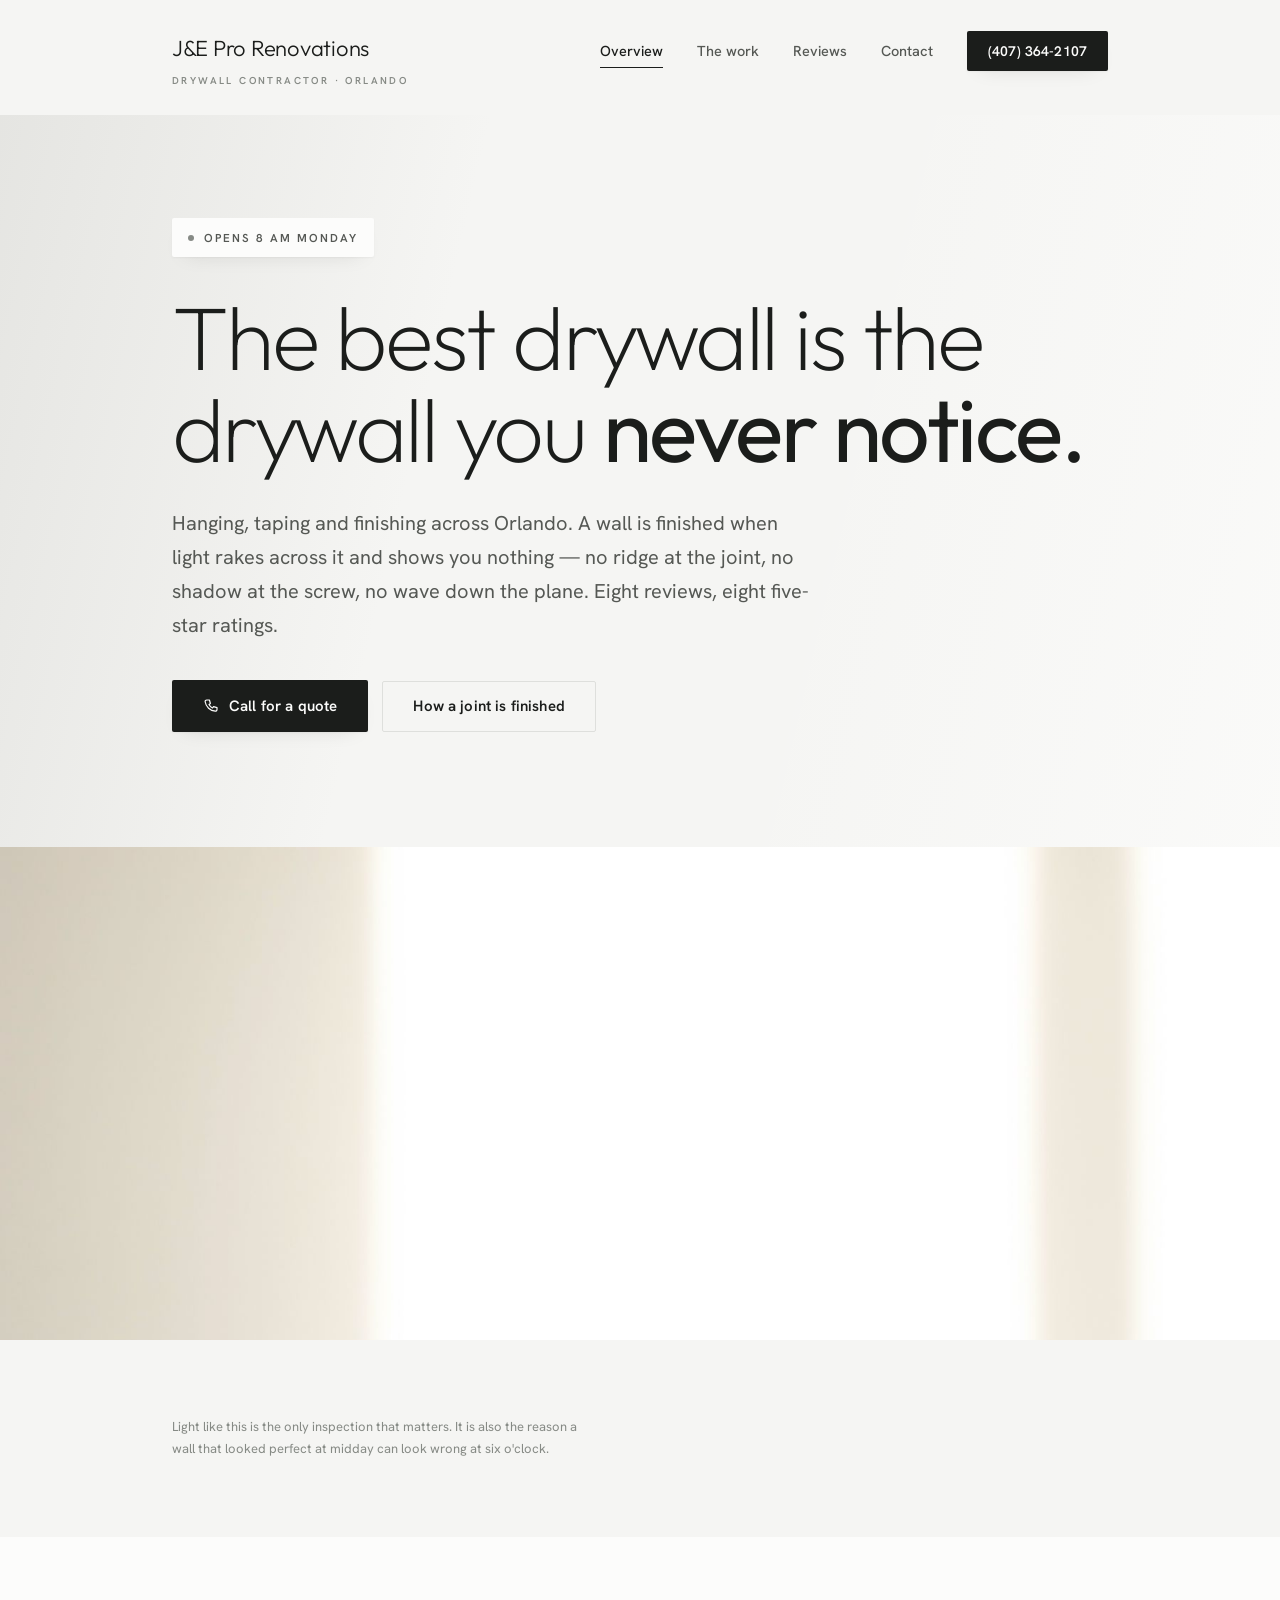
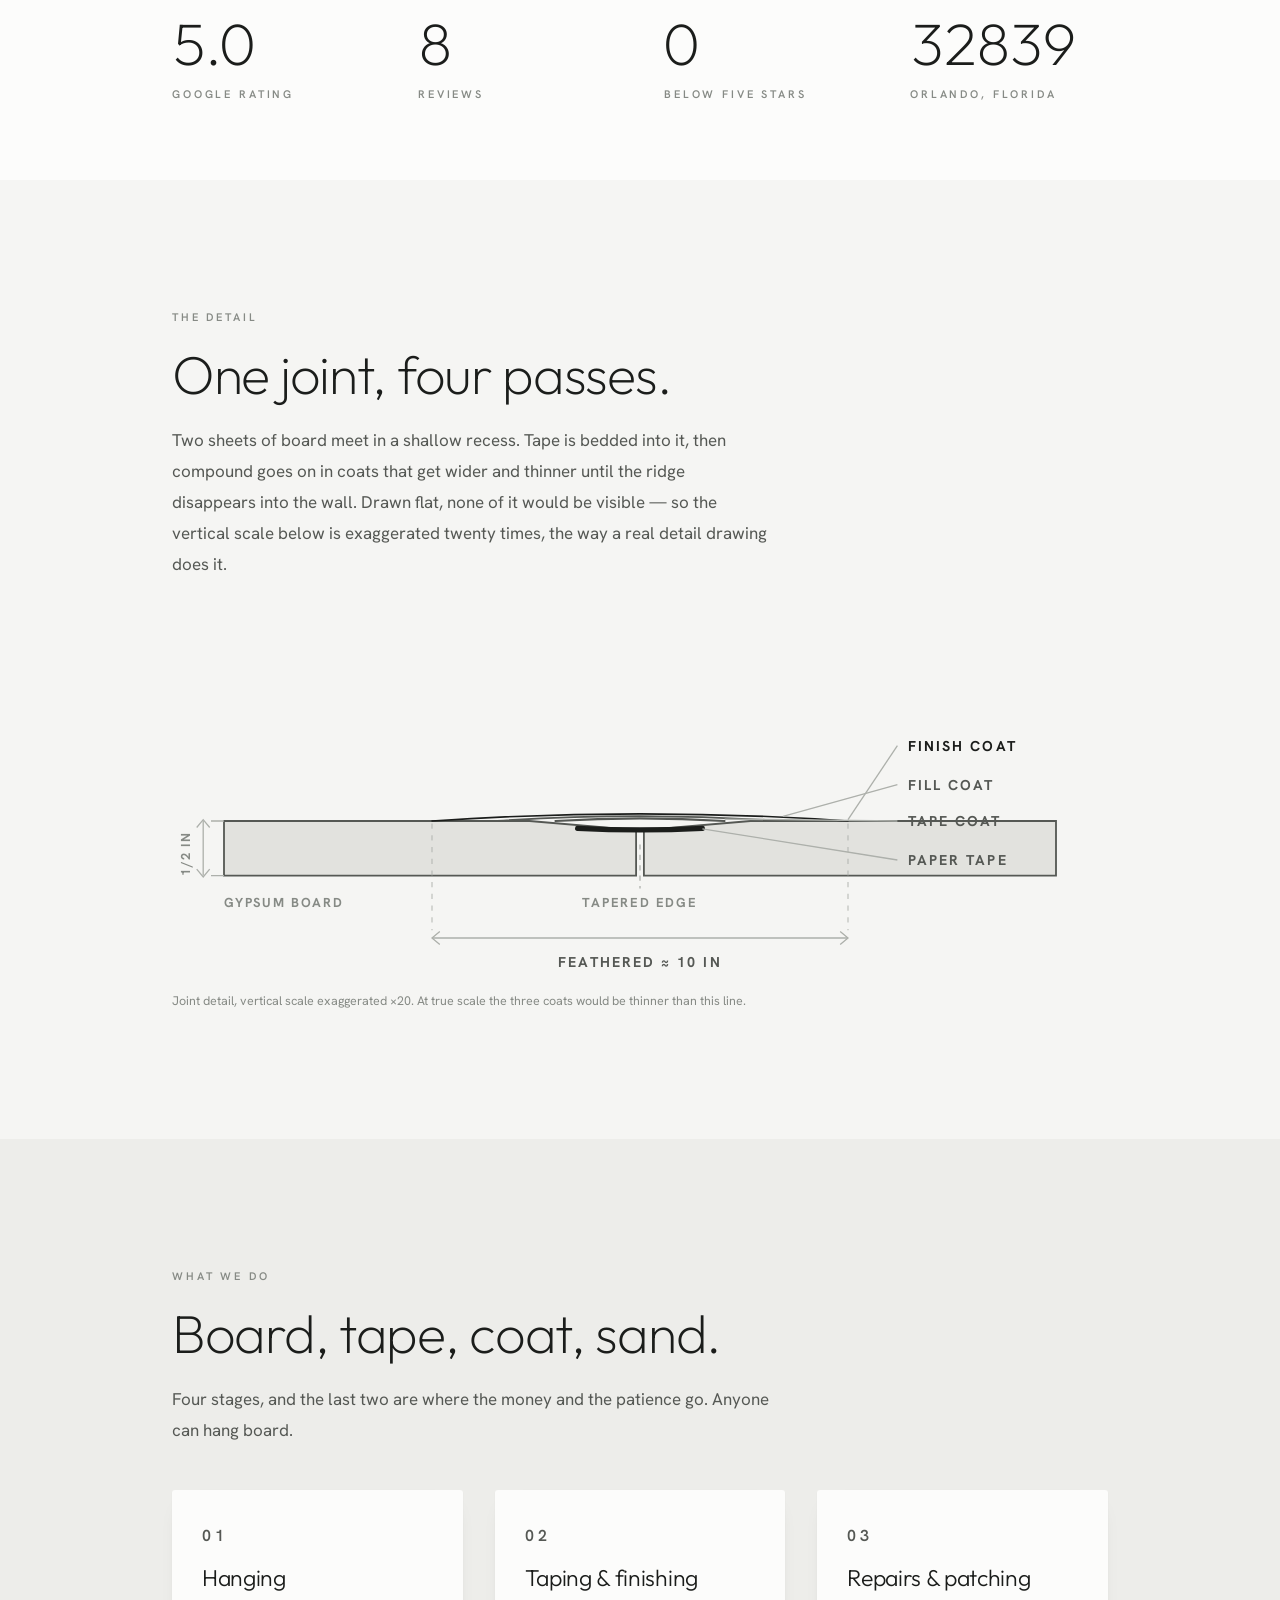
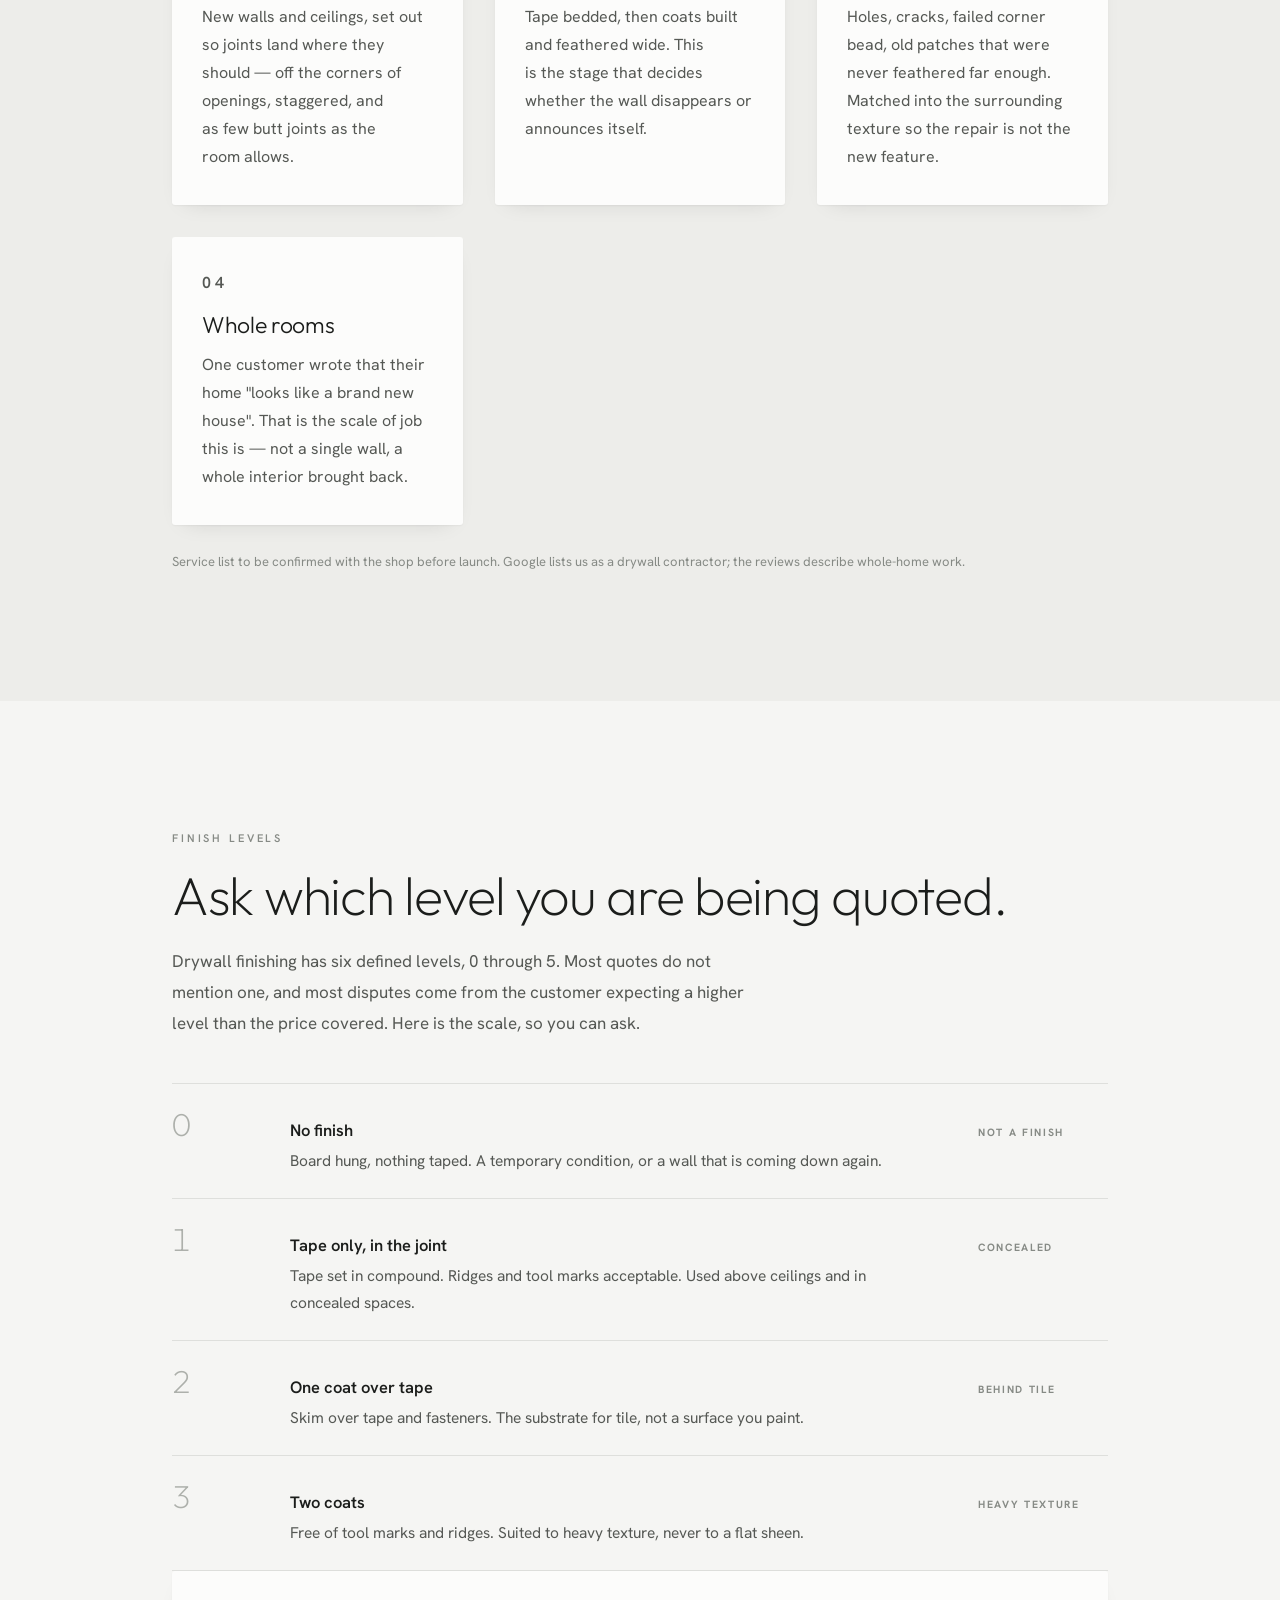
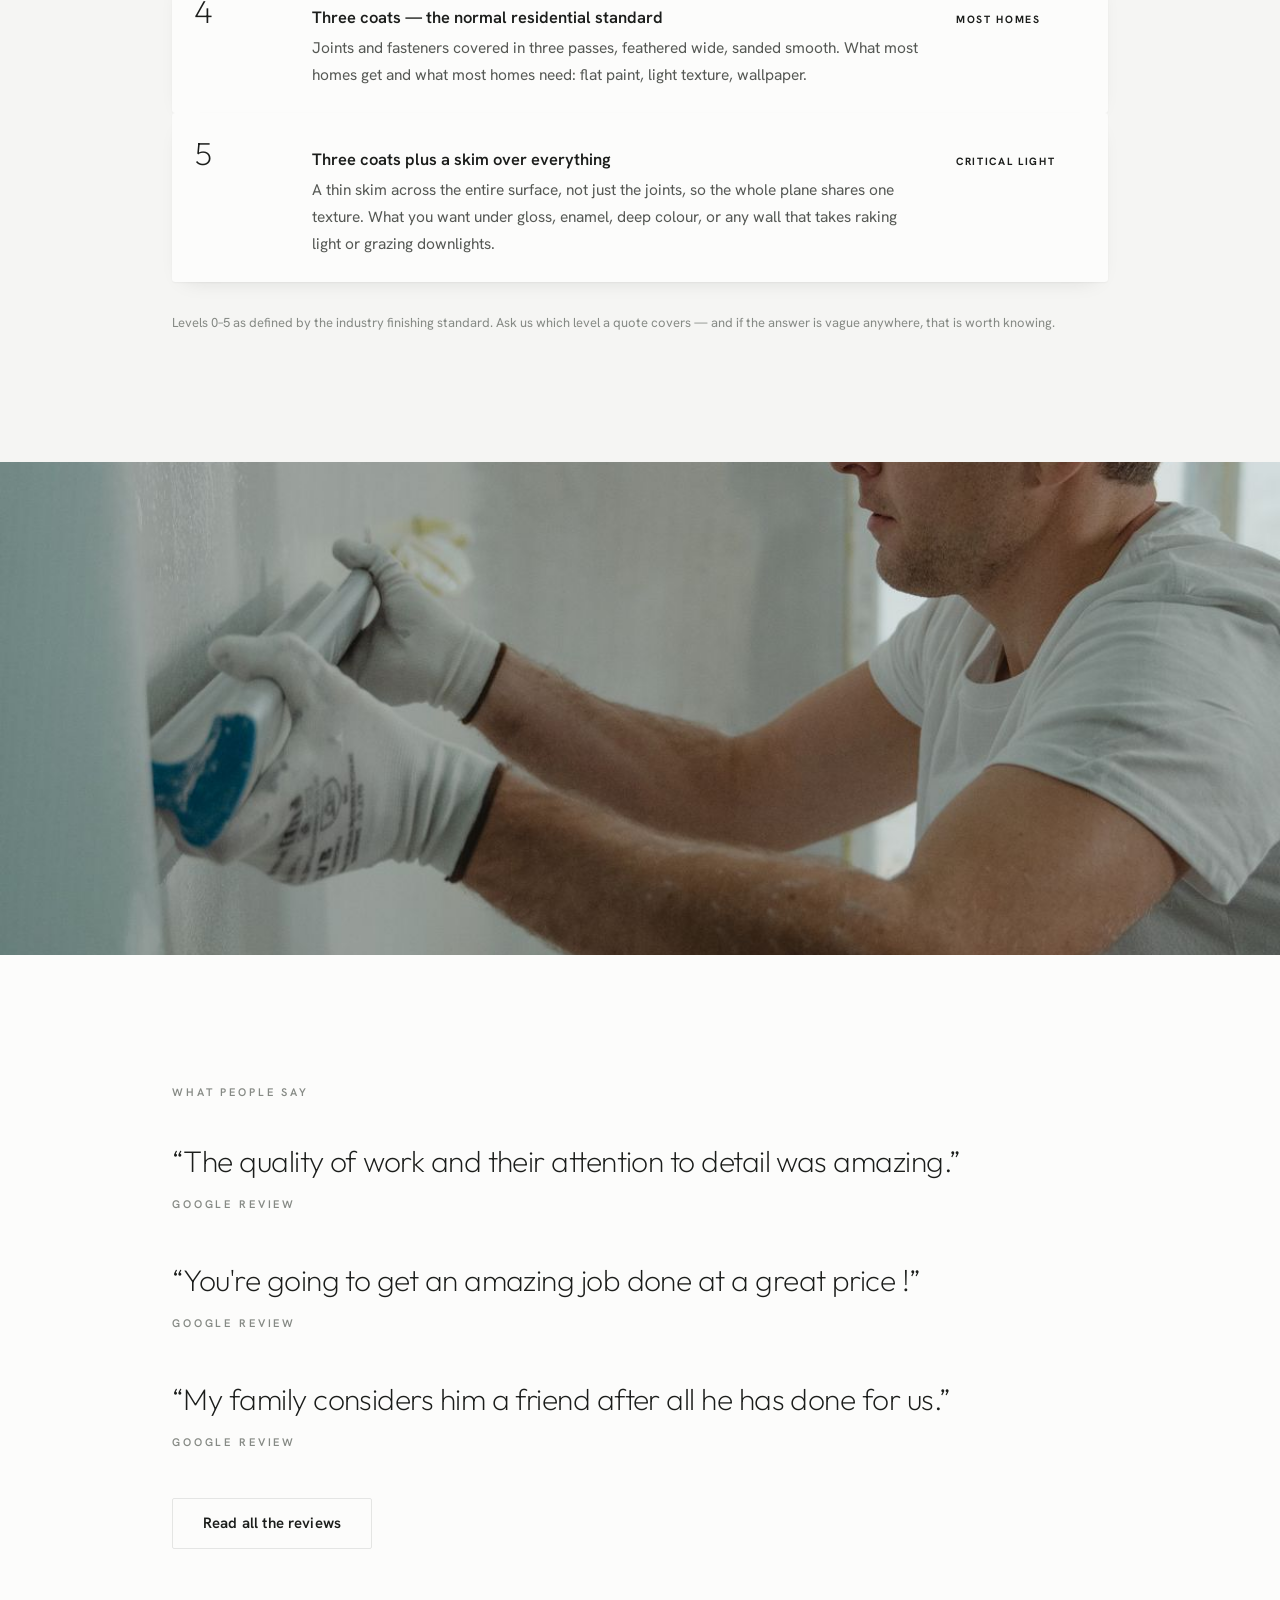
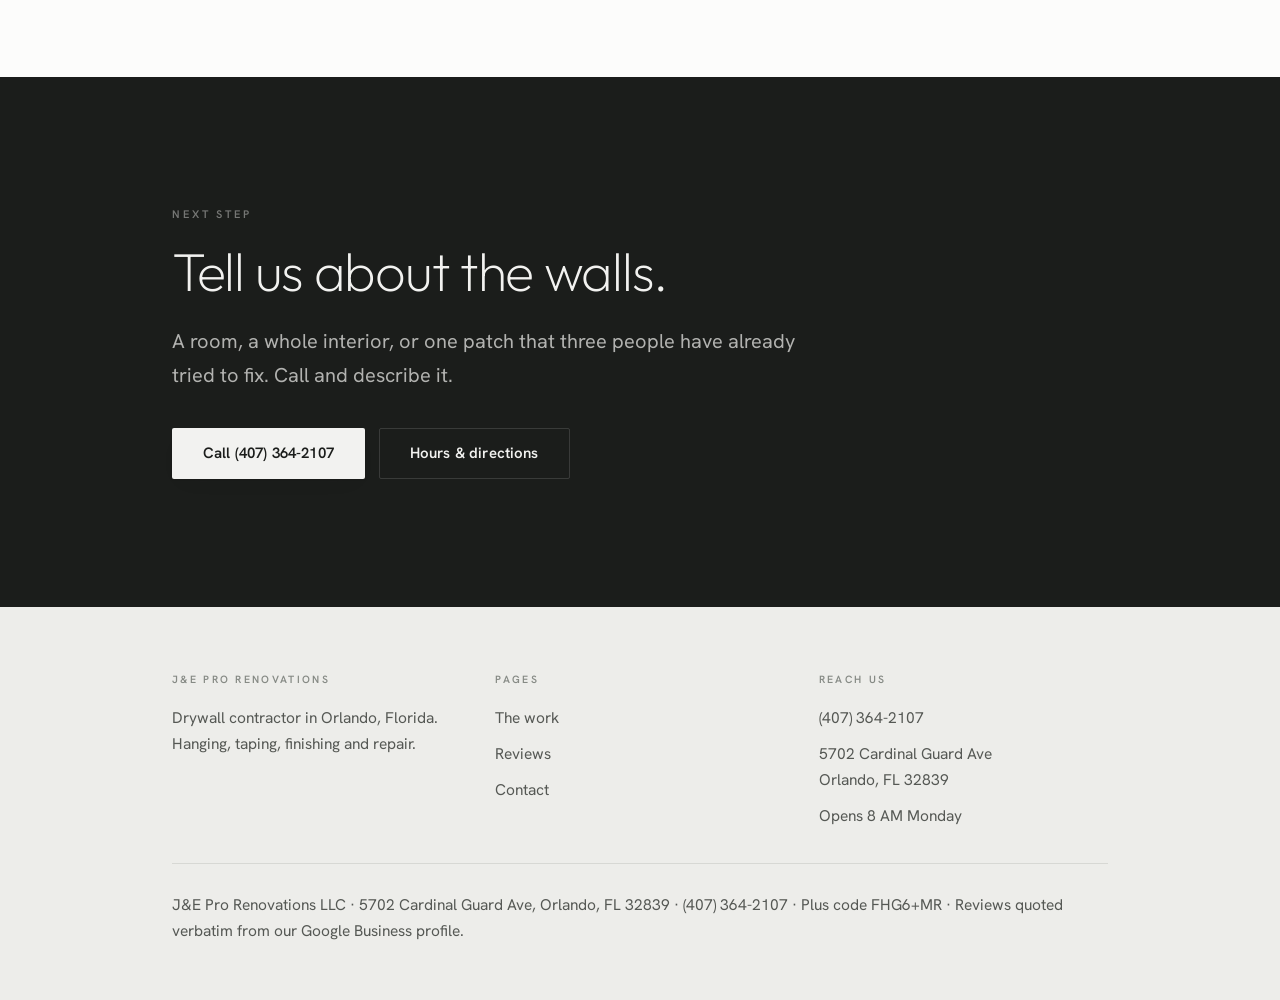
==== index.html @ 814139a1 "J&E Pro Renovations site A sixth identity, and the first built on the absence of the thing the other" ====
<!DOCTYPE html>
<html lang="en">
<head>
<meta charset="utf-8">
<meta name="viewport" content="width=device-width, initial-scale=1">
<title>J&amp;E Pro Renovations — Drywall contractor, Orlando FL</title>
<meta name="description" content="J&amp;E Pro Renovations LLC — drywall hanging, taping and finishing in Orlando, Florida. 5.0 stars from 8 reviews, every one five stars. (407) 364-2107.">
<link rel="preconnect" href="https://fonts.googleapis.com">
<link rel="preconnect" href="https://fonts.gstatic.com" crossorigin>
<link rel="stylesheet" href="https://fonts.googleapis.com/css2?family=Outfit:wght@200;300;400;600&family=Hanken+Grotesk:wght@400;500;600;700&display=swap">
<link rel="stylesheet" href="assets/site.css">
</head>
<body>

<header class="top">
  <div class="top-in">
    <a class="brand" href="index.html">
      <span class="n">J&amp;E Pro Renovations</span>
      <span class="s">Drywall contractor · Orlando</span>
    </a>
    <a class="nl" href="index.html" aria-current="page">Overview</a>
    <a class="nl" href="work.html">The work</a>
    <a class="nl" href="reviews.html">Reviews</a>
    <a class="nl" href="contact.html">Contact</a>
    <a class="btn btn-ink btn-sm" href="tel:+14073642107">(407) 364-2107</a>
  </div>
</header>

<main>

  <section class="plane-1 rake">
    <div class="wrap" style="padding-top: clamp(56px, 8vw, 104px); padding-bottom: clamp(64px, 9vw, 120px)">
      <span class="chip"><span class="dot"></span>Opens 8 AM Monday</span>
      <h1 class="display" style="margin-top: 34px; max-width: 22ch">The best drywall is the drywall you <em>never notice.</em></h1>
      <p class="lede measure" style="margin-top: 32px">Hanging, taping and finishing across Orlando. A wall is finished when light rakes across it and shows you nothing — no ridge at the joint, no shadow at the screw, no wave down the plane. Eight reviews, eight five-star ratings.</p>
      <div class="btn-row" style="margin-top: 38px">
        <a class="btn btn-ink" href="tel:+14073642107">
          <svg width="16" height="16" viewBox="0 0 24 24" fill="none" aria-hidden="true"><path d="M6.6 3h3l1.5 5.2-2.1 1.5a12.5 12.5 0 0 0 5.3 5.3l1.5-2.1L21 14.4v3a2.4 2.4 0 0 1-2.6 2.4A16.8 16.8 0 0 1 3.2 5.6A2.4 2.4 0 0 1 5.6 3z" stroke="currentColor" stroke-width="1.8" stroke-linecap="round" stroke-linejoin="round"/></svg>
          Call for a quote
        </a>
        <a class="btn btn-bare" href="work.html">How a joint is finished</a>
      </div>
    </div>
  </section>

  <div class="bleed">
    <img src="assets/img/hero.jpg" alt="Raking daylight falling across a bare white wall">
  </div>

  <section class="plane-1 section-sm">
    <div class="wrap">
      <p class="fine measure">Light like this is the only inspection that matters. It is also the reason a wall that looked perfect at midday can look wrong at six o'clock.</p>
    </div>
  </section>

  <section class="plane-0 section-sm">
    <div class="wrap">
      <div class="figures">
        <div><p class="v">5.0</p><p class="cap k">Google rating</p></div>
        <div><p class="v">8</p><p class="cap k">Reviews</p></div>
        <div><p class="v">0</p><p class="cap k">Below five stars</p></div>
        <div><p class="v">32839</p><p class="cap k">Orlando, Florida</p></div>
      </div>
    </div>
  </section>

  <section class="plane-1 section">
    <div class="wrap">
      <p class="cap">The detail</p>
      <h2 class="h-section" style="margin-top: 18px; max-width: 20ch">One joint, four passes.</h2>
      <p class="body measure" style="margin-top: 22px; margin-bottom: 46px">Two sheets of board meet in a shallow recess. Tape is bedded into it, then compound goes on in coats that get wider and thinner until the ridge disappears into the wall. Drawn flat, none of it would be visible — so the vertical scale below is exaggerated twenty times, the way a real detail drawing does it.</p>

      <figure class="shot" style="margin: 0">
        <svg viewBox="0 0 720 270" fill="none" role="img" aria-label="A section detail of a taped drywall joint showing two tapered-edge boards, paper tape bedded in the recess, and tape, fill and finish coats feathering wider and thinner. Vertical scale exaggerated twenty times." style="width: 100%">
          <!-- gypsum boards, tapered edges meeting at the joint -->
          <path d="M40 192L40 150L275 150L357 157L357 192Z" fill="var(--p3)" stroke="var(--ink-2)" stroke-width="1.4"/>
          <path d="M363 192L363 157L445 150L680 150L680 192Z" fill="var(--p3)" stroke="var(--ink-2)" stroke-width="1.4"/>

          <!-- paper tape, bedded into the recess -->
          <path d="M312 155.6Q360 158 408 155.6" stroke="var(--ink)" stroke-width="4" stroke-linecap="round"/>

          <!-- three coats: each wider, each thinner, feathering to nothing -->
          <path d="M295 150Q360 146 425 150" stroke="var(--ink-2)" stroke-width="1.7" stroke-linecap="round"/>
          <path d="M250 150Q360 142.5 470 150" stroke="var(--ink-2)" stroke-width="1.4" stroke-linecap="round"/>
          <path d="M200 150Q360 139 520 150" stroke="var(--ink)" stroke-width="1.2" stroke-linecap="round"/>

          <!-- board thickness dimension -->
          <g stroke="var(--ink-4)" stroke-width="1">
            <path d="M24 150v42"/>
            <path d="M19 155l5-6 5 6M19 187l5 6 5-6"/>
            <path d="M40 150H30M40 192H30"/>
          </g>
          <text x="14" y="175" transform="rotate(-90 14 175)" text-anchor="middle" font-family="Hanken Grotesk, sans-serif" font-size="10" font-weight="700" letter-spacing="1.4" fill="var(--ink-3)">1/2 IN</text>

          <!-- leaders and labels -->
          <g stroke="var(--ink-4)" stroke-width="1">
            <path d="M520 149L558 92"/>
            <path d="M470 146.5L558 122"/>
            <path d="M425 148.5L558 150"/>
            <path d="M408 156L558 180"/>
          </g>
          <text x="566" y="96" font-family="Hanken Grotesk, sans-serif" font-size="11" font-weight="700" letter-spacing="1.6" fill="var(--ink)">FINISH COAT</text>
          <text x="566" y="126" font-family="Hanken Grotesk, sans-serif" font-size="11" font-weight="700" letter-spacing="1.6" fill="var(--ink-2)">FILL COAT</text>
          <text x="566" y="154" font-family="Hanken Grotesk, sans-serif" font-size="11" font-weight="700" letter-spacing="1.6" fill="var(--ink-2)">TAPE COAT</text>
          <text x="566" y="184" font-family="Hanken Grotesk, sans-serif" font-size="11" font-weight="700" letter-spacing="1.6" fill="var(--ink-2)">PAPER TAPE</text>

          <!-- tapered edge call-out -->
          <path d="M360 168v34" stroke="var(--ink-4)" stroke-width="1" stroke-dasharray="4 4"/>
          <text x="360" y="216" text-anchor="middle" font-family="Hanken Grotesk, sans-serif" font-size="10" font-weight="700" letter-spacing="1.4" fill="var(--ink-3)">TAPERED EDGE</text>

          <!-- feather width dimension -->
          <g stroke="var(--ink-4)" stroke-width="1">
            <path d="M200 240h320"/>
            <path d="M206 235l-6 5 6 5M514 235l6 5-6 5"/>
            <path d="M200 152v82M520 152v82" stroke-dasharray="4 5" opacity=".7"/>
          </g>
          <text x="360" y="262" text-anchor="middle" font-family="Hanken Grotesk, sans-serif" font-size="11" font-weight="700" letter-spacing="1.6" fill="var(--ink-2)">FEATHERED ≈ 10 IN</text>

          <text x="40" y="216" font-family="Hanken Grotesk, sans-serif" font-size="10" font-weight="700" letter-spacing="1.4" fill="var(--ink-3)">GYPSUM BOARD</text>
        </svg>
        <figcaption>Joint detail, vertical scale exaggerated ×20. At true scale the three coats would be thinner than this line.</figcaption>
      </figure>
    </div>
  </section>

  <section class="plane-2 section">
    <div class="wrap">
      <p class="cap">What we do</p>
      <h2 class="h-section" style="margin-top: 18px; max-width: 22ch">Board, tape, coat, sand.</h2>
      <p class="body measure" style="margin-top: 22px; margin-bottom: 44px">Four stages, and the last two are where the money and the patience go. Anyone can hang board.</p>
      <div class="cards">
        <article class="card">
          <p class="cap">01</p>
          <h3>Hanging</h3>
          <p>New walls and ceilings, set out so joints land where they should — off the corners of openings, staggered, and as few butt joints as the room allows.</p>
        </article>
        <article class="card">
          <p class="cap">02</p>
          <h3>Taping &amp; finishing</h3>
          <p>Tape bedded, then coats built and feathered wide. This is the stage that decides whether the wall disappears or announces itself.</p>
        </article>
        <article class="card">
          <p class="cap">03</p>
          <h3>Repairs &amp; patching</h3>
          <p>Holes, cracks, failed corner bead, old patches that were never feathered far enough. Matched into the surrounding texture so the repair is not the new feature.</p>
        </article>
        <article class="card">
          <p class="cap">04</p>
          <h3>Whole rooms</h3>
          <p>One customer wrote that their home "looks like a brand new house". That is the scale of job this is — not a single wall, a whole interior brought back.</p>
        </article>
      </div>
      <p class="fine" style="margin-top: 26px">Service list to be confirmed with the shop before launch. Google lists us as a drywall contractor; the reviews describe whole-home work.</p>
    </div>
  </section>

  <section class="plane-1 section">
    <div class="wrap">
      <p class="cap">Finish levels</p>
      <h2 class="h-section" style="margin-top: 18px; max-width: 24ch">Ask which level you are being quoted.</h2>
      <p class="body measure" style="margin-top: 22px; margin-bottom: 44px">Drywall finishing has six defined levels, 0 through 5. Most quotes do not mention one, and most disputes come from the customer expecting a higher level than the price covered. Here is the scale, so you can ask.</p>

      <div class="levels">
        <div class="level">
          <span class="level-n">0</span>
          <div>
            <h3>No finish</h3>
            <p>Board hung, nothing taped. A temporary condition, or a wall that is coming down again.</p>
          </div>
          <span class="level-tag">Not a finish</span>
        </div>
        <div class="level">
          <span class="level-n">1</span>
          <div>
            <h3>Tape only, in the joint</h3>
            <p>Tape set in compound. Ridges and tool marks acceptable. Used above ceilings and in concealed spaces.</p>
          </div>
          <span class="level-tag">Concealed</span>
        </div>
        <div class="level">
          <span class="level-n">2</span>
          <div>
            <h3>One coat over tape</h3>
            <p>Skim over tape and fasteners. The substrate for tile, not a surface you paint.</p>
          </div>
          <span class="level-tag">Behind tile</span>
        </div>
        <div class="level">
          <span class="level-n">3</span>
          <div>
            <h3>Two coats</h3>
            <p>Free of tool marks and ridges. Suited to heavy texture, never to a flat sheen.</p>
          </div>
          <span class="level-tag">Heavy texture</span>
        </div>
        <div class="level is-ours">
          <span class="level-n">4</span>
          <div>
            <h3>Three coats — the normal residential standard</h3>
            <p>Joints and fasteners covered in three passes, feathered wide, sanded smooth. What most homes get and what most homes need: flat paint, light texture, wallpaper.</p>
          </div>
          <span class="level-tag">Most homes</span>
        </div>
        <div class="level is-ours">
          <span class="level-n">5</span>
          <div>
            <h3>Three coats plus a skim over everything</h3>
            <p>A thin skim across the entire surface, not just the joints, so the whole plane shares one texture. What you want under gloss, enamel, deep colour, or any wall that takes raking light or grazing downlights.</p>
          </div>
          <span class="level-tag">Critical light</span>
        </div>
      </div>

      <p class="fine" style="margin-top: 30px">Levels 0–5 as defined by the industry finishing standard. Ask us which level a quote covers — and if the answer is vague anywhere, that is worth knowing.</p>
    </div>
  </section>

  <div class="bleed">
    <img src="assets/img/taping.jpg" alt="A worker applying joint compound to a wall">
  </div>

  <section class="plane-0 section">
    <div class="wrap">
      <p class="cap">What people say</p>
      <div class="quote-list" style="margin-top: 40px">
        <blockquote>
          <p class="q">“The quality of work and their attention to detail was amazing.”</p>
          <p class="cap a">Google review</p>
        </blockquote>
        <blockquote>
          <p class="q">“You're going to get an amazing job done at a great price !”</p>
          <p class="cap a">Google review</p>
        </blockquote>
        <blockquote>
          <p class="q">“My family considers him a friend after all he has done for us.”</p>
          <p class="cap a">Google review</p>
        </blockquote>
      </div>
      <div class="btn-row" style="margin-top: 46px">
        <a class="btn btn-bare" href="reviews.html">Read all the reviews</a>
      </div>
    </div>
  </section>

  <section class="plane-dark section">
    <div class="wrap">
      <p class="cap">Next step</p>
      <h2 class="h-section" style="margin-top: 18px; max-width: 20ch">Tell us about the walls.</h2>
      <p class="lede measure" style="margin-top: 24px">A room, a whole interior, or one patch that three people have already tried to fix. Call and describe it.</p>
      <div class="btn-row" style="margin-top: 36px">
        <a class="btn btn-ink" href="tel:+14073642107">Call (407) 364-2107</a>
        <a class="btn btn-bare" href="contact.html">Hours &amp; directions</a>
      </div>
    </div>
  </section>
</main>

<footer class="foot">
  <div class="wrap">
    <div class="foot-grid">
      <div>
        <h4>J&amp;E Pro Renovations</h4>
        <p>Drywall contractor in Orlando, Florida. Hanging, taping, finishing and repair.</p>
      </div>
      <div>
        <h4>Pages</h4>
        <ul>
          <li><a href="work.html">The work</a></li>
          <li><a href="reviews.html">Reviews</a></li>
          <li><a href="contact.html">Contact</a></li>
        </ul>
      </div>
      <div>
        <h4>Reach us</h4>
        <ul>
          <li><a href="tel:+14073642107">(407) 364-2107</a></li>
          <li><a href="contact.html">5702 Cardinal Guard Ave<br>Orlando, FL 32839</a></li>
          <li>Opens 8 AM Monday</li>
        </ul>
      </div>
    </div>
    <p class="foot-fine">J&amp;E Pro Renovations LLC · 5702 Cardinal Guard Ave, Orlando, FL 32839 · (407) 364-2107 · Plus code FHG6+MR · Reviews quoted verbatim from our Google Business profile.</p>
  </div>
</footer>

</body>
</html>
---- assets/site.css ----
/* ═══════════════════════════════════════════════════════════════════
   J&E Pro Renovations LLC — Drywall contractor, Orlando FL

   Identity: the flat plane. A drywall contractor's craft is
   invisibility — a Level 5 finish is one you cannot see, with no
   visible joint anywhere. So this stylesheet spends almost no strokes:
   sections separate by tone and by raking light, not by rules.

   Achromatic by design. Drywall is white; the palette is too.
   Emphasis comes from scale and weight rather than hue.
   ═══════════════════════════════════════════════════════════════════ */

:root {
  /* the planes, lightest to darkest */
  --p0: #FCFCFB;   /* compound, freshly sanded */
  --p1: #F5F5F3;   /* gypsum face — the page ground */
  --p2: #EDEDEA;   /* a plane in shadow */
  --p3: #E2E2DE;   /* deeper shadow */
  --p4: #CFCFCA;   /* edge of the light */

  --ink:   #1B1D1B;
  --ink-2: #555854;
  --ink-3: #868A85;
  --ink-4: #ADB0AB;

  --dark:    #1B1D1B;
  --dark-2:  #262926;
  --on-dark:   #F2F2F0;
  --on-dark-2: rgba(242, 242, 240, 0.70);
  --on-dark-3: rgba(242, 242, 240, 0.42);

  /* the only strokes in the system, and they are barely there */
  --hair:      rgba(27, 29, 27, 0.10);
  --hair-dark: rgba(242, 242, 240, 0.14);

  /* raking light: soft, directional, no hard edges */
  --lift-sm: 0 1px 2px rgba(27, 29, 27, .04), 0 8px 22px -14px rgba(27, 29, 27, .18);
  --lift:    0 2px 4px rgba(27, 29, 27, .04), 0 26px 60px -34px rgba(27, 29, 27, .28);

  --font-display: "Outfit", "Helvetica Neue", Arial, sans-serif;
  --font-body:    "Hanken Grotesk", "Segoe UI", Helvetica, Arial, sans-serif;

  --wrap: 1080px;
  --narrow: 680px;
  --gutter: clamp(22px, 6vw, 72px);
}

@media (prefers-color-scheme: dark) {
  :root:not([data-theme="light"]) {
    --p0: #17191A; --p1: #121415; --p2: #191C1D; --p3: #212526; --p4: #2E3335;
    --ink: #EDEEEC; --ink-2: #ADB2B0; --ink-3: #838986; --ink-4: #656B68;
    --dark: #08090A; --dark-2: #101314;
    --on-dark: #EDEEEC; --on-dark-2: rgba(237,238,236,.70); --on-dark-3: rgba(237,238,236,.42);
    --hair: rgba(237,238,236,.12); --hair-dark: rgba(237,238,236,.12);
    --lift-sm: 0 1px 2px rgba(0,0,0,.5), 0 8px 22px -14px rgba(0,0,0,.7);
    --lift: 0 2px 4px rgba(0,0,0,.5), 0 26px 60px -34px rgba(0,0,0,.85);
  }
}
:root[data-theme="dark"] {
  --p0: #17191A; --p1: #121415; --p2: #191C1D; --p3: #212526; --p4: #2E3335;
  --ink: #EDEEEC; --ink-2: #ADB2B0; --ink-3: #838986; --ink-4: #656B68;
  --dark: #08090A; --dark-2: #101314;
  --on-dark: #EDEEEC; --on-dark-2: rgba(237,238,236,.70); --on-dark-3: rgba(237,238,236,.42);
  --hair: rgba(237,238,236,.12); --hair-dark: rgba(237,238,236,.12);
  --lift-sm: 0 1px 2px rgba(0,0,0,.5), 0 8px 22px -14px rgba(0,0,0,.7);
  --lift: 0 2px 4px rgba(0,0,0,.5), 0 26px 60px -34px rgba(0,0,0,.85);
}

*, *::before, *::after { box-sizing: border-box; }

body {
  margin: 0;
  background: var(--p1);
  color: var(--ink);
  font-family: var(--font-body);
  font-size: 17px;
  line-height: 1.7;
  text-wrap: pretty;
  -webkit-font-smoothing: antialiased;
  -moz-osx-font-smoothing: grayscale;
}
h1, h2, h3, h4 { margin: 0; font-weight: 400; }
p { margin: 0; }
img, svg { display: block; max-width: 100%; }
a { color: var(--ink); text-decoration-thickness: 1px; text-underline-offset: 4px; }
a:hover { color: var(--ink-2); }
:focus { outline: none; }
:focus-visible { outline: 2px solid var(--ink); outline-offset: 4px; }
::selection { background: var(--p4); }

.wrap { max-width: var(--wrap); margin: 0 auto; padding: 0 var(--gutter); }
.narrow { max-width: var(--narrow); margin: 0 auto; padding: 0 var(--gutter); }
.section { padding: clamp(72px, 10vw, 148px) 0; }
.section-sm { padding: clamp(48px, 6vw, 84px) 0; }

/* tonal planes — the only section separation in the system */
.plane-0 { background: var(--p0); }
.plane-1 { background: var(--p1); }
.plane-2 { background: var(--p2); }
.plane-3 { background: var(--p3); }
.plane-dark { background: var(--dark); color: var(--on-dark); }
.plane-dark .lede, .plane-dark .body { color: var(--on-dark-2); }
.plane-dark .cap, .plane-dark .fine { color: var(--on-dark-3); }

/* raking light: a soft directional wash, no edge anywhere */
.rake { position: relative; }
.rake::before {
  content: ""; position: absolute; inset: 0; pointer-events: none;
  background: linear-gradient(103deg,
    color-mix(in srgb, var(--p4) 42%, transparent) 0%,
    transparent 34%,
    transparent 62%,
    color-mix(in srgb, var(--p0) 70%, transparent) 100%);
}
.rake > * { position: relative; }

/* ══ typography: light, wide, quiet. Scale carries the emphasis. ══ */
.display {
  font-family: var(--font-display);
  font-weight: 200;
  font-size: clamp(40px, 7vw, 96px);
  line-height: 1.02;
  letter-spacing: -0.028em;
}
.display em { font-style: normal; font-weight: 400; }
.h-section {
  font-family: var(--font-display);
  font-weight: 200;
  font-size: clamp(28px, 4.2vw, 54px);
  line-height: 1.08;
  letter-spacing: -0.024em;
}
.h-sub {
  font-family: var(--font-display);
  font-weight: 300;
  font-size: clamp(21px, 2.3vw, 29px);
  line-height: 1.22;
  letter-spacing: -0.016em;
}
.cap {
  font-family: var(--font-body);
  font-size: 11px; font-weight: 600;
  letter-spacing: 0.26em; text-transform: uppercase;
  color: var(--ink-3);
}
.lede { font-size: 20px; line-height: 34px; color: var(--ink-2); font-weight: 400; }
.body { font-size: 17px; line-height: 31px; color: var(--ink-2); }
.fine { font-size: 13px; line-height: 22px; color: var(--ink-3); }
.measure { max-width: 60ch; }
.measure-tight { max-width: 44ch; }
.num { font-variant-numeric: tabular-nums; }

/* ══ buttons: filled ink, or bare text with a hairline underline ══ */
.btn {
  display: inline-flex; align-items: center; justify-content: center; gap: 10px;
  font-family: var(--font-body); font-weight: 600; font-size: 15px;
  letter-spacing: 0.01em; line-height: 1; text-decoration: none; cursor: pointer;
  padding: 17px 30px; border: 1px solid transparent; border-radius: 2px;
  white-space: nowrap; font-variant-numeric: tabular-nums;
  transition: background-color .2s ease, color .2s ease, border-color .2s ease, box-shadow .2s ease;
}
.btn svg { flex: none; }
.btn-ink { background: var(--ink); color: var(--p0); box-shadow: var(--lift-sm); }
.btn-ink:hover { background: var(--ink-2); color: var(--p0); }
.btn-bare { color: var(--ink); border-color: var(--hair); background: transparent; }
.btn-bare:hover { border-color: var(--ink-4); background: var(--p0); }
.plane-dark .btn-ink { background: var(--on-dark); color: var(--dark); }
.plane-dark .btn-ink:hover { background: var(--on-dark-2); color: var(--dark); }
.plane-dark .btn-bare { color: var(--on-dark); border-color: var(--hair-dark); }
.plane-dark .btn-bare:hover { border-color: var(--on-dark); background: transparent; }
.btn-sm { font-size: 14px; padding: 12px 20px; }
.btn-row { display: flex; flex-wrap: wrap; gap: 14px; align-items: center; }

/* ══ header: no bar, no border — it sits on the wall ══ */
.top { background: var(--p1); }
.top-in {
  max-width: var(--wrap); margin: 0 auto; padding: 30px var(--gutter) 26px;
  display: flex; align-items: baseline; flex-wrap: wrap; gap: 12px 34px;
}
.brand { text-decoration: none; margin-right: auto; }
.brand .n {
  display: block;
  font-family: var(--font-display); font-weight: 300;
  font-size: 22px; letter-spacing: -0.012em; color: var(--ink);
}
.brand .s {
  display: block; margin-top: 5px;
  font-size: 10px; font-weight: 600; letter-spacing: 0.24em;
  text-transform: uppercase; color: var(--ink-3);
}
.top a.nl {
  font-size: 14.5px; font-weight: 500; color: var(--ink-2);
  text-decoration: none; white-space: nowrap;
  padding-bottom: 3px; border-bottom: 1px solid transparent;
}
.top a.nl:hover { color: var(--ink); border-bottom-color: var(--ink-4); }
.top a.nl[aria-current="page"] { color: var(--ink); border-bottom-color: var(--ink); }

/* ══ hours chip ══ */
.chip {
  display: inline-flex; align-items: center; gap: 10px;
  font-size: 11.5px; font-weight: 600; letter-spacing: 0.18em;
  text-transform: uppercase; color: var(--ink-2);
  background: var(--p0); box-shadow: var(--lift-sm);
  padding: 10px 16px; border-radius: 2px;
}
.chip .dot { width: 6px; height: 6px; flex: none; border-radius: 50%; background: var(--ink-3); }
.plane-dark .chip { background: var(--dark-2); color: var(--on-dark-2); box-shadow: none; }
.plane-dark .chip .dot { background: var(--on-dark-2); }

/* ══ stat run — figures on the wall, no boxes ══ */
.figures {
  display: grid; grid-template-columns: repeat(auto-fit, minmax(140px, 1fr));
  gap: clamp(28px, 4vw, 56px) clamp(24px, 4vw, 48px);
}
.figures .v {
  font-family: var(--font-display); font-weight: 200;
  font-size: clamp(38px, 4.6vw, 62px); line-height: 1;
  letter-spacing: -0.034em; font-variant-numeric: tabular-nums;
}
.figures .k { margin-top: 12px; }

/* ══ cards: lifted planes, never outlined ══ */
.cards { display: grid; grid-template-columns: repeat(auto-fit, minmax(260px, 1fr)); gap: clamp(20px, 3vw, 32px); }
.card {
  background: var(--p0); border-radius: 3px;
  box-shadow: var(--lift-sm);
  padding: 32px 30px 34px;
  display: flex; flex-direction: column; gap: 12px;
  transition: box-shadow .22s ease, transform .22s ease;
}
.card:hover { box-shadow: var(--lift); transform: translateY(-2px); }
.card h3 { font-family: var(--font-display); font-weight: 300; font-size: 23px; line-height: 1.2; letter-spacing: -0.014em; }
.card p { font-size: 16px; line-height: 28px; color: var(--ink-2); }
.card .cap { margin-bottom: 2px; }

/* ══ FINISH LEVELS — the signature component ═══════════════════════
   Drywall has official finish levels 0 to 5. A stepped scale is the
   honest way to show them, and no generic contractor site has one.
   ══════════════════════════════════════════════════════════════════ */
.levels { display: grid; gap: 0; }
.level {
  display: grid; grid-template-columns: 1fr; gap: 6px 30px;
  padding: 24px 0 24px 0;
  border-bottom: 1px solid var(--hair);
}
@media (min-width: 780px) {
  .level { grid-template-columns: 88px minmax(0, 1fr) 130px; align-items: baseline; }
}
.level:first-child { border-top: 1px solid var(--hair); }
.level-n {
  font-family: var(--font-display); font-weight: 200;
  font-size: 32px; line-height: 1; letter-spacing: -0.03em;
  color: var(--ink-4); font-variant-numeric: tabular-nums;
}
.level.is-ours .level-n { color: var(--ink); }
.level h3 { font-family: var(--font-body); font-weight: 600; font-size: 16.5px; line-height: 1.4; }
.level p { font-size: 15.5px; line-height: 27px; color: var(--ink-2); margin-top: 5px; }
.level-tag {
  font-size: 10.5px; font-weight: 700; letter-spacing: 0.16em;
  text-transform: uppercase; color: var(--ink-3);
}
.level.is-ours .level-tag { color: var(--ink); }
.level.is-ours { background: var(--p0); box-shadow: var(--lift-sm); border-radius: 3px; padding-left: 22px; padding-right: 22px; border-bottom-color: transparent; }

/* ══ figures / photography: full-bleed or lifted, never framed ══ */
.shot { margin: 0; }
.shot img { width: 100%; height: 100%; object-fit: cover; }
.shot figcaption { margin-top: 14px; font-size: 12.5px; line-height: 20px; color: var(--ink-3); }
.shot-3x2 img { aspect-ratio: 3 / 2; }
.shot-4x3 img { aspect-ratio: 4 / 3; }
.shot-wide img { aspect-ratio: 2.4 / 1; }
.shot-tall img { aspect-ratio: 4 / 5; }
.shot-lift img { box-shadow: var(--lift); border-radius: 3px; }
.shots { display: grid; grid-template-columns: repeat(auto-fit, minmax(230px, 1fr)); gap: clamp(20px, 3vw, 34px); }

.bleed { width: 100%; }
.bleed img { width: 100%; aspect-ratio: 2.6 / 1; object-fit: cover; }
@media (max-width: 640px) { .bleed img { aspect-ratio: 4 / 3; } }

/* ══ quotes ══ */
.pull {
  font-family: var(--font-display); font-weight: 200;
  font-size: clamp(24px, 3.4vw, 42px); line-height: 1.3;
  letter-spacing: -0.022em;
}
.quote-list { display: grid; gap: clamp(30px, 4vw, 46px); }
.quote-list blockquote { margin: 0; }
.quote-list .q { font-family: var(--font-display); font-weight: 200; font-size: clamp(21px, 2.5vw, 30px); line-height: 1.34; letter-spacing: -0.018em; }
.quote-list .a { margin-top: 14px; }

/* ══ reviews ══ */
.rating { display: flex; flex-wrap: wrap; align-items: flex-end; gap: 20px 44px; }
.rating .score {
  font-family: var(--font-display); font-weight: 200;
  font-size: clamp(64px, 9vw, 124px); line-height: .82; letter-spacing: -0.046em;
}
.stars { color: var(--ink); font-size: 16px; letter-spacing: 6px; }
.topics { display: grid; grid-template-columns: repeat(auto-fit, minmax(220px, 1fr)); gap: 0 44px; max-width: 760px; margin: 0; }
.topic { display: flex; align-items: baseline; justify-content: space-between; gap: 16px; padding: 13px 0; border-bottom: 1px solid var(--hair); }
.topic dt { font-size: 16px; color: var(--ink-2); }
.topic dd { margin: 0; font-size: 14px; font-weight: 700; color: var(--ink-3); font-variant-numeric: tabular-nums; }

.entries { display: grid; gap: clamp(20px, 3vw, 28px); }
.entry {
  background: var(--p0); border-radius: 3px; box-shadow: var(--lift-sm);
  padding: 32px 30px;
  display: grid; grid-template-columns: 1fr; gap: 16px 36px;
}
@media (min-width: 860px) { .entry { grid-template-columns: 196px minmax(0, 1fr); } }
.entry-by { display: grid; gap: 8px; align-content: start; }
.entry-name { font-family: var(--font-display); font-weight: 400; font-size: 20px; line-height: 1.2; letter-spacing: -0.012em; }
.entry-meta { font-size: 12.5px; line-height: 19px; color: var(--ink-3); font-variant-numeric: tabular-nums; }
.entry-stars { color: var(--ink); font-size: 12px; letter-spacing: 3px; }
.entry-body p { font-size: 17px; line-height: 30px; color: var(--ink); }
.entry-body .trunc { color: var(--ink-3); }

/* ══ particulars ══ */
.rows { display: grid; }
.rows > div {
  display: grid; grid-template-columns: 1fr; gap: 4px 28px;
  padding: 20px 0; border-bottom: 1px solid var(--hair);
}
@media (min-width: 700px) { .rows > div { grid-template-columns: 190px minmax(0, 1fr); align-items: baseline; } }
.rows:first-child > div:first-child { border-top: 1px solid var(--hair); }
.rows .k { font-size: 11px; font-weight: 600; letter-spacing: 0.2em; text-transform: uppercase; color: var(--ink-3); }
.rows .v { font-family: var(--font-display); font-weight: 300; font-size: 20px; line-height: 30px; letter-spacing: -0.012em; font-variant-numeric: tabular-nums; }
.rows .v a { text-decoration: none; }
.plane-dark .rows > div { border-bottom-color: var(--hair-dark); }
.plane-dark .rows:first-child > div:first-child { border-top-color: var(--hair-dark); }
.plane-dark .rows .k { color: var(--on-dark-3); }
.plane-dark .rows .v { color: var(--on-dark); }

/* ══ list ══ */
.list { list-style: none; margin: 0; padding: 0; display: grid; gap: 18px; }
.list li { display: grid; grid-template-columns: 1fr; gap: 4px; padding-bottom: 18px; border-bottom: 1px solid var(--hair); }
.list li:last-child { border-bottom: 0; padding-bottom: 0; }
.list b { font-weight: 600; font-size: 16.5px; color: var(--ink); }
.list span { font-size: 16px; line-height: 28px; color: var(--ink-2); }

/* ══ faq ══ */
.faq { display: grid; }
.faq-item { display: grid; grid-template-columns: 1fr; gap: 8px 36px; padding: 26px 0; border-bottom: 1px solid var(--hair); }
@media (min-width: 860px) { .faq-item { grid-template-columns: 280px minmax(0, 1fr); align-items: start; } }
.faq-item:first-child { border-top: 1px solid var(--hair); }
.faq-item h3 { font-family: var(--font-display); font-weight: 400; font-size: 19px; line-height: 1.3; letter-spacing: -0.012em; }
.faq-item p { font-size: 16px; line-height: 28px; color: var(--ink-2); }

/* ══ footer ══ */
.foot { background: var(--p2); }
.foot .wrap { padding-top: 64px; padding-bottom: 56px; }
.foot-grid { display: grid; grid-template-columns: repeat(auto-fit, minmax(200px, 1fr)); gap: 34px; padding-bottom: 34px; border-bottom: 1px solid var(--hair); }
.foot h4 { font-size: 10.5px; font-weight: 600; letter-spacing: 0.22em; text-transform: uppercase; color: var(--ink-3); margin-bottom: 16px; }
.foot ul { list-style: none; margin: 0; padding: 0; display: grid; gap: 10px; }
.foot a { color: var(--ink-2); text-decoration: none; font-size: 15.5px; }
.foot a:hover { color: var(--ink); }
.foot p, .foot li { font-size: 15.5px; line-height: 26px; color: var(--ink-2); }
.foot-fine { font-size: 12.5px; line-height: 21px; color: var(--ink-3); margin-top: 28px; font-variant-numeric: tabular-nums; }

@media (prefers-reduced-motion: reduce) {
  *, *::before, *::after { animation-duration: .001ms !important; transition-duration: .001ms !important; }
  .card:hover { transform: none; }
}
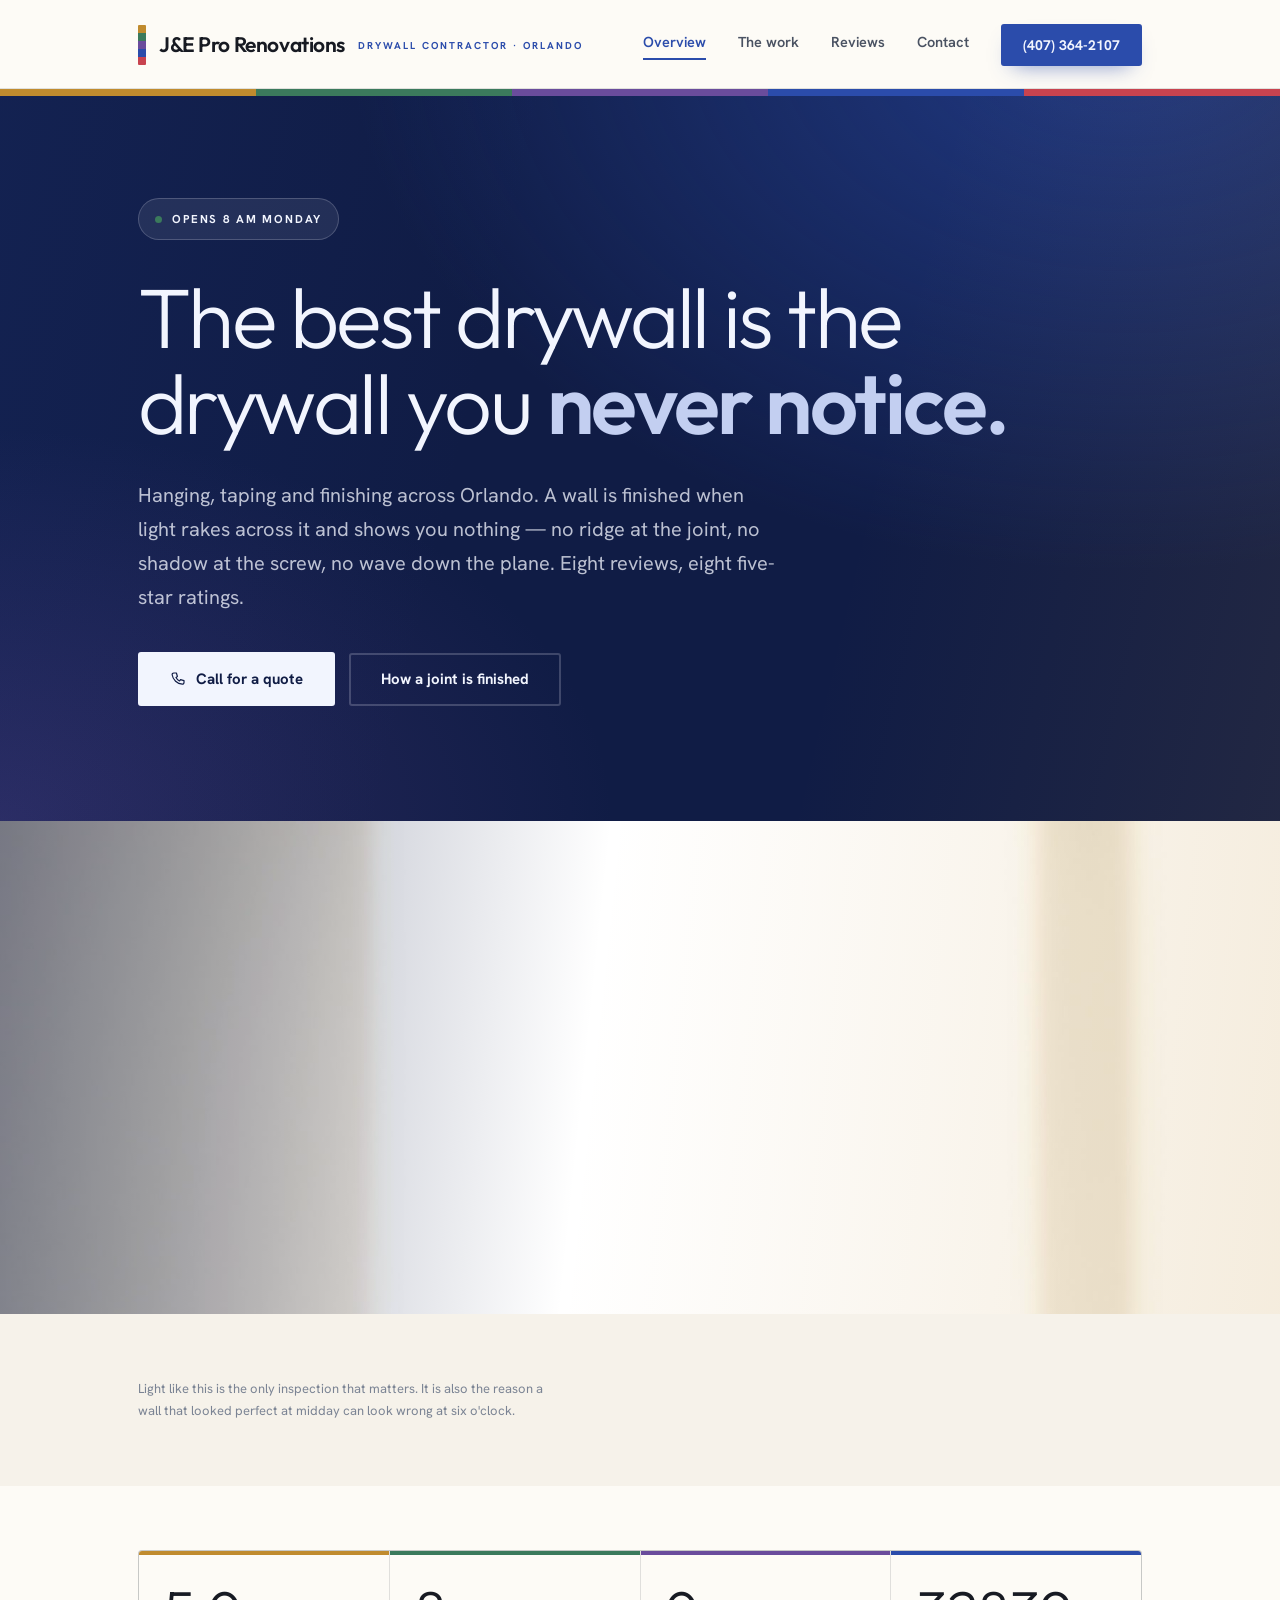
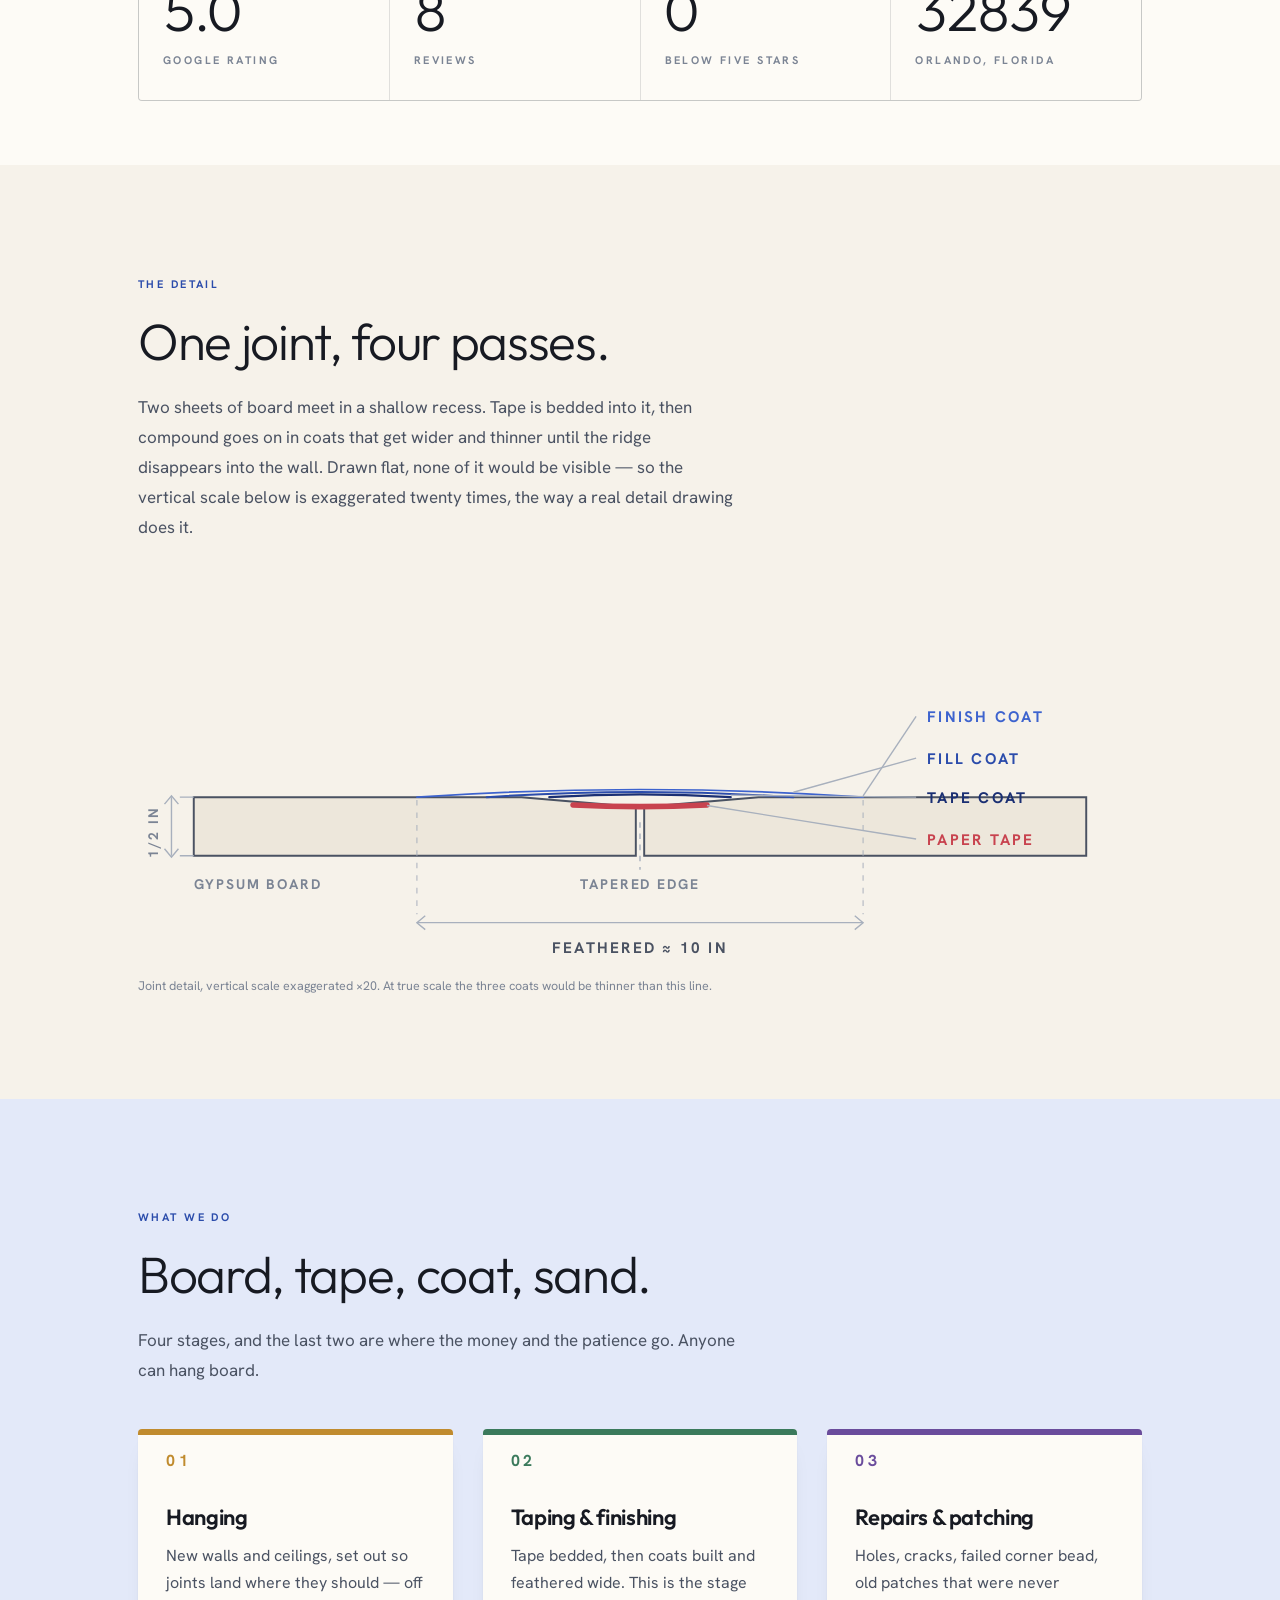
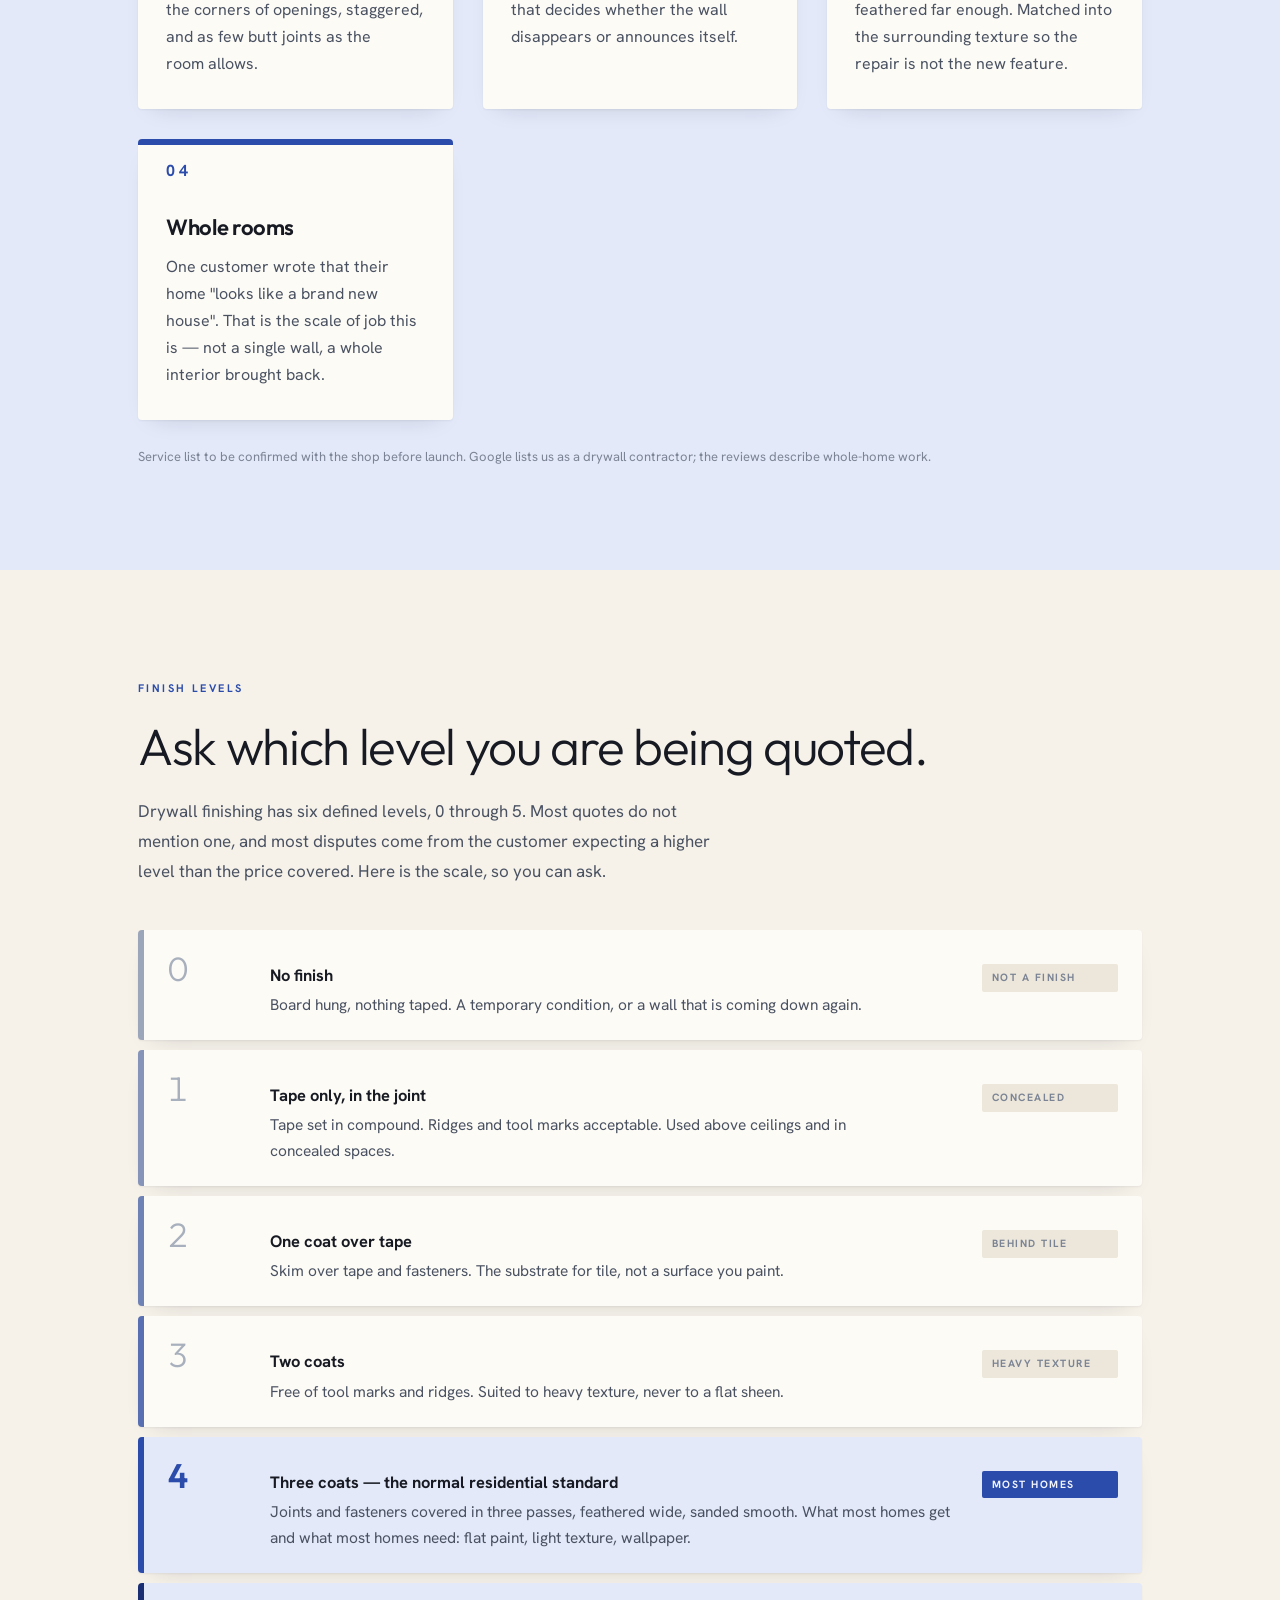
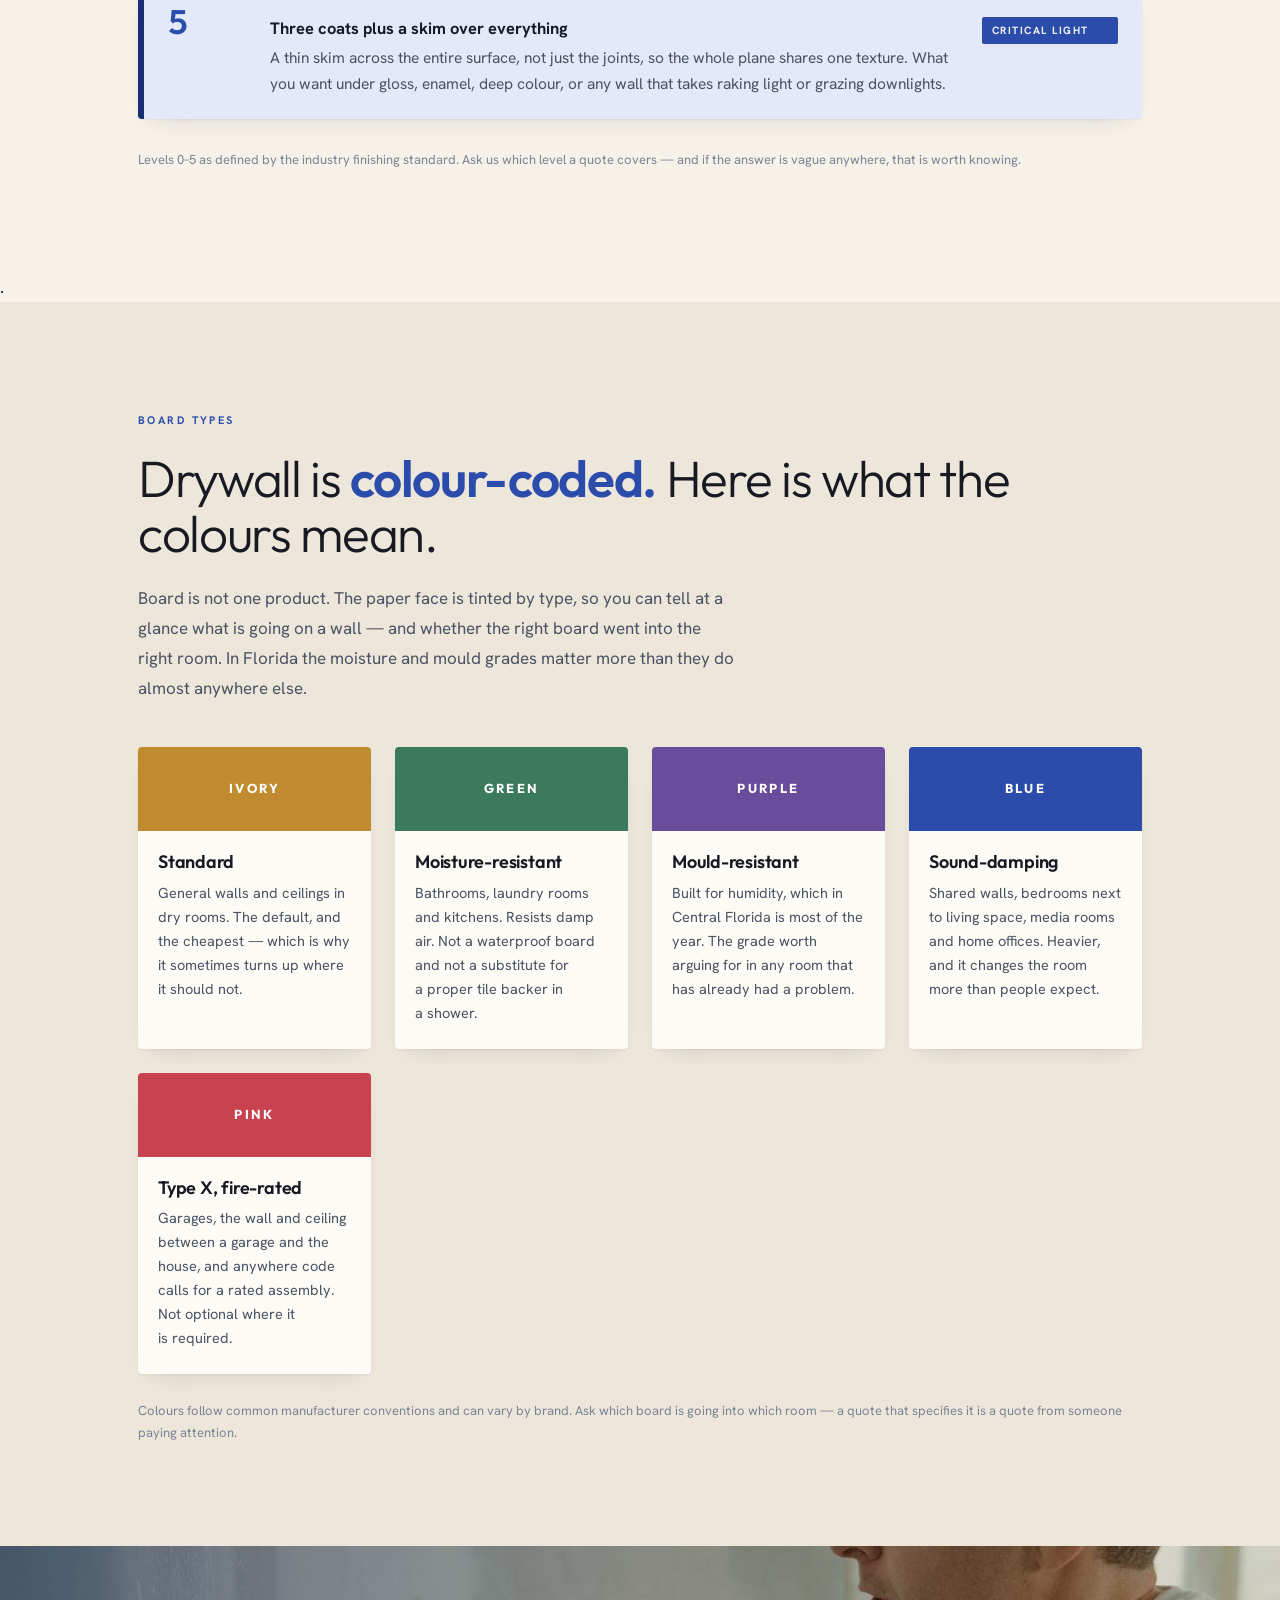
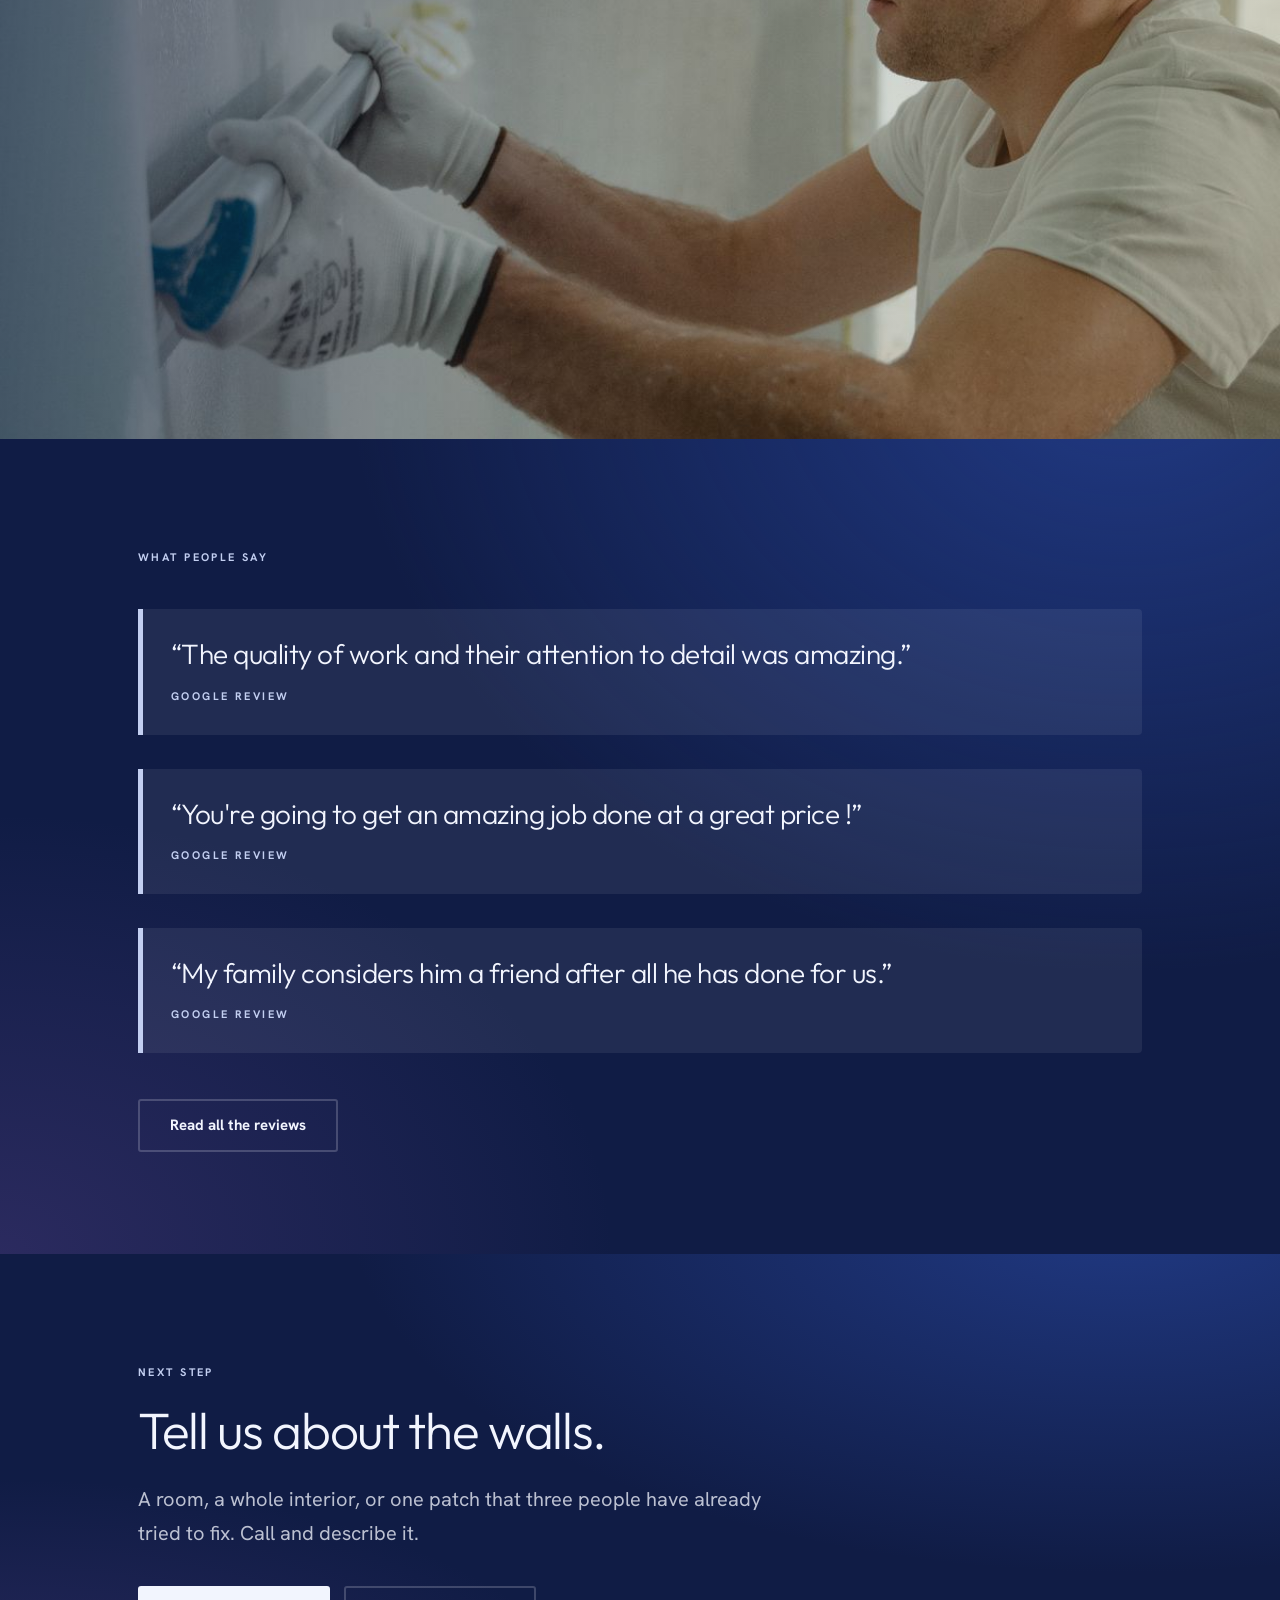
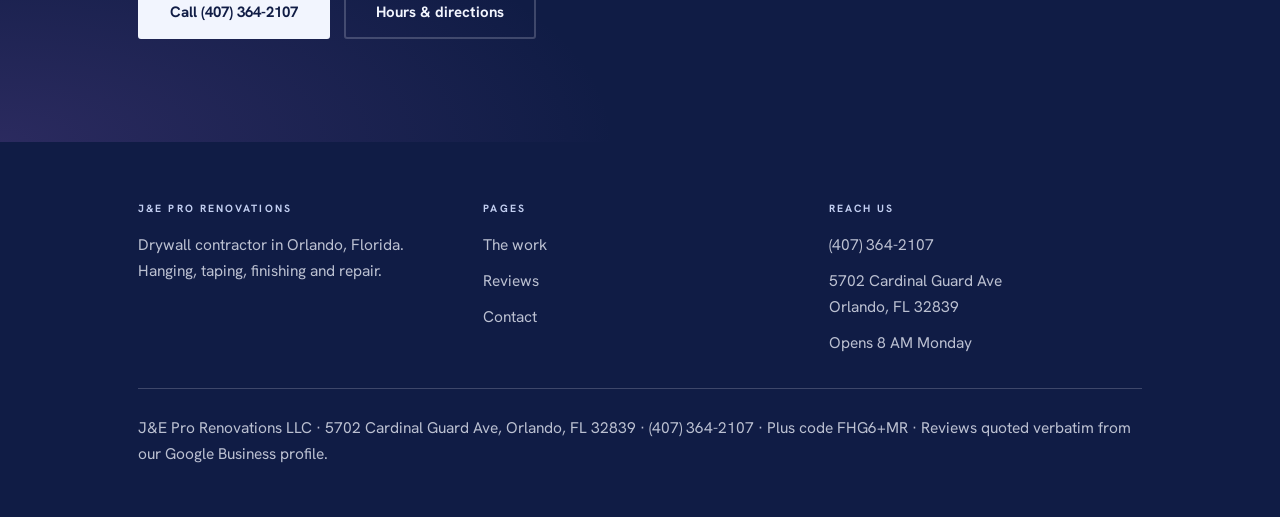
==== commit 998028f9: "Bring colour in from the material The achromatic version read as plain and white, which is fair - th" ====
--- a/index.html
+++ b/index.html
@@ -26,9 +26,11 @@
   </div>
 </header>
 
+<div class="bar" aria-hidden="true"><span></span><span></span><span></span><span></span><span></span></div>
+
 <main>
 
-  <section class="plane-1 rake">
+  <section class="plane-dark rake">
     <div class="wrap" style="padding-top: clamp(56px, 8vw, 104px); padding-bottom: clamp(64px, 9vw, 120px)">
       <span class="chip"><span class="dot"></span>Opens 8 AM Monday</span>
       <h1 class="display" style="margin-top: 34px; max-width: 22ch">The best drywall is the drywall you <em>never notice.</em></h1>
@@ -73,16 +75,16 @@
       <figure class="shot" style="margin: 0">
         <svg viewBox="0 0 720 270" fill="none" role="img" aria-label="A section detail of a taped drywall joint showing two tapered-edge boards, paper tape bedded in the recess, and tape, fill and finish coats feathering wider and thinner. Vertical scale exaggerated twenty times." style="width: 100%">
           <!-- gypsum boards, tapered edges meeting at the joint -->
-          <path d="M40 192L40 150L275 150L357 157L357 192Z" fill="var(--p3)" stroke="var(--ink-2)" stroke-width="1.4"/>
-          <path d="M363 192L363 157L445 150L680 150L680 192Z" fill="var(--p3)" stroke="var(--ink-2)" stroke-width="1.4"/>
+          <path d="M40 192L40 150L275 150L357 157L357 192Z" fill="var(--paper-2)" stroke="var(--ink-2)" stroke-width="1.4"/>
+          <path d="M363 192L363 157L445 150L680 150L680 192Z" fill="var(--paper-2)" stroke="var(--ink-2)" stroke-width="1.4"/>
 
           <!-- paper tape, bedded into the recess -->
-          <path d="M312 155.6Q360 158 408 155.6" stroke="var(--ink)" stroke-width="4" stroke-linecap="round"/>
+          <path d="M312 155.6Q360 158 408 155.6" stroke="var(--code-fire)" stroke-width="4" stroke-linecap="round"/>
 
           <!-- three coats: each wider, each thinner, feathering to nothing -->
-          <path d="M295 150Q360 146 425 150" stroke="var(--ink-2)" stroke-width="1.7" stroke-linecap="round"/>
-          <path d="M250 150Q360 142.5 470 150" stroke="var(--ink-2)" stroke-width="1.4" stroke-linecap="round"/>
-          <path d="M200 150Q360 139 520 150" stroke="var(--ink)" stroke-width="1.2" stroke-linecap="round"/>
+          <path d="M295 150Q360 146 425 150" stroke="var(--blue-deep)" stroke-width="1.7" stroke-linecap="round"/>
+          <path d="M250 150Q360 142.5 470 150" stroke="var(--blue)" stroke-width="1.4" stroke-linecap="round"/>
+          <path d="M200 150Q360 139 520 150" stroke="var(--blue-hi)" stroke-width="1.2" stroke-linecap="round"/>
 
           <!-- board thickness dimension -->
           <g stroke="var(--ink-4)" stroke-width="1">
@@ -99,10 +101,10 @@
             <path d="M425 148.5L558 150"/>
             <path d="M408 156L558 180"/>
           </g>
-          <text x="566" y="96" font-family="Hanken Grotesk, sans-serif" font-size="11" font-weight="700" letter-spacing="1.6" fill="var(--ink)">FINISH COAT</text>
-          <text x="566" y="126" font-family="Hanken Grotesk, sans-serif" font-size="11" font-weight="700" letter-spacing="1.6" fill="var(--ink-2)">FILL COAT</text>
-          <text x="566" y="154" font-family="Hanken Grotesk, sans-serif" font-size="11" font-weight="700" letter-spacing="1.6" fill="var(--ink-2)">TAPE COAT</text>
-          <text x="566" y="184" font-family="Hanken Grotesk, sans-serif" font-size="11" font-weight="700" letter-spacing="1.6" fill="var(--ink-2)">PAPER TAPE</text>
+          <text x="566" y="96" font-family="Hanken Grotesk, sans-serif" font-size="11" font-weight="700" letter-spacing="1.6" fill="var(--blue-hi)">FINISH COAT</text>
+          <text x="566" y="126" font-family="Hanken Grotesk, sans-serif" font-size="11" font-weight="700" letter-spacing="1.6" fill="var(--blue)">FILL COAT</text>
+          <text x="566" y="154" font-family="Hanken Grotesk, sans-serif" font-size="11" font-weight="700" letter-spacing="1.6" fill="var(--blue-deep)">TAPE COAT</text>
+          <text x="566" y="184" font-family="Hanken Grotesk, sans-serif" font-size="11" font-weight="700" letter-spacing="1.6" fill="var(--code-fire)">PAPER TAPE</text>
 
           <!-- tapered edge call-out -->
           <path d="M360 168v34" stroke="var(--ink-4)" stroke-width="1" stroke-dasharray="4 4"/>
@@ -214,12 +216,60 @@
       <p class="fine" style="margin-top: 30px">Levels 0–5 as defined by the industry finishing standard. Ask us which level a quote covers — and if the answer is vague anywhere, that is worth knowing.</p>
     </div>
   </section>
+ . 
+  <section class="plane-3 section">
+    <div class="wrap">
+      <p class="cap">Board types</p>
+      <h2 class="h-section" style="margin-top: 18px; max-width: 26ch">Drywall is <em>colour-coded.</em> Here is what the colours mean.</h2>
+      <p class="body measure" style="margin-top: 22px; margin-bottom: 44px">Board is not one product. The paper face is tinted by type, so you can tell at a glance what is going on a wall — and whether the right board went into the right room. In Florida the moisture and mould grades matter more than they do almost anywhere else.</p>
+
+      <div class="swatches">
+        <article class="swatch">
+          <div class="chipface"><span>Ivory</span></div>
+          <div class="txt">
+            <h3>Standard</h3>
+            <p>General walls and ceilings in dry rooms. The default, and the cheapest — which is why it sometimes turns up where it should not.</p>
+          </div>
+        </article>
+        <article class="swatch">
+          <div class="chipface"><span>Green</span></div>
+          <div class="txt">
+            <h3>Moisture-resistant</h3>
+            <p>Bathrooms, laundry rooms and kitchens. Resists damp air. Not a waterproof board and not a substitute for a proper tile backer in a shower.</p>
+          </div>
+        </article>
+        <article class="swatch">
+          <div class="chipface"><span>Purple</span></div>
+          <div class="txt">
+            <h3>Mould-resistant</h3>
+            <p>Built for humidity, which in Central Florida is most of the year. The grade worth arguing for in any room that has already had a problem.</p>
+          </div>
+        </article>
+        <article class="swatch">
+          <div class="chipface"><span>Blue</span></div>
+          <div class="txt">
+            <h3>Sound-damping</h3>
+            <p>Shared walls, bedrooms next to living space, media rooms and home offices. Heavier, and it changes the room more than people expect.</p>
+          </div>
+        </article>
+        <article class="swatch">
+          <div class="chipface"><span>Pink</span></div>
+          <div class="txt">
+            <h3>Type X, fire-rated</h3>
+            <p>Garages, the wall and ceiling between a garage and the house, and anywhere code calls for a rated assembly. Not optional where it is required.</p>
+          </div>
+        </article>
+      </div>
+
+      <p class="fine" style="margin-top: 26px">Colours follow common manufacturer conventions and can vary by brand. Ask which board is going into which room — a quote that specifies it is a quote from someone paying attention.</p>
+    </div>
+  </section>
 
   <div class="bleed">
     <img src="assets/img/taping.jpg" alt="A worker applying joint compound to a wall">
   </div>
 
-  <section class="plane-0 section">
+  <section class="plane-dark section">
     <div class="wrap">
       <p class="cap">What people say</p>
       <div class="quote-list" style="margin-top: 40px">
--- a/assets/site.css
+++ b/assets/site.css
@@ -1,80 +1,96 @@
 /* ═══════════════════════════════════════════════════════════════════
    J&E Pro Renovations LLC — Drywall contractor, Orlando FL
 
-   Identity: the flat plane. A drywall contractor's craft is
-   invisibility — a Level 5 finish is one you cannot see, with no
-   visible joint anywhere. So this stylesheet spends almost no strokes:
-   sections separate by tone and by raking light, not by rules.
-
-   Achromatic by design. Drywall is white; the palette is too.
-   Emphasis comes from scale and weight rather than hue.
+   Colour comes from the material. Gypsum board is colour-coded by type
+   in the trade — ivory for standard, green for moisture-resistant,
+   purple for mould-resistant, blue for sound-damping, pink for Type X
+   fire-rated — and primer blue is what a finished wall looks like
+   before paint. Those are the palette, used functionally.
    ═══════════════════════════════════════════════════════════════════ */
 
 :root {
-  /* the planes, lightest to darkest */
-  --p0: #FCFCFB;   /* compound, freshly sanded */
-  --p1: #F5F5F3;   /* gypsum face — the page ground */
-  --p2: #EDEDEA;   /* a plane in shadow */
-  --p3: #E2E2DE;   /* deeper shadow */
-  --p4: #CFCFCA;   /* edge of the light */
-
-  --ink:   #1B1D1B;
-  --ink-2: #555854;
-  --ink-3: #868A85;
-  --ink-4: #ADB0AB;
-
-  --dark:    #1B1D1B;
-  --dark-2:  #262926;
-  --on-dark:   #F2F2F0;
-  --on-dark-2: rgba(242, 242, 240, 0.70);
-  --on-dark-3: rgba(242, 242, 240, 0.42);
-
-  /* the only strokes in the system, and they are barely there */
-  --hair:      rgba(27, 29, 27, 0.10);
-  --hair-dark: rgba(242, 242, 240, 0.14);
-
-  /* raking light: soft, directional, no hard edges */
-  --lift-sm: 0 1px 2px rgba(27, 29, 27, .04), 0 8px 22px -14px rgba(27, 29, 27, .18);
-  --lift:    0 2px 4px rgba(27, 29, 27, .04), 0 26px 60px -34px rgba(27, 29, 27, .28);
+  /* grounds — warm gypsum paper, not white */
+  --cream:   #FDFBF6;
+  --paper:   #F6F2EA;
+  --paper-2: #EDE7DB;
+  --paper-3: #E3DCCC;
+
+  --ink:   #171A22;
+  --ink-2: #4A5262;
+  --ink-3: #7B8494;
+  --ink-4: #A8B0BD;
+
+  /* primer blue — the primary */
+  --blue:      #2B4CAB;
+  --blue-hi:   #3D63CE;
+  --blue-deep: #1A2F73;
+  --blue-ink:  #101C45;
+  --blue-soft: #E3E9F9;
+  --blue-mid:  #C3CFF1;
+
+  /* board-type colour codes, used to mean something */
+  --code-standard: #C08B2E;
+  --code-moisture: #3B7A5C;
+  --code-mould:    #6A4C9C;
+  --code-sound:    #2B4CAB;
+  --code-fire:     #C8434F;
+
+  --on-blue:   #F2F5FE;
+  --on-blue-2: rgba(242, 245, 254, 0.76);
+  --on-blue-3: rgba(242, 245, 254, 0.52);
+  --hair-blue: rgba(242, 245, 254, 0.20);
+
+  --hair: rgba(23, 26, 34, 0.12);
+  --hair-2: rgba(23, 26, 34, 0.22);
+
+  --lift-sm: 0 1px 2px rgba(23,26,34,.05), 0 10px 24px -16px rgba(23,26,34,.22);
+  --lift:    0 2px 6px rgba(23,26,34,.06), 0 30px 64px -36px rgba(26,47,115,.38);
 
   --font-display: "Outfit", "Helvetica Neue", Arial, sans-serif;
   --font-body:    "Hanken Grotesk", "Segoe UI", Helvetica, Arial, sans-serif;
 
-  --wrap: 1080px;
-  --narrow: 680px;
-  --gutter: clamp(22px, 6vw, 72px);
+  --wrap: 1140px;
+  --gutter: clamp(22px, 5.5vw, 68px);
 }
 
 @media (prefers-color-scheme: dark) {
   :root:not([data-theme="light"]) {
-    --p0: #17191A; --p1: #121415; --p2: #191C1D; --p3: #212526; --p4: #2E3335;
-    --ink: #EDEEEC; --ink-2: #ADB2B0; --ink-3: #838986; --ink-4: #656B68;
-    --dark: #08090A; --dark-2: #101314;
-    --on-dark: #EDEEEC; --on-dark-2: rgba(237,238,236,.70); --on-dark-3: rgba(237,238,236,.42);
-    --hair: rgba(237,238,236,.12); --hair-dark: rgba(237,238,236,.12);
-    --lift-sm: 0 1px 2px rgba(0,0,0,.5), 0 8px 22px -14px rgba(0,0,0,.7);
-    --lift: 0 2px 4px rgba(0,0,0,.5), 0 26px 60px -34px rgba(0,0,0,.85);
+    --cream: #141821; --paper: #101520; --paper-2: #182031; --paper-3: #202940;
+    --ink: #EDEFF4; --ink-2: #A9B2C4; --ink-3: #808A9E; --ink-4: #616B80;
+    --blue: #6E8FE8; --blue-hi: #92AAF0; --blue-deep: #0E1938; --blue-ink: #080F26;
+    --blue-soft: #16203C; --blue-mid: #22315A;
+    --code-standard: #DFAE55; --code-moisture: #5FA982;
+    --code-mould: #9B7CD0; --code-sound: #6E8FE8; --code-fire: #E4737D;
+    --on-blue: #EDF1FE; --on-blue-2: rgba(237,241,254,.76);
+    --on-blue-3: rgba(237,241,254,.52); --hair-blue: rgba(237,241,254,.18);
+    --hair: rgba(237,239,244,.14); --hair-2: rgba(237,239,244,.24);
+    --lift-sm: 0 1px 2px rgba(0,0,0,.5), 0 10px 24px -16px rgba(0,0,0,.7);
+    --lift: 0 2px 6px rgba(0,0,0,.5), 0 30px 64px -36px rgba(0,0,0,.9);
   }
 }
 :root[data-theme="dark"] {
-  --p0: #17191A; --p1: #121415; --p2: #191C1D; --p3: #212526; --p4: #2E3335;
-  --ink: #EDEEEC; --ink-2: #ADB2B0; --ink-3: #838986; --ink-4: #656B68;
-  --dark: #08090A; --dark-2: #101314;
-  --on-dark: #EDEEEC; --on-dark-2: rgba(237,238,236,.70); --on-dark-3: rgba(237,238,236,.42);
-  --hair: rgba(237,238,236,.12); --hair-dark: rgba(237,238,236,.12);
-  --lift-sm: 0 1px 2px rgba(0,0,0,.5), 0 8px 22px -14px rgba(0,0,0,.7);
-  --lift: 0 2px 4px rgba(0,0,0,.5), 0 26px 60px -34px rgba(0,0,0,.85);
+  --cream: #141821; --paper: #101520; --paper-2: #182031; --paper-3: #202940;
+  --ink: #EDEFF4; --ink-2: #A9B2C4; --ink-3: #808A9E; --ink-4: #616B80;
+  --blue: #6E8FE8; --blue-hi: #92AAF0; --blue-deep: #0E1938; --blue-ink: #080F26;
+  --blue-soft: #16203C; --blue-mid: #22315A;
+  --code-standard: #DFAE55; --code-moisture: #5FA982;
+  --code-mould: #9B7CD0; --code-sound: #6E8FE8; --code-fire: #E4737D;
+  --on-blue: #EDF1FE; --on-blue-2: rgba(237,241,254,.76);
+  --on-blue-3: rgba(237,241,254,.52); --hair-blue: rgba(237,241,254,.18);
+  --hair: rgba(237,239,244,.14); --hair-2: rgba(237,239,244,.24);
+  --lift-sm: 0 1px 2px rgba(0,0,0,.5), 0 10px 24px -16px rgba(0,0,0,.7);
+  --lift: 0 2px 6px rgba(0,0,0,.5), 0 30px 64px -36px rgba(0,0,0,.9);
 }
 
 *, *::before, *::after { box-sizing: border-box; }
 
 body {
   margin: 0;
-  background: var(--p1);
+  background: var(--paper);
   color: var(--ink);
   font-family: var(--font-body);
   font-size: 17px;
-  line-height: 1.7;
+  line-height: 1.68;
   text-wrap: pretty;
   -webkit-font-smoothing: antialiased;
   -moz-osx-font-smoothing: grayscale;
@@ -82,282 +98,366 @@
 h1, h2, h3, h4 { margin: 0; font-weight: 400; }
 p { margin: 0; }
 img, svg { display: block; max-width: 100%; }
-a { color: var(--ink); text-decoration-thickness: 1px; text-underline-offset: 4px; }
-a:hover { color: var(--ink-2); }
+a { color: var(--blue); text-underline-offset: 4px; }
+a:hover { color: var(--blue-hi); }
 :focus { outline: none; }
-:focus-visible { outline: 2px solid var(--ink); outline-offset: 4px; }
-::selection { background: var(--p4); }
+:focus-visible { outline: 3px solid var(--blue); outline-offset: 3px; }
+::selection { background: var(--blue-mid); }
 
 .wrap { max-width: var(--wrap); margin: 0 auto; padding: 0 var(--gutter); }
-.narrow { max-width: var(--narrow); margin: 0 auto; padding: 0 var(--gutter); }
-.section { padding: clamp(72px, 10vw, 148px) 0; }
-.section-sm { padding: clamp(48px, 6vw, 84px) 0; }
-
-/* tonal planes — the only section separation in the system */
-.plane-0 { background: var(--p0); }
-.plane-1 { background: var(--p1); }
-.plane-2 { background: var(--p2); }
-.plane-3 { background: var(--p3); }
-.plane-dark { background: var(--dark); color: var(--on-dark); }
-.plane-dark .lede, .plane-dark .body { color: var(--on-dark-2); }
-.plane-dark .cap, .plane-dark .fine { color: var(--on-dark-3); }
-
-/* raking light: a soft directional wash, no edge anywhere */
-.rake { position: relative; }
+.section { padding: clamp(64px, 8vw, 124px) 0; }
+.section-sm { padding: clamp(44px, 5vw, 72px) 0; }
+
+/* ══ grounds ══ */
+.plane-0 { background: var(--cream); }
+.plane-1 { background: var(--paper); }
+.plane-2 { background: var(--blue-soft); }
+.plane-3 { background: var(--paper-2); }
+.plane-dark {
+  background: var(--blue-ink); color: var(--on-blue);
+  background-image:
+    radial-gradient(105% 130% at 88% -10%, color-mix(in srgb, var(--blue) 62%, transparent) 0%, transparent 58%),
+    radial-gradient(80% 90% at 0% 100%, color-mix(in srgb, var(--code-mould) 30%, transparent) 0%, transparent 60%);
+}
+.plane-dark .lede, .plane-dark .body { color: var(--on-blue-2); }
+.plane-dark .cap { color: var(--blue-mid); }
+.plane-dark .fine { color: var(--on-blue-3); }
+.plane-dark a { color: var(--on-blue); }
+
+/* raking light, now tinted */
+.rake { position: relative; overflow: hidden; }
 .rake::before {
   content: ""; position: absolute; inset: 0; pointer-events: none;
   background: linear-gradient(103deg,
-    color-mix(in srgb, var(--p4) 42%, transparent) 0%,
-    transparent 34%,
-    transparent 62%,
-    color-mix(in srgb, var(--p0) 70%, transparent) 100%);
+    color-mix(in srgb, var(--blue) 12%, transparent) 0%,
+    transparent 38%,
+    transparent 66%,
+    color-mix(in srgb, var(--code-standard) 10%, transparent) 100%);
 }
 .rake > * { position: relative; }
 
-/* ══ typography: light, wide, quiet. Scale carries the emphasis. ══ */
+/* a thick colour bar that opens a section */
+.bar { height: 7px; display: flex; }
+.bar span { flex: 1; }
+.bar span:nth-child(1) { background: var(--code-standard); }
+.bar span:nth-child(2) { background: var(--code-moisture); }
+.bar span:nth-child(3) { background: var(--code-mould); }
+.bar span:nth-child(4) { background: var(--code-sound); }
+.bar span:nth-child(5) { background: var(--code-fire); }
+
+/* ══ typography ══ */
 .display {
   font-family: var(--font-display);
-  font-weight: 200;
-  font-size: clamp(40px, 7vw, 96px);
-  line-height: 1.02;
-  letter-spacing: -0.028em;
-}
-.display em { font-style: normal; font-weight: 400; }
+  font-weight: 300;
+  font-size: clamp(40px, 6.6vw, 92px);
+  line-height: 1.02; letter-spacing: -0.03em;
+}
+.display em { font-style: normal; font-weight: 600; color: var(--blue); }
+.plane-dark .display em { color: var(--blue-mid); }
 .h-section {
   font-family: var(--font-display);
-  font-weight: 200;
-  font-size: clamp(28px, 4.2vw, 54px);
-  line-height: 1.08;
-  letter-spacing: -0.024em;
-}
+  font-weight: 300;
+  font-size: clamp(28px, 4vw, 52px);
+  line-height: 1.08; letter-spacing: -0.026em;
+}
+.h-section em { font-style: normal; font-weight: 600; color: var(--blue); }
 .h-sub {
   font-family: var(--font-display);
-  font-weight: 300;
-  font-size: clamp(21px, 2.3vw, 29px);
-  line-height: 1.22;
-  letter-spacing: -0.016em;
+  font-weight: 500;
+  font-size: clamp(21px, 2.2vw, 28px);
+  line-height: 1.22; letter-spacing: -0.016em;
 }
 .cap {
+  display: inline-block;
   font-family: var(--font-body);
-  font-size: 11px; font-weight: 600;
-  letter-spacing: 0.26em; text-transform: uppercase;
-  color: var(--ink-3);
-}
-.lede { font-size: 20px; line-height: 34px; color: var(--ink-2); font-weight: 400; }
-.body { font-size: 17px; line-height: 31px; color: var(--ink-2); }
+  font-size: 11px; font-weight: 700;
+  letter-spacing: 0.22em; text-transform: uppercase;
+  color: var(--blue);
+}
+.cap-tag {
+  background: var(--blue); color: var(--on-blue);
+  padding: 6px 12px; border-radius: 2px; letter-spacing: 0.18em;
+}
+.lede { font-size: 20px; line-height: 34px; color: var(--ink-2); }
+.body { font-size: 17px; line-height: 30px; color: var(--ink-2); }
 .fine { font-size: 13px; line-height: 22px; color: var(--ink-3); }
 .measure { max-width: 60ch; }
 .measure-tight { max-width: 44ch; }
 .num { font-variant-numeric: tabular-nums; }
 
-/* ══ buttons: filled ink, or bare text with a hairline underline ══ */
+/* ══ buttons ══ */
 .btn {
   display: inline-flex; align-items: center; justify-content: center; gap: 10px;
-  font-family: var(--font-body); font-weight: 600; font-size: 15px;
-  letter-spacing: 0.01em; line-height: 1; text-decoration: none; cursor: pointer;
-  padding: 17px 30px; border: 1px solid transparent; border-radius: 2px;
+  font-family: var(--font-body); font-weight: 700; font-size: 15px;
+  line-height: 1; text-decoration: none; cursor: pointer;
+  padding: 17px 30px; border: 2px solid transparent; border-radius: 3px;
   white-space: nowrap; font-variant-numeric: tabular-nums;
-  transition: background-color .2s ease, color .2s ease, border-color .2s ease, box-shadow .2s ease;
+  transition: background-color .18s ease, color .18s ease, border-color .18s ease, box-shadow .18s ease, transform .18s ease;
 }
 .btn svg { flex: none; }
-.btn-ink { background: var(--ink); color: var(--p0); box-shadow: var(--lift-sm); }
-.btn-ink:hover { background: var(--ink-2); color: var(--p0); }
-.btn-bare { color: var(--ink); border-color: var(--hair); background: transparent; }
-.btn-bare:hover { border-color: var(--ink-4); background: var(--p0); }
-.plane-dark .btn-ink { background: var(--on-dark); color: var(--dark); }
-.plane-dark .btn-ink:hover { background: var(--on-dark-2); color: var(--dark); }
-.plane-dark .btn-bare { color: var(--on-dark); border-color: var(--hair-dark); }
-.plane-dark .btn-bare:hover { border-color: var(--on-dark); background: transparent; }
+.btn-ink {
+  background: var(--blue); border-color: var(--blue); color: var(--on-blue);
+  box-shadow: 0 10px 22px -12px color-mix(in srgb, var(--blue) 70%, transparent);
+}
+.btn-ink:hover { background: var(--blue-hi); border-color: var(--blue-hi); color: var(--on-blue); transform: translateY(-1px); }
+.btn-bare { color: var(--blue); border-color: var(--blue-mid); background: transparent; }
+.btn-bare:hover { border-color: var(--blue); background: var(--blue-soft); }
+.plane-dark .btn-ink { background: var(--on-blue); border-color: var(--on-blue); color: var(--blue-ink); box-shadow: none; }
+.plane-dark .btn-ink:hover { background: var(--blue-mid); border-color: var(--blue-mid); color: var(--blue-ink); }
+.plane-dark .btn-bare { color: var(--on-blue); border-color: var(--hair-blue); }
+.plane-dark .btn-bare:hover { border-color: var(--on-blue); background: rgba(255,255,255,.06); }
 .btn-sm { font-size: 14px; padding: 12px 20px; }
 .btn-row { display: flex; flex-wrap: wrap; gap: 14px; align-items: center; }
 
-/* ══ header: no bar, no border — it sits on the wall ══ */
-.top { background: var(--p1); }
+/* ══ header ══ */
+.top { background: var(--cream); border-bottom: 1px solid var(--hair); }
 .top-in {
-  max-width: var(--wrap); margin: 0 auto; padding: 30px var(--gutter) 26px;
-  display: flex; align-items: baseline; flex-wrap: wrap; gap: 12px 34px;
-}
-.brand { text-decoration: none; margin-right: auto; }
+  max-width: var(--wrap); margin: 0 auto; padding: 24px var(--gutter) 22px;
+  display: flex; align-items: center; flex-wrap: wrap; gap: 12px 32px;
+}
+.brand { text-decoration: none; margin-right: auto; display: flex; align-items: center; gap: 13px; }
+.brand::before {
+  content: ""; width: 8px; height: 40px; flex: none; border-radius: 1px;
+  background: linear-gradient(180deg, var(--code-standard) 0 20%, var(--code-moisture) 20% 40%, var(--code-mould) 40% 60%, var(--code-sound) 60% 80%, var(--code-fire) 80% 100%);
+}
 .brand .n {
   display: block;
-  font-family: var(--font-display); font-weight: 300;
-  font-size: 22px; letter-spacing: -0.012em; color: var(--ink);
+  font-family: var(--font-display); font-weight: 600;
+  font-size: 21px; letter-spacing: -0.02em; color: var(--ink);
 }
 .brand .s {
-  display: block; margin-top: 5px;
-  font-size: 10px; font-weight: 600; letter-spacing: 0.24em;
-  text-transform: uppercase; color: var(--ink-3);
+  display: block; margin-top: 3px;
+  font-size: 10px; font-weight: 700; letter-spacing: 0.2em;
+  text-transform: uppercase; color: var(--blue);
 }
 .top a.nl {
-  font-size: 14.5px; font-weight: 500; color: var(--ink-2);
+  font-size: 14.5px; font-weight: 600; color: var(--ink-2);
   text-decoration: none; white-space: nowrap;
-  padding-bottom: 3px; border-bottom: 1px solid transparent;
-}
-.top a.nl:hover { color: var(--ink); border-bottom-color: var(--ink-4); }
-.top a.nl[aria-current="page"] { color: var(--ink); border-bottom-color: var(--ink); }
+  padding-bottom: 3px; border-bottom: 2px solid transparent;
+}
+.top a.nl:hover { color: var(--ink); border-bottom-color: var(--blue-mid); }
+.top a.nl[aria-current="page"] { color: var(--blue); border-bottom-color: var(--blue); }
 
 /* ══ hours chip ══ */
 .chip {
   display: inline-flex; align-items: center; gap: 10px;
-  font-size: 11.5px; font-weight: 600; letter-spacing: 0.18em;
-  text-transform: uppercase; color: var(--ink-2);
-  background: var(--p0); box-shadow: var(--lift-sm);
-  padding: 10px 16px; border-radius: 2px;
-}
-.chip .dot { width: 6px; height: 6px; flex: none; border-radius: 50%; background: var(--ink-3); }
-.plane-dark .chip { background: var(--dark-2); color: var(--on-dark-2); box-shadow: none; }
-.plane-dark .chip .dot { background: var(--on-dark-2); }
-
-/* ══ stat run — figures on the wall, no boxes ══ */
+  font-size: 11.5px; font-weight: 700; letter-spacing: 0.16em;
+  text-transform: uppercase; color: var(--blue);
+  background: var(--blue-soft); border: 1px solid var(--blue-mid);
+  padding: 10px 16px; border-radius: 999px;
+}
+.chip .dot { width: 7px; height: 7px; flex: none; border-radius: 50%; background: var(--code-moisture); }
+.plane-dark .chip { background: rgba(255,255,255,.08); border-color: var(--hair-blue); color: var(--on-blue); }
+.plane-dark .chip .dot { background: var(--code-moisture); }
+
+/* ══ figures ══ */
 .figures {
-  display: grid; grid-template-columns: repeat(auto-fit, minmax(140px, 1fr));
-  gap: clamp(28px, 4vw, 56px) clamp(24px, 4vw, 48px);
-}
+  display: grid; grid-template-columns: repeat(auto-fit, minmax(150px, 1fr));
+  gap: 1px; background: var(--hair);
+  border: 1px solid var(--hair);
+  border-radius: 4px; overflow: hidden;
+}
+.figures > div { background: var(--cream); padding: 28px 24px; border-top: 4px solid transparent; }
+.figures > div:nth-child(1) { border-top-color: var(--code-standard); }
+.figures > div:nth-child(2) { border-top-color: var(--code-moisture); }
+.figures > div:nth-child(3) { border-top-color: var(--code-mould); }
+.figures > div:nth-child(4) { border-top-color: var(--code-sound); }
 .figures .v {
-  font-family: var(--font-display); font-weight: 200;
-  font-size: clamp(38px, 4.6vw, 62px); line-height: 1;
-  letter-spacing: -0.034em; font-variant-numeric: tabular-nums;
-}
-.figures .k { margin-top: 12px; }
-
-/* ══ cards: lifted planes, never outlined ══ */
-.cards { display: grid; grid-template-columns: repeat(auto-fit, minmax(260px, 1fr)); gap: clamp(20px, 3vw, 32px); }
+  font-family: var(--font-display); font-weight: 300;
+  font-size: clamp(38px, 4.4vw, 58px); line-height: 1;
+  letter-spacing: -0.036em; font-variant-numeric: tabular-nums; color: var(--ink);
+}
+.figures .k { margin-top: 12px; color: var(--ink-3); }
+
+/* ══ cards, colour-coded down the row ══ */
+.cards { display: grid; grid-template-columns: repeat(auto-fit, minmax(258px, 1fr)); gap: clamp(20px, 2.6vw, 30px); }
 .card {
-  background: var(--p0); border-radius: 3px;
+  background: var(--cream); border-radius: 4px;
   box-shadow: var(--lift-sm);
-  padding: 32px 30px 34px;
+  padding: 0 0 32px;
   display: flex; flex-direction: column; gap: 12px;
+  overflow: hidden;
   transition: box-shadow .22s ease, transform .22s ease;
 }
-.card:hover { box-shadow: var(--lift); transform: translateY(-2px); }
-.card h3 { font-family: var(--font-display); font-weight: 300; font-size: 23px; line-height: 1.2; letter-spacing: -0.014em; }
-.card p { font-size: 16px; line-height: 28px; color: var(--ink-2); }
-.card .cap { margin-bottom: 2px; }
-
-/* ══ FINISH LEVELS — the signature component ═══════════════════════
-   Drywall has official finish levels 0 to 5. A stepped scale is the
-   honest way to show them, and no generic contractor site has one.
-   ══════════════════════════════════════════════════════════════════ */
-.levels { display: grid; gap: 0; }
+.card::before { content: ""; display: block; height: 6px; background: var(--blue); }
+.card:nth-child(1)::before { background: var(--code-standard); }
+.card:nth-child(2)::before { background: var(--code-moisture); }
+.card:nth-child(3)::before { background: var(--code-mould); }
+.card:nth-child(4)::before { background: var(--code-sound); }
+.card .cap, .card h3, .card p { margin-inline: 28px; }
+.card:hover { box-shadow: var(--lift); transform: translateY(-3px); }
+.card h3 { font-family: var(--font-display); font-weight: 600; font-size: 22px; line-height: 1.2; letter-spacing: -0.016em; margin-top: 18px; }
+.card p { font-size: 16px; line-height: 27px; color: var(--ink-2); }
+.card:nth-child(1) .cap { color: var(--code-standard); }
+.card:nth-child(2) .cap { color: var(--code-moisture); }
+.card:nth-child(3) .cap { color: var(--code-mould); }
+.card:nth-child(4) .cap { color: var(--code-sound); }
+
+/* ══ FINISH LEVELS — a colour ramp 0 → 5 ══ */
+.levels { display: grid; gap: 10px; }
 .level {
-  display: grid; grid-template-columns: 1fr; gap: 6px 30px;
-  padding: 24px 0 24px 0;
-  border-bottom: 1px solid var(--hair);
+  display: grid; grid-template-columns: 1fr; gap: 6px 28px;
+  padding: 22px 24px;
+  background: var(--cream); border-radius: 4px;
+  border-left: 6px solid var(--ink-4);
+  box-shadow: var(--lift-sm);
 }
 @media (min-width: 780px) {
-  .level { grid-template-columns: 88px minmax(0, 1fr) 130px; align-items: baseline; }
-}
-.level:first-child { border-top: 1px solid var(--hair); }
+  .level { grid-template-columns: 74px minmax(0, 1fr) 136px; align-items: baseline; }
+}
+.level:nth-child(1) { border-left-color: color-mix(in srgb, var(--blue) 10%, var(--ink-4)); }
+.level:nth-child(2) { border-left-color: color-mix(in srgb, var(--blue) 28%, var(--ink-4)); }
+.level:nth-child(3) { border-left-color: color-mix(in srgb, var(--blue) 46%, var(--ink-4)); }
+.level:nth-child(4) { border-left-color: color-mix(in srgb, var(--blue) 64%, var(--ink-4)); }
+.level:nth-child(5) { border-left-color: var(--blue); }
+.level:nth-child(6) { border-left-color: var(--blue-deep); }
 .level-n {
-  font-family: var(--font-display); font-weight: 200;
-  font-size: 32px; line-height: 1; letter-spacing: -0.03em;
+  font-family: var(--font-display); font-weight: 300;
+  font-size: 34px; line-height: 1; letter-spacing: -0.03em;
   color: var(--ink-4); font-variant-numeric: tabular-nums;
 }
-.level.is-ours .level-n { color: var(--ink); }
-.level h3 { font-family: var(--font-body); font-weight: 600; font-size: 16.5px; line-height: 1.4; }
-.level p { font-size: 15.5px; line-height: 27px; color: var(--ink-2); margin-top: 5px; }
+.level:nth-child(5) .level-n, .level:nth-child(6) .level-n { color: var(--blue); font-weight: 600; }
+.level h3 { font-family: var(--font-body); font-weight: 700; font-size: 16.5px; line-height: 1.4; color: var(--ink); }
+.level p { font-size: 15.5px; line-height: 26px; color: var(--ink-2); margin-top: 5px; }
 .level-tag {
-  font-size: 10.5px; font-weight: 700; letter-spacing: 0.16em;
+  display: inline-block;
+  font-size: 10.5px; font-weight: 700; letter-spacing: 0.14em;
   text-transform: uppercase; color: var(--ink-3);
-}
-.level.is-ours .level-tag { color: var(--ink); }
-.level.is-ours { background: var(--p0); box-shadow: var(--lift-sm); border-radius: 3px; padding-left: 22px; padding-right: 22px; border-bottom-color: transparent; }
-
-/* ══ figures / photography: full-bleed or lifted, never framed ══ */
+  background: var(--paper-2); padding: 5px 10px; border-radius: 2px;
+}
+.level.is-ours { background: var(--blue-soft); }
+.level.is-ours .level-tag { background: var(--blue); color: var(--on-blue); }
+.level.is-ours h3 { color: var(--ink); }
+
+/* ══ BOARD TYPES — the colour code, explained ══ */
+.swatches { display: grid; grid-template-columns: repeat(auto-fit, minmax(190px, 1fr)); gap: clamp(16px, 2vw, 24px); }
+.swatch {
+  background: var(--cream); border-radius: 4px; overflow: hidden;
+  box-shadow: var(--lift-sm); display: flex; flex-direction: column;
+}
+.swatch .chipface { height: 84px; display: grid; place-items: center; }
+.swatch .chipface span {
+  font-family: var(--font-display); font-weight: 700; font-size: 13px;
+  letter-spacing: 0.18em; text-transform: uppercase; color: #fff;
+}
+.swatch:nth-child(1) .chipface { background: var(--code-standard); }
+.swatch:nth-child(2) .chipface { background: var(--code-moisture); }
+.swatch:nth-child(3) .chipface { background: var(--code-mould); }
+.swatch:nth-child(4) .chipface { background: var(--code-sound); }
+.swatch:nth-child(5) .chipface { background: var(--code-fire); }
+.swatch .txt { padding: 20px 20px 24px; display: grid; gap: 7px; }
+.swatch h3 { font-family: var(--font-display); font-weight: 600; font-size: 18px; line-height: 1.24; letter-spacing: -0.012em; }
+.swatch p { font-size: 14.5px; line-height: 24px; color: var(--ink-2); }
+
+/* ══ photography ══ */
 .shot { margin: 0; }
-.shot img { width: 100%; height: 100%; object-fit: cover; }
-.shot figcaption { margin-top: 14px; font-size: 12.5px; line-height: 20px; color: var(--ink-3); }
+.shot img { width: 100%; height: 100%; object-fit: cover; border-radius: 3px; }
+.shot figcaption { margin-top: 12px; font-size: 12.5px; line-height: 20px; color: var(--ink-3); }
 .shot-3x2 img { aspect-ratio: 3 / 2; }
 .shot-4x3 img { aspect-ratio: 4 / 3; }
 .shot-wide img { aspect-ratio: 2.4 / 1; }
 .shot-tall img { aspect-ratio: 4 / 5; }
-.shot-lift img { box-shadow: var(--lift); border-radius: 3px; }
-.shots { display: grid; grid-template-columns: repeat(auto-fit, minmax(230px, 1fr)); gap: clamp(20px, 3vw, 34px); }
-
-.bleed { width: 100%; }
+.shot-lift img { box-shadow: var(--lift); }
+.shots { display: grid; grid-template-columns: repeat(auto-fit, minmax(228px, 1fr)); gap: clamp(18px, 2.6vw, 30px); }
+
+.bleed { width: 100%; position: relative; }
 .bleed img { width: 100%; aspect-ratio: 2.6 / 1; object-fit: cover; }
+.bleed::after {
+  content: ""; position: absolute; inset: 0; pointer-events: none;
+  background: linear-gradient(96deg, color-mix(in srgb, var(--blue-ink) 46%, transparent) 0%, transparent 46%, color-mix(in srgb, var(--code-standard) 16%, transparent) 100%);
+}
 @media (max-width: 640px) { .bleed img { aspect-ratio: 4 / 3; } }
 
 /* ══ quotes ══ */
-.pull {
-  font-family: var(--font-display); font-weight: 200;
-  font-size: clamp(24px, 3.4vw, 42px); line-height: 1.3;
-  letter-spacing: -0.022em;
-}
-.quote-list { display: grid; gap: clamp(30px, 4vw, 46px); }
-.quote-list blockquote { margin: 0; }
-.quote-list .q { font-family: var(--font-display); font-weight: 200; font-size: clamp(21px, 2.5vw, 30px); line-height: 1.34; letter-spacing: -0.018em; }
+.pull { font-family: var(--font-display); font-weight: 300; font-size: clamp(24px, 3.2vw, 40px); line-height: 1.3; letter-spacing: -0.024em; }
+.quote-list { display: grid; gap: clamp(24px, 3vw, 34px); }
+.quote-list blockquote {
+  margin: 0; padding: 26px 28px;
+  background: rgba(255,255,255,.07); border-left: 5px solid var(--blue-mid);
+  border-radius: 0 4px 4px 0;
+}
+.quote-list .q { font-family: var(--font-display); font-weight: 300; font-size: clamp(20px, 2.3vw, 28px); line-height: 1.34; letter-spacing: -0.018em; color: var(--on-blue); }
 .quote-list .a { margin-top: 14px; }
+.quote-list.on-light blockquote { background: var(--cream); border-left-color: var(--blue); box-shadow: var(--lift-sm); }
+.quote-list.on-light .q { color: var(--ink); }
 
 /* ══ reviews ══ */
 .rating { display: flex; flex-wrap: wrap; align-items: flex-end; gap: 20px 44px; }
 .rating .score {
-  font-family: var(--font-display); font-weight: 200;
-  font-size: clamp(64px, 9vw, 124px); line-height: .82; letter-spacing: -0.046em;
-}
-.stars { color: var(--ink); font-size: 16px; letter-spacing: 6px; }
-.topics { display: grid; grid-template-columns: repeat(auto-fit, minmax(220px, 1fr)); gap: 0 44px; max-width: 760px; margin: 0; }
+  font-family: var(--font-display); font-weight: 300;
+  font-size: clamp(64px, 8.6vw, 118px); line-height: .82; letter-spacing: -0.05em;
+  color: var(--blue);
+}
+.stars { color: var(--code-standard); font-size: 17px; letter-spacing: 5px; }
+.topics { display: grid; grid-template-columns: repeat(auto-fit, minmax(220px, 1fr)); gap: 0 44px; max-width: 780px; margin: 0; }
 .topic { display: flex; align-items: baseline; justify-content: space-between; gap: 16px; padding: 13px 0; border-bottom: 1px solid var(--hair); }
 .topic dt { font-size: 16px; color: var(--ink-2); }
-.topic dd { margin: 0; font-size: 14px; font-weight: 700; color: var(--ink-3); font-variant-numeric: tabular-nums; }
-
-.entries { display: grid; gap: clamp(20px, 3vw, 28px); }
+.topic dd { margin: 0; font-size: 14px; font-weight: 700; color: var(--blue); font-variant-numeric: tabular-nums; }
+
+.entries { display: grid; gap: clamp(18px, 2.4vw, 26px); }
 .entry {
-  background: var(--p0); border-radius: 3px; box-shadow: var(--lift-sm);
-  padding: 32px 30px;
-  display: grid; grid-template-columns: 1fr; gap: 16px 36px;
-}
+  background: var(--cream); border-radius: 4px; box-shadow: var(--lift-sm);
+  padding: 30px 30px; border-top: 5px solid var(--blue);
+  display: grid; grid-template-columns: 1fr; gap: 16px 34px;
+}
+.entry:nth-child(2) { border-top-color: var(--code-moisture); }
+.entry:nth-child(3) { border-top-color: var(--code-mould); }
 @media (min-width: 860px) { .entry { grid-template-columns: 196px minmax(0, 1fr); } }
 .entry-by { display: grid; gap: 8px; align-content: start; }
-.entry-name { font-family: var(--font-display); font-weight: 400; font-size: 20px; line-height: 1.2; letter-spacing: -0.012em; }
+.entry-name { font-family: var(--font-display); font-weight: 600; font-size: 20px; line-height: 1.2; letter-spacing: -0.016em; }
 .entry-meta { font-size: 12.5px; line-height: 19px; color: var(--ink-3); font-variant-numeric: tabular-nums; }
-.entry-stars { color: var(--ink); font-size: 12px; letter-spacing: 3px; }
-.entry-body p { font-size: 17px; line-height: 30px; color: var(--ink); }
+.entry-stars { color: var(--code-standard); font-size: 12px; letter-spacing: 3px; }
+.entry-body p { font-size: 17px; line-height: 29px; color: var(--ink); }
 .entry-body .trunc { color: var(--ink-3); }
 
-/* ══ particulars ══ */
+/* ══ rows ══ */
 .rows { display: grid; }
 .rows > div {
   display: grid; grid-template-columns: 1fr; gap: 4px 28px;
-  padding: 20px 0; border-bottom: 1px solid var(--hair);
+  padding: 18px 0; border-bottom: 1px solid var(--hair);
 }
 @media (min-width: 700px) { .rows > div { grid-template-columns: 190px minmax(0, 1fr); align-items: baseline; } }
-.rows:first-child > div:first-child { border-top: 1px solid var(--hair); }
-.rows .k { font-size: 11px; font-weight: 600; letter-spacing: 0.2em; text-transform: uppercase; color: var(--ink-3); }
-.rows .v { font-family: var(--font-display); font-weight: 300; font-size: 20px; line-height: 30px; letter-spacing: -0.012em; font-variant-numeric: tabular-nums; }
-.rows .v a { text-decoration: none; }
-.plane-dark .rows > div { border-bottom-color: var(--hair-dark); }
-.plane-dark .rows:first-child > div:first-child { border-top-color: var(--hair-dark); }
-.plane-dark .rows .k { color: var(--on-dark-3); }
-.plane-dark .rows .v { color: var(--on-dark); }
+.rows > div:first-child { border-top: 1px solid var(--hair); }
+.rows .k { font-size: 11px; font-weight: 700; letter-spacing: 0.18em; text-transform: uppercase; color: var(--blue); }
+.rows .v { font-family: var(--font-display); font-weight: 500; font-size: 20px; line-height: 30px; letter-spacing: -0.014em; font-variant-numeric: tabular-nums; }
+.rows .v a { text-decoration: none; color: var(--ink); }
+.rows .v a:hover { color: var(--blue); }
+.plane-dark .rows > div { border-bottom-color: var(--hair-blue); }
+.plane-dark .rows > div:first-child { border-top-color: var(--hair-blue); }
+.plane-dark .rows .k { color: var(--blue-mid); }
+.plane-dark .rows .v, .plane-dark .rows .v a { color: var(--on-blue); }
 
 /* ══ list ══ */
-.list { list-style: none; margin: 0; padding: 0; display: grid; gap: 18px; }
-.list li { display: grid; grid-template-columns: 1fr; gap: 4px; padding-bottom: 18px; border-bottom: 1px solid var(--hair); }
-.list li:last-child { border-bottom: 0; padding-bottom: 0; }
-.list b { font-weight: 600; font-size: 16.5px; color: var(--ink); }
-.list span { font-size: 16px; line-height: 28px; color: var(--ink-2); }
+.list { list-style: none; margin: 0; padding: 0; display: grid; gap: 16px; }
+.list li {
+  display: grid; gap: 4px; padding: 16px 18px;
+  background: var(--cream); border-radius: 4px;
+  border-left: 4px solid var(--blue-mid); box-shadow: var(--lift-sm);
+}
+.list li:nth-child(even) { border-left-color: var(--code-standard); }
+.list b { font-weight: 700; font-size: 16.5px; color: var(--ink); }
+.list span { font-size: 16px; line-height: 27px; color: var(--ink-2); }
 
 /* ══ faq ══ */
 .faq { display: grid; }
-.faq-item { display: grid; grid-template-columns: 1fr; gap: 8px 36px; padding: 26px 0; border-bottom: 1px solid var(--hair); }
+.faq-item { display: grid; grid-template-columns: 1fr; gap: 8px 36px; padding: 24px 0; border-bottom: 1px solid var(--hair); }
 @media (min-width: 860px) { .faq-item { grid-template-columns: 280px minmax(0, 1fr); align-items: start; } }
-.faq-item:first-child { border-top: 1px solid var(--hair); }
-.faq-item h3 { font-family: var(--font-display); font-weight: 400; font-size: 19px; line-height: 1.3; letter-spacing: -0.012em; }
+.faq-item:first-child { border-top: 2px solid var(--blue); }
+.faq-item h3 { font-family: var(--font-display); font-weight: 600; font-size: 19px; line-height: 1.3; letter-spacing: -0.016em; color: var(--ink); }
 .faq-item p { font-size: 16px; line-height: 28px; color: var(--ink-2); }
 
 /* ══ footer ══ */
-.foot { background: var(--p2); }
-.foot .wrap { padding-top: 64px; padding-bottom: 56px; }
-.foot-grid { display: grid; grid-template-columns: repeat(auto-fit, minmax(200px, 1fr)); gap: 34px; padding-bottom: 34px; border-bottom: 1px solid var(--hair); }
-.foot h4 { font-size: 10.5px; font-weight: 600; letter-spacing: 0.22em; text-transform: uppercase; color: var(--ink-3); margin-bottom: 16px; }
+.foot { background: var(--blue-ink); color: var(--on-blue); }
+.foot .wrap { padding-top: 58px; padding-bottom: 50px; }
+.foot-grid { display: grid; grid-template-columns: repeat(auto-fit, minmax(200px, 1fr)); gap: 32px; padding-bottom: 32px; border-bottom: 1px solid var(--hair-blue); }
+.foot h4 { font-size: 10.5px; font-weight: 700; letter-spacing: 0.2em; text-transform: uppercase; color: var(--blue-mid); margin-bottom: 15px; }
 .foot ul { list-style: none; margin: 0; padding: 0; display: grid; gap: 10px; }
-.foot a { color: var(--ink-2); text-decoration: none; font-size: 15.5px; }
-.foot a:hover { color: var(--ink); }
-.foot p, .foot li { font-size: 15.5px; line-height: 26px; color: var(--ink-2); }
-.foot-fine { font-size: 12.5px; line-height: 21px; color: var(--ink-3); margin-top: 28px; font-variant-numeric: tabular-nums; }
+.foot a { color: var(--on-blue-2); text-decoration: none; font-size: 15.5px; }
+.foot a:hover { color: var(--on-blue); }
+.foot p, .foot li { font-size: 15.5px; line-height: 26px; color: var(--on-blue-2); }
+.foot-fine { font-size: 12.5px; line-height: 21px; color: var(--on-blue-3); margin-top: 26px; font-variant-numeric: tabular-nums; }
 
 @media (prefers-reduced-motion: reduce) {
   *, *::before, *::after { animation-duration: .001ms !important; transition-duration: .001ms !important; }
-  .card:hover { transform: none; }
-}
+  .card:hover, .btn-ink:hover { transform: none; }
+}
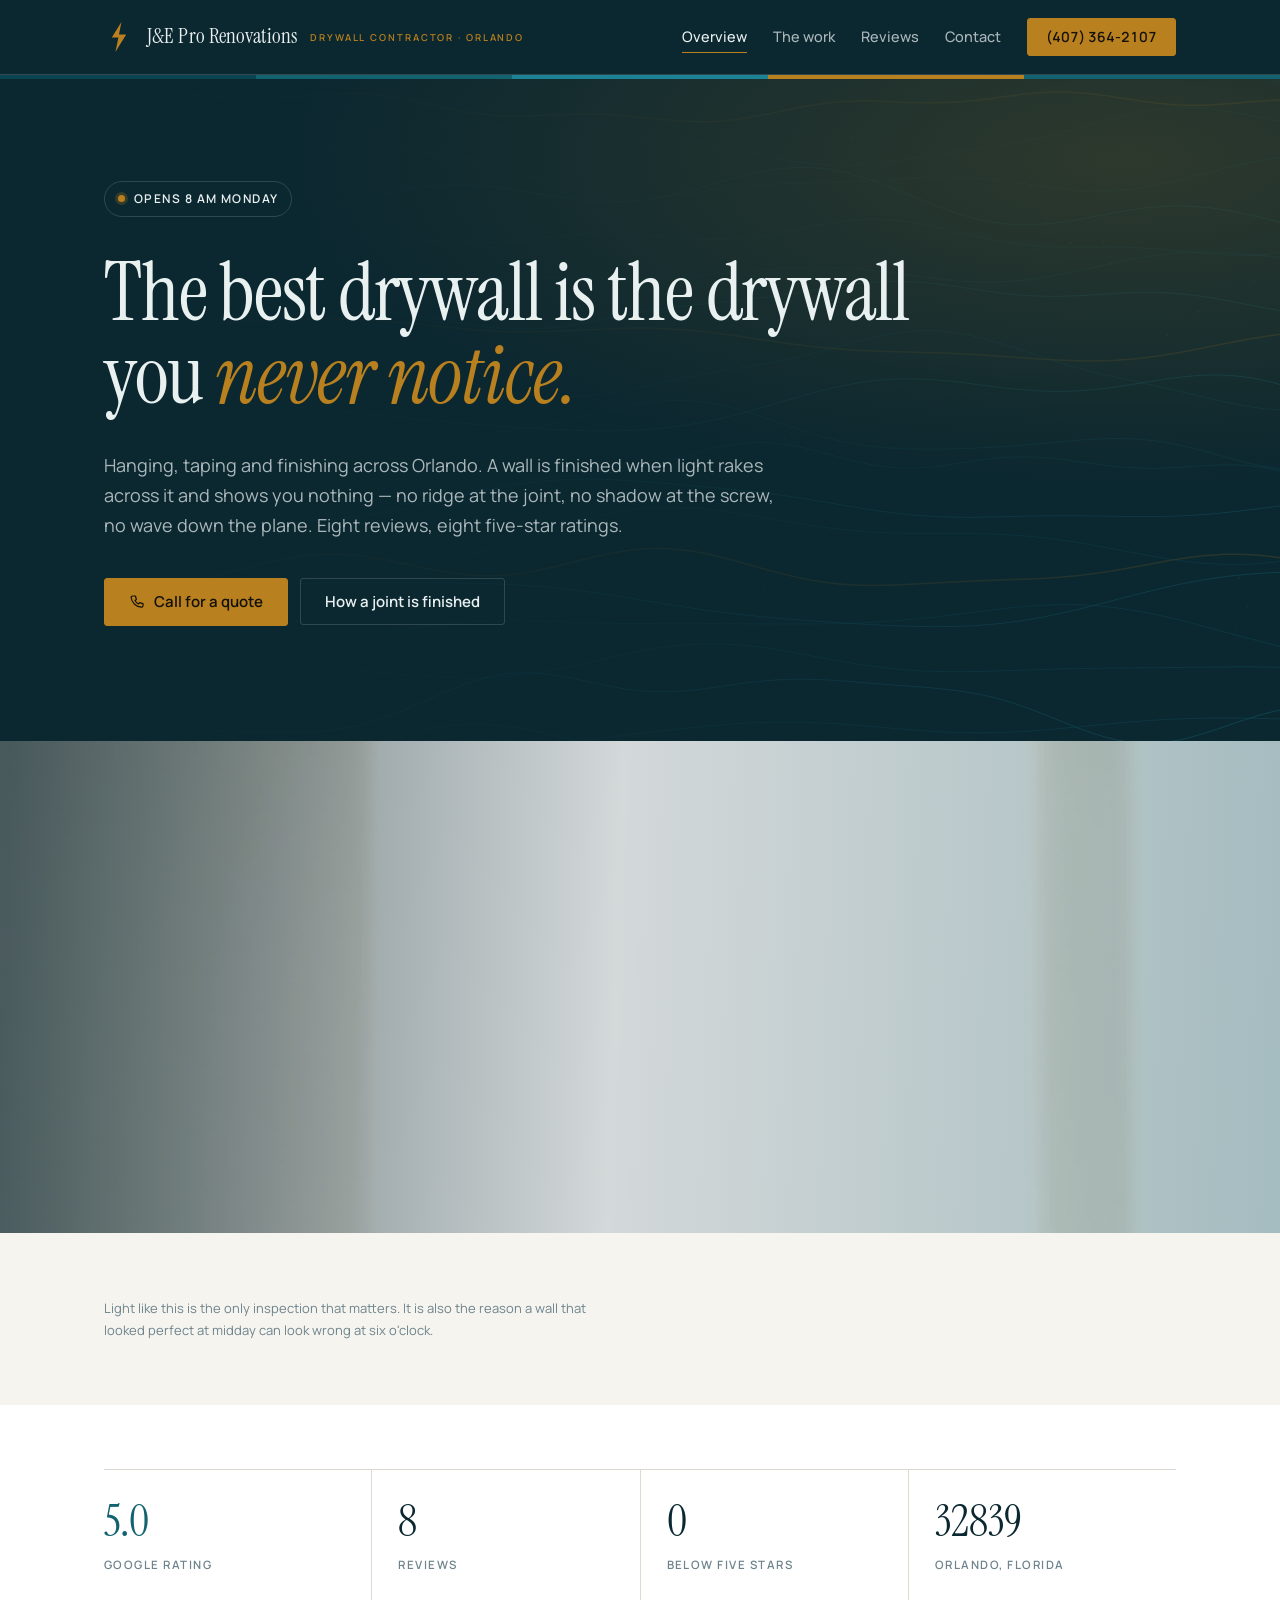
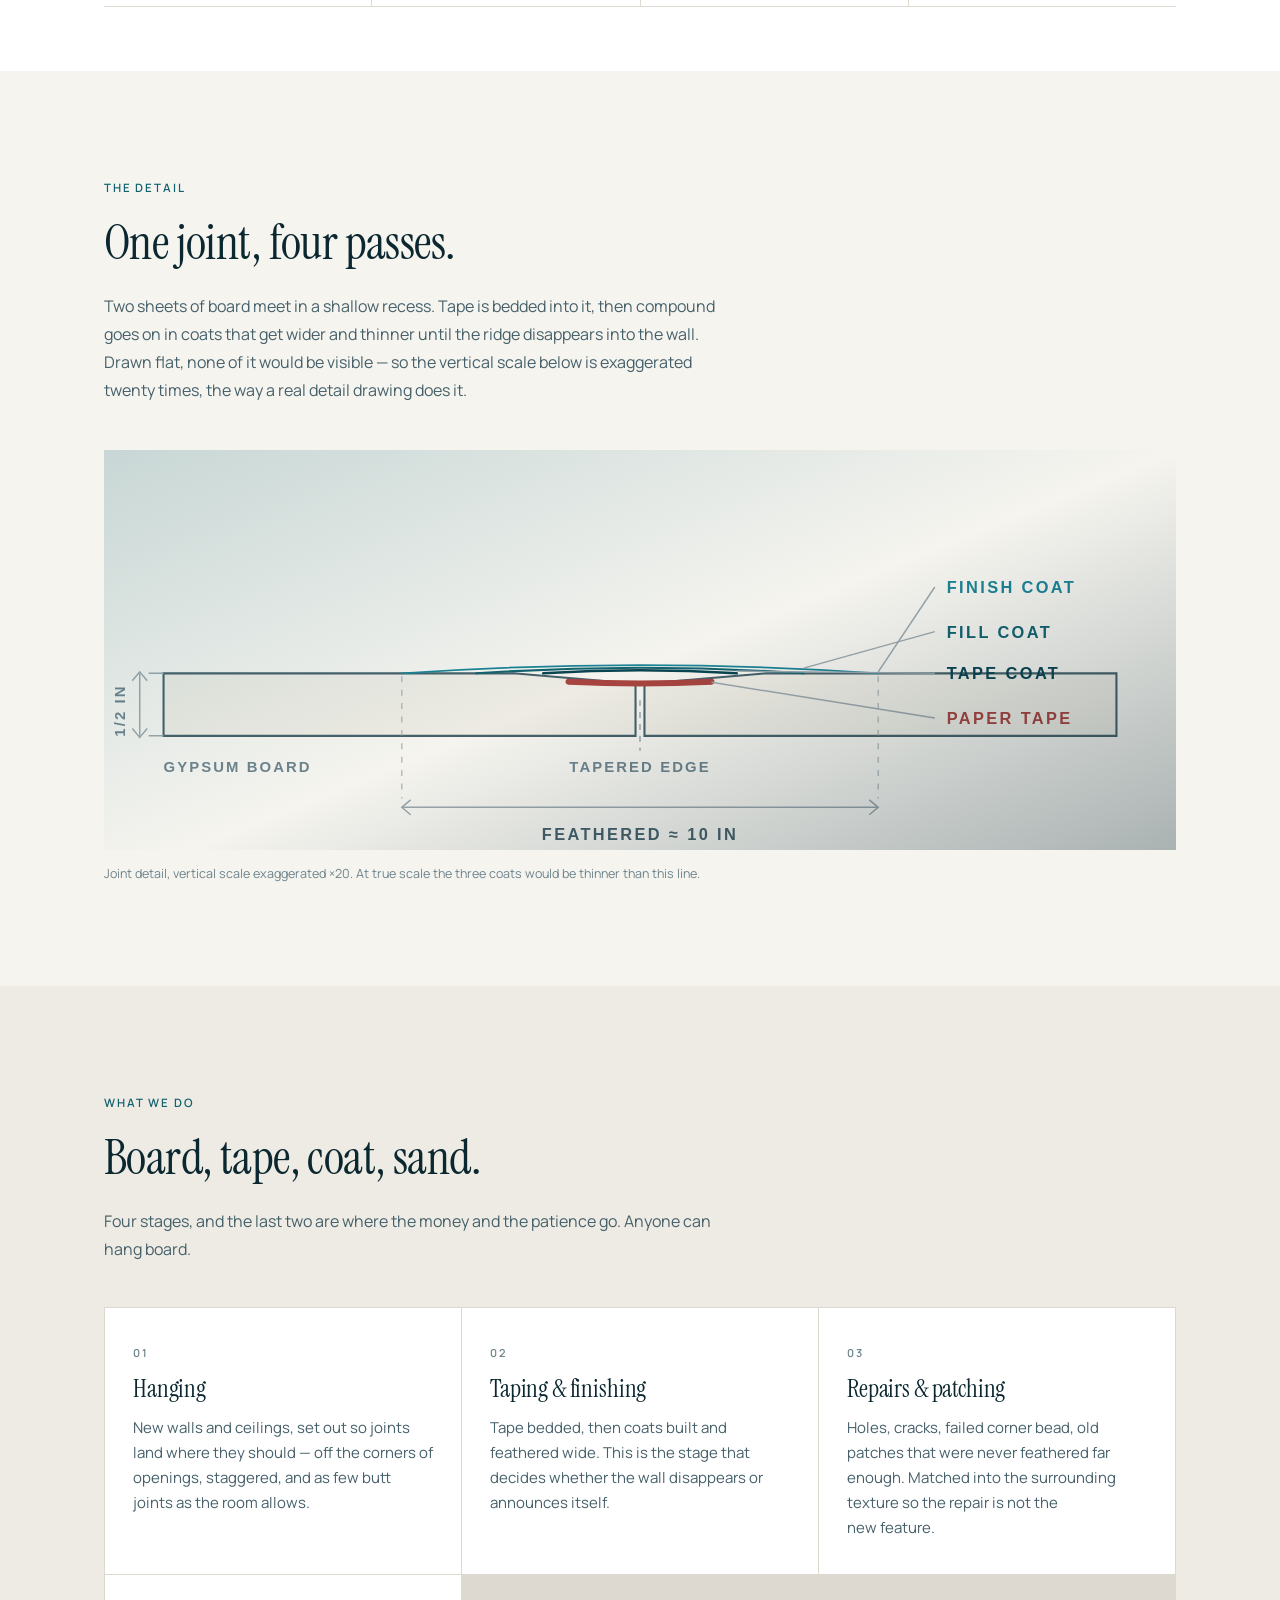
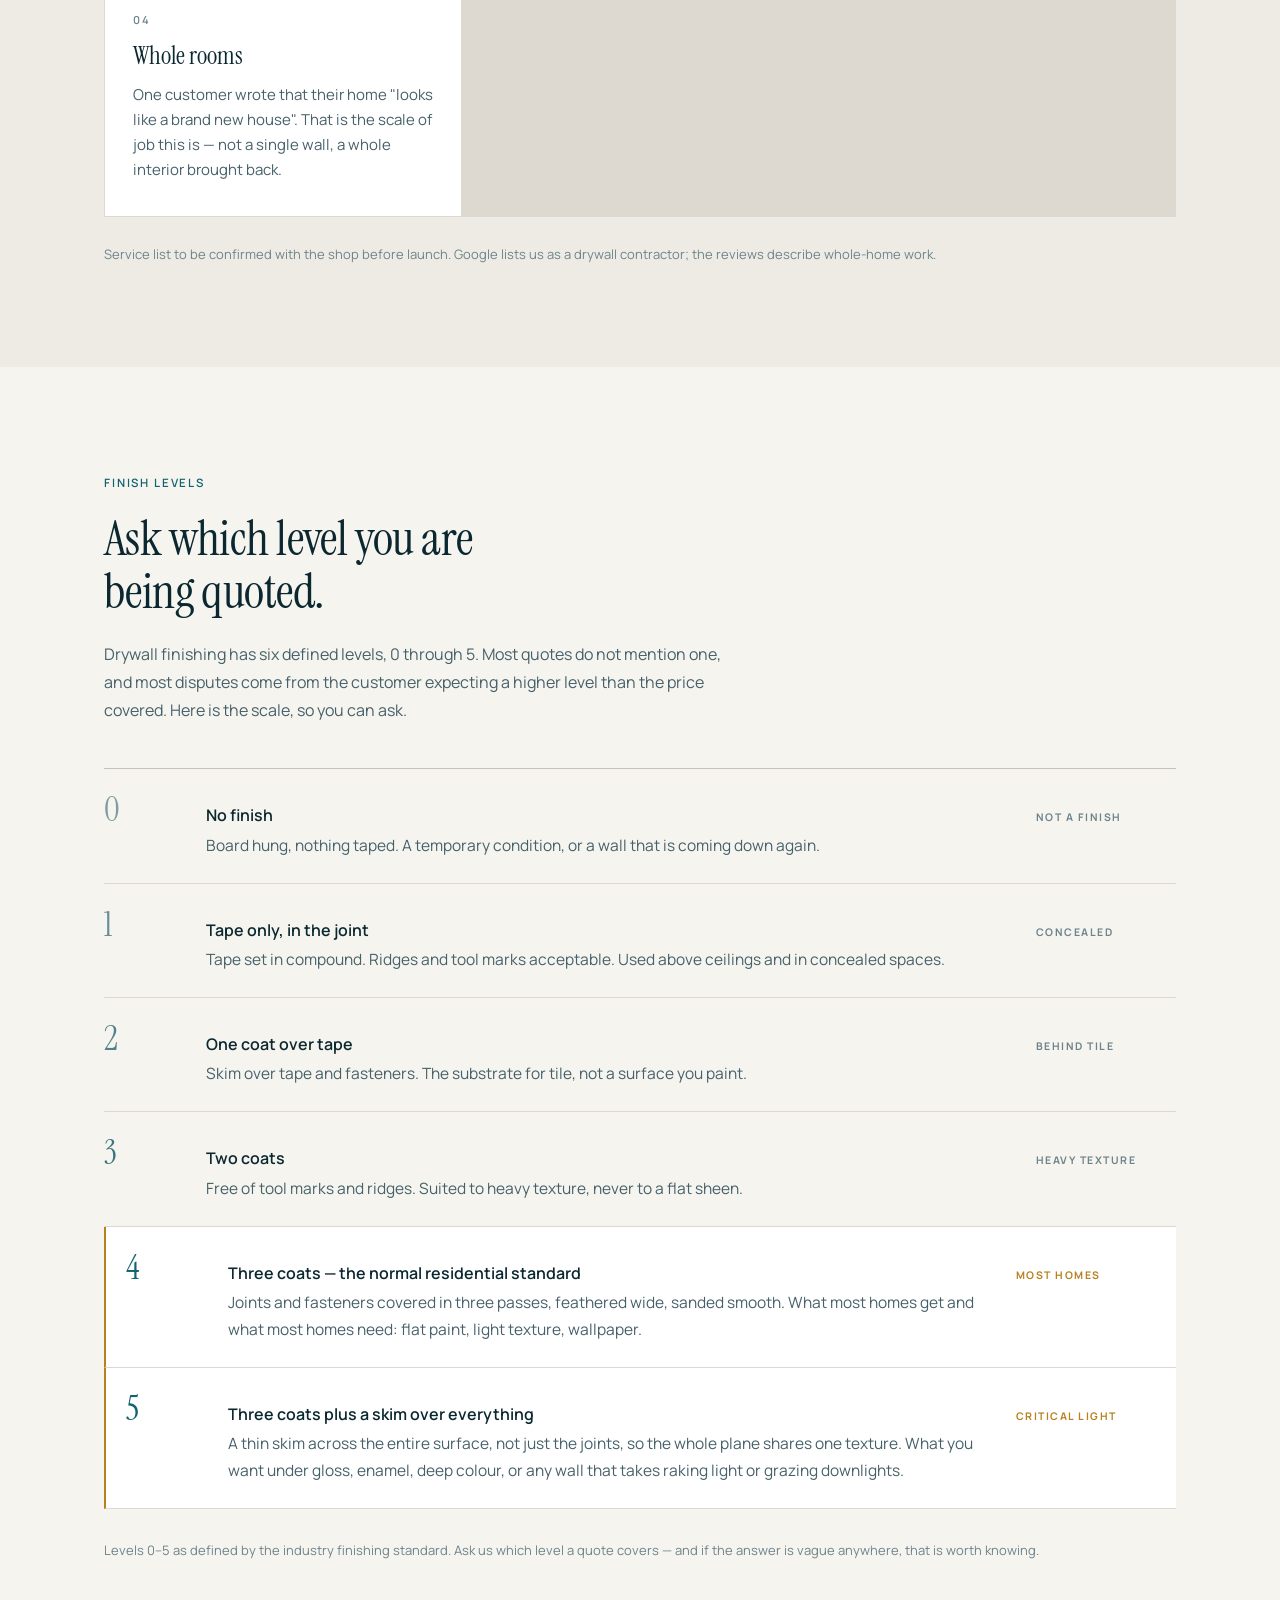
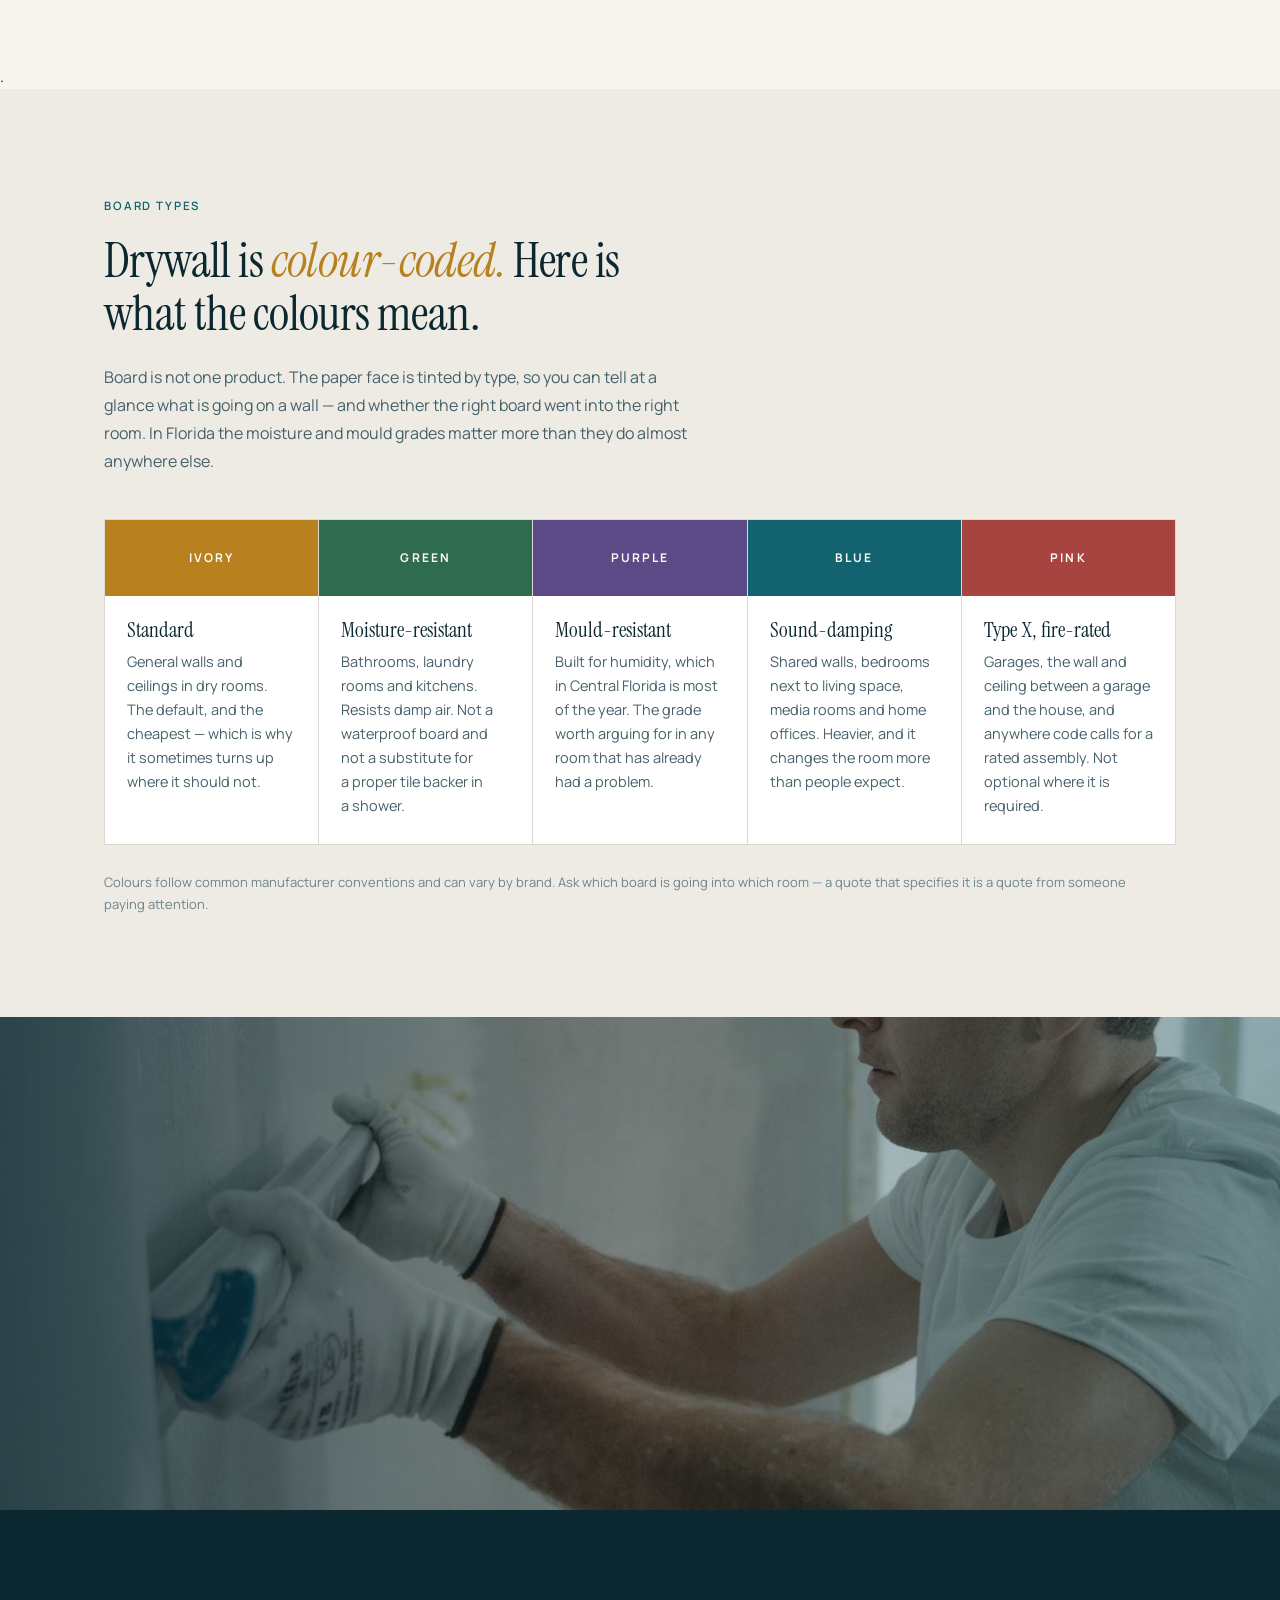
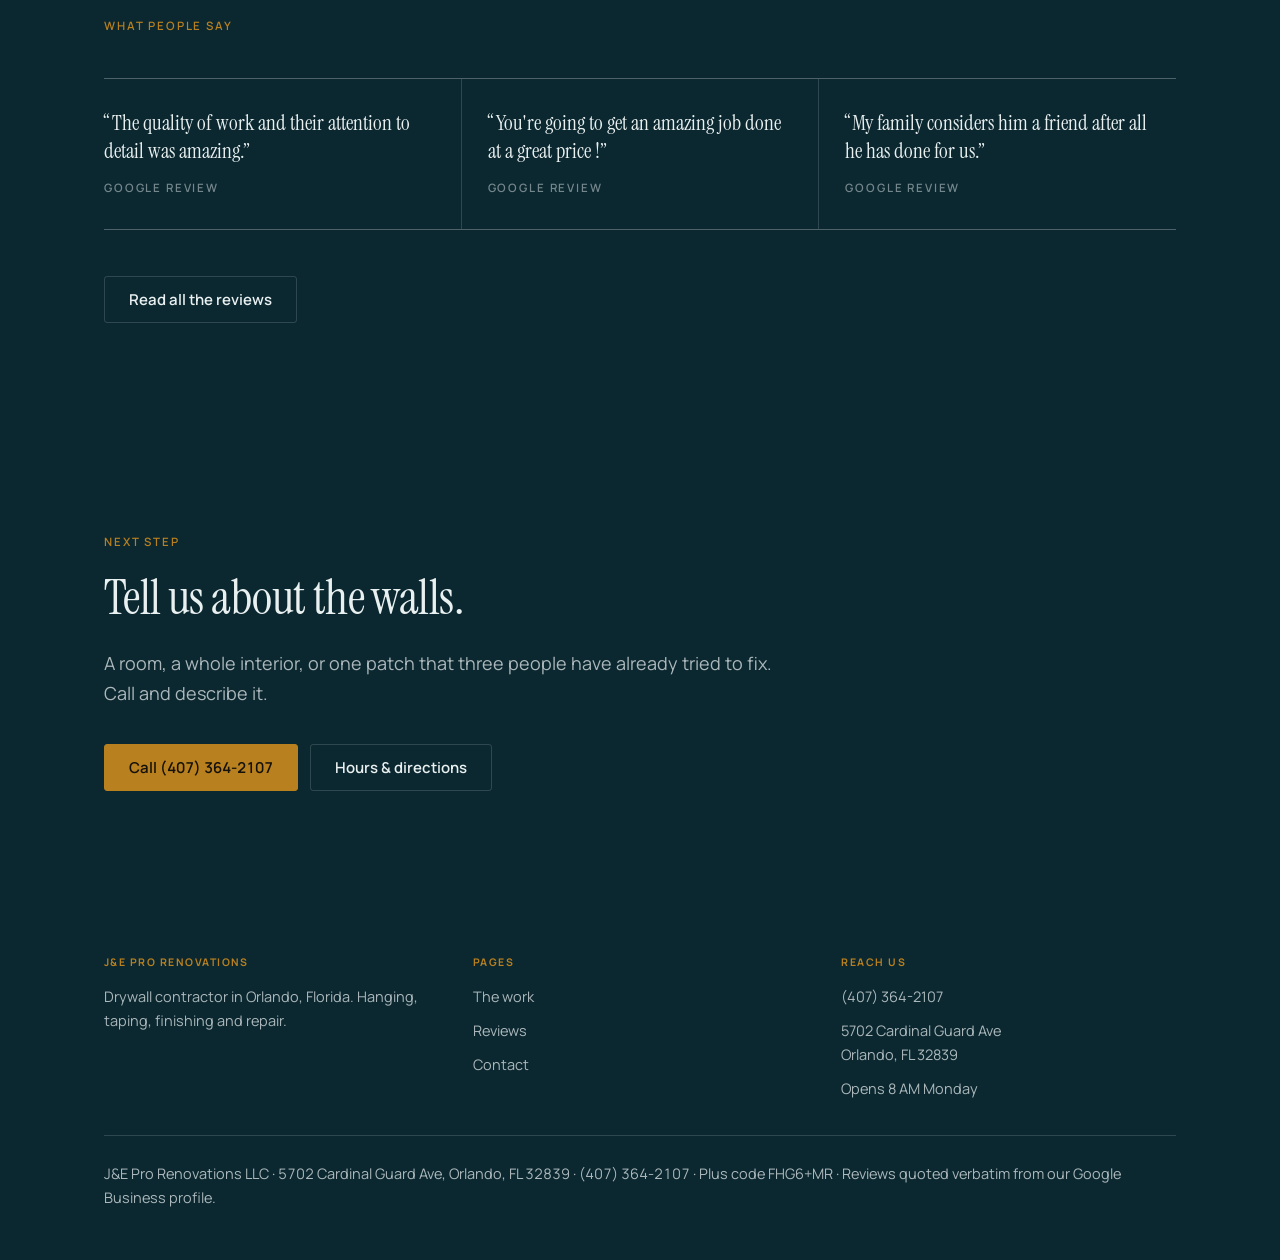
==== commit 2a10aea8: "Restyle onto Coastal Electric's design system Replaces the drywall-specific identity with Coastal El" ====
--- a/index.html
+++ b/index.html
@@ -7,7 +7,7 @@
 <meta name="description" content="J&amp;E Pro Renovations LLC — drywall hanging, taping and finishing in Orlando, Florida. 5.0 stars from 8 reviews, every one five stars. (407) 364-2107.">
 <link rel="preconnect" href="https://fonts.googleapis.com">
 <link rel="preconnect" href="https://fonts.gstatic.com" crossorigin>
-<link rel="stylesheet" href="https://fonts.googleapis.com/css2?family=Outfit:wght@200;300;400;600&family=Hanken+Grotesk:wght@400;500;600;700&display=swap">
+<link rel="stylesheet" href="https://fonts.googleapis.com/css2?family=Instrument+Serif:ital@0;1&family=Manrope:wght@400;500;600;700;800&display=swap">
 <link rel="stylesheet" href="assets/site.css">
 </head>
 <body>
@@ -31,6 +31,7 @@
 <main>
 
   <section class="plane-dark rake">
+    <canvas id="chart" aria-hidden="true"></canvas>
     <div class="wrap" style="padding-top: clamp(56px, 8vw, 104px); padding-bottom: clamp(64px, 9vw, 120px)">
       <span class="chip"><span class="dot"></span>Opens 8 AM Monday</span>
       <h1 class="display" style="margin-top: 34px; max-width: 22ch">The best drywall is the drywall you <em>never notice.</em></h1>
@@ -75,16 +76,16 @@
       <figure class="shot" style="margin: 0">
         <svg viewBox="0 0 720 270" fill="none" role="img" aria-label="A section detail of a taped drywall joint showing two tapered-edge boards, paper tape bedded in the recess, and tape, fill and finish coats feathering wider and thinner. Vertical scale exaggerated twenty times." style="width: 100%">
           <!-- gypsum boards, tapered edges meeting at the joint -->
-          <path d="M40 192L40 150L275 150L357 157L357 192Z" fill="var(--paper-2)" stroke="var(--ink-2)" stroke-width="1.4"/>
-          <path d="M363 192L363 157L445 150L680 150L680 192Z" fill="var(--paper-2)" stroke="var(--ink-2)" stroke-width="1.4"/>
+          <path d="M40 192L40 150L275 150L357 157L357 192Z" fill="var(--surface-2)" stroke="var(--ink-2)" stroke-width="1.4"/>
+          <path d="M363 192L363 157L445 150L680 150L680 192Z" fill="var(--surface-2)" stroke="var(--ink-2)" stroke-width="1.4"/>
 
           <!-- paper tape, bedded into the recess -->
           <path d="M312 155.6Q360 158 408 155.6" stroke="var(--code-fire)" stroke-width="4" stroke-linecap="round"/>
 
           <!-- three coats: each wider, each thinner, feathering to nothing -->
-          <path d="M295 150Q360 146 425 150" stroke="var(--blue-deep)" stroke-width="1.7" stroke-linecap="round"/>
-          <path d="M250 150Q360 142.5 470 150" stroke="var(--blue)" stroke-width="1.4" stroke-linecap="round"/>
-          <path d="M200 150Q360 139 520 150" stroke="var(--blue-hi)" stroke-width="1.2" stroke-linecap="round"/>
+          <path d="M295 150Q360 146 425 150" stroke="var(--teal-deep)" stroke-width="1.7" stroke-linecap="round"/>
+          <path d="M250 150Q360 142.5 470 150" stroke="var(--teal)" stroke-width="1.4" stroke-linecap="round"/>
+          <path d="M200 150Q360 139 520 150" stroke="var(--teal-bright)" stroke-width="1.2" stroke-linecap="round"/>
 
           <!-- board thickness dimension -->
           <g stroke="var(--ink-4)" stroke-width="1">
@@ -101,9 +102,9 @@
             <path d="M425 148.5L558 150"/>
             <path d="M408 156L558 180"/>
           </g>
-          <text x="566" y="96" font-family="Hanken Grotesk, sans-serif" font-size="11" font-weight="700" letter-spacing="1.6" fill="var(--blue-hi)">FINISH COAT</text>
-          <text x="566" y="126" font-family="Hanken Grotesk, sans-serif" font-size="11" font-weight="700" letter-spacing="1.6" fill="var(--blue)">FILL COAT</text>
-          <text x="566" y="154" font-family="Hanken Grotesk, sans-serif" font-size="11" font-weight="700" letter-spacing="1.6" fill="var(--blue-deep)">TAPE COAT</text>
+          <text x="566" y="96" font-family="Hanken Grotesk, sans-serif" font-size="11" font-weight="700" letter-spacing="1.6" fill="var(--teal-bright)">FINISH COAT</text>
+          <text x="566" y="126" font-family="Hanken Grotesk, sans-serif" font-size="11" font-weight="700" letter-spacing="1.6" fill="var(--teal)">FILL COAT</text>
+          <text x="566" y="154" font-family="Hanken Grotesk, sans-serif" font-size="11" font-weight="700" letter-spacing="1.6" fill="var(--teal-deep)">TAPE COAT</text>
           <text x="566" y="184" font-family="Hanken Grotesk, sans-serif" font-size="11" font-weight="700" letter-spacing="1.6" fill="var(--code-fire)">PAPER TAPE</text>
 
           <!-- tapered edge call-out -->
@@ -333,5 +334,6 @@
   </div>
 </footer>
 
+<script src="assets/chart.js"></script>
 </body>
 </html>
--- a/assets/site.css
+++ b/assets/site.css
@@ -1,463 +1,443 @@
 /* ═══════════════════════════════════════════════════════════════════
    J&E Pro Renovations LLC — Drywall contractor, Orlando FL
 
-   Colour comes from the material. Gypsum board is colour-coded by type
-   in the trade — ivory for standard, green for moisture-resistant,
-   purple for mould-resistant, blue for sound-damping, pink for Type X
-   fire-rated — and primer blue is what a finished wall looks like
-   before paint. Those are the palette, used functionally.
+   Design: Coastal Electric of Naples' system, applied here. Same
+   tokens, same type pairing, same component language — deep Gulf navy,
+   chart teal, a single sunset amber on pale shell; Instrument Serif
+   over Manrope; centred bands and a canvas contour hero.
+
+   The one thing kept from the drywall build is the board-type colour
+   code, because those colours are data — green board is green — and
+   they read here as a legend rather than as brand colour.
    ═══════════════════════════════════════════════════════════════════ */
 
 :root {
-  /* grounds — warm gypsum paper, not white */
-  --cream:   #FDFBF6;
-  --paper:   #F6F2EA;
-  --paper-2: #EDE7DB;
-  --paper-3: #E3DCCC;
-
-  --ink:   #171A22;
-  --ink-2: #4A5262;
-  --ink-3: #7B8494;
-  --ink-4: #A8B0BD;
-
-  /* primer blue — the primary */
-  --blue:      #2B4CAB;
-  --blue-hi:   #3D63CE;
-  --blue-deep: #1A2F73;
-  --blue-ink:  #101C45;
-  --blue-soft: #E3E9F9;
-  --blue-mid:  #C3CFF1;
-
-  /* board-type colour codes, used to mean something */
-  --code-standard: #C08B2E;
-  --code-moisture: #3B7A5C;
-  --code-mould:    #6A4C9C;
-  --code-sound:    #2B4CAB;
-  --code-fire:     #C8434F;
-
-  --on-blue:   #F2F5FE;
-  --on-blue-2: rgba(242, 245, 254, 0.76);
-  --on-blue-3: rgba(242, 245, 254, 0.52);
-  --hair-blue: rgba(242, 245, 254, 0.20);
-
-  --hair: rgba(23, 26, 34, 0.12);
-  --hair-2: rgba(23, 26, 34, 0.22);
-
-  --lift-sm: 0 1px 2px rgba(23,26,34,.05), 0 10px 24px -16px rgba(23,26,34,.22);
-  --lift:    0 2px 6px rgba(23,26,34,.06), 0 30px 64px -36px rgba(26,47,115,.38);
-
-  --font-display: "Outfit", "Helvetica Neue", Arial, sans-serif;
-  --font-body:    "Hanken Grotesk", "Segoe UI", Helvetica, Arial, sans-serif;
-
-  --wrap: 1140px;
-  --gutter: clamp(22px, 5.5vw, 68px);
+  --shell:      #F5F4EF;
+  --surface:    #FFFFFF;
+  --surface-2:  #EDEBE3;
+  --ink:        #0B2730;
+  --ink-2:      #46606A;
+  --ink-3:      #6E838C;
+  --ink-4:      #9AA6AC;
+  --rule:       #DDD9D0;
+  --rule-2:     #C5C1B6;
+
+  --teal:       #12626F;
+  --teal-bright:#1B8395;
+  --teal-deep:  #0A4451;
+  --amber:      #B8801E;
+  --amber-soft: #F4E7CD;
+
+  --deep:       #0B2730;
+  --deep-2:     #10353F;
+  --on-deep:    #E9F0F0;
+  --on-deep-2:  rgba(233, 240, 240, 0.72);
+  --on-deep-3:  rgba(233, 240, 240, 0.48);
+  --rule-deep:  rgba(233, 240, 240, 0.16);
+
+  /* board-type colour code — data, not brand */
+  --code-standard: #B8801E;
+  --code-moisture: #2F6B4F;
+  --code-mould:    #5C4A86;
+  --code-sound:    #12626F;
+  --code-fire:     #A8443F;
+
+  --font-display: "Instrument Serif", Georgia, "Times New Roman", serif;
+  --font-body:    "Manrope", "Segoe UI", Helvetica, Arial, sans-serif;
+
+  --wrap: 1200px;
+  --gutter: clamp(20px, 5vw, 64px);
+  --radius: 3px;
 }
 
 @media (prefers-color-scheme: dark) {
   :root:not([data-theme="light"]) {
-    --cream: #141821; --paper: #101520; --paper-2: #182031; --paper-3: #202940;
-    --ink: #EDEFF4; --ink-2: #A9B2C4; --ink-3: #808A9E; --ink-4: #616B80;
-    --blue: #6E8FE8; --blue-hi: #92AAF0; --blue-deep: #0E1938; --blue-ink: #080F26;
-    --blue-soft: #16203C; --blue-mid: #22315A;
-    --code-standard: #DFAE55; --code-moisture: #5FA982;
-    --code-mould: #9B7CD0; --code-sound: #6E8FE8; --code-fire: #E4737D;
-    --on-blue: #EDF1FE; --on-blue-2: rgba(237,241,254,.76);
-    --on-blue-3: rgba(237,241,254,.52); --hair-blue: rgba(237,241,254,.18);
-    --hair: rgba(237,239,244,.14); --hair-2: rgba(237,239,244,.24);
-    --lift-sm: 0 1px 2px rgba(0,0,0,.5), 0 10px 24px -16px rgba(0,0,0,.7);
-    --lift: 0 2px 6px rgba(0,0,0,.5), 0 30px 64px -36px rgba(0,0,0,.9);
+    --shell: #071317; --surface: #0D1F25; --surface-2: #142B33;
+    --ink: #E7EFEF; --ink-2: #A6BBC0; --ink-3: #7C949A; --ink-4: #63787E;
+    --rule: #1D3841; --rule-2: #2A4B55;
+    --teal: #4FB0C1; --teal-bright: #74CAD8; --teal-deep: #8CD9E4;
+    --amber: #DCA644; --amber-soft: #322710;
+    --deep: #050F13; --deep-2: #0B1F26;
+    --on-deep: #E7EFEF; --on-deep-2: rgba(231,239,239,.72);
+    --on-deep-3: rgba(231,239,239,.46); --rule-deep: rgba(231,239,239,.14);
+    --code-standard: #DCA644; --code-moisture: #5FA982;
+    --code-mould: #9585C4; --code-fire: #D2726D; --code-sound: #4FB0C1;
   }
 }
 :root[data-theme="dark"] {
-  --cream: #141821; --paper: #101520; --paper-2: #182031; --paper-3: #202940;
-  --ink: #EDEFF4; --ink-2: #A9B2C4; --ink-3: #808A9E; --ink-4: #616B80;
-  --blue: #6E8FE8; --blue-hi: #92AAF0; --blue-deep: #0E1938; --blue-ink: #080F26;
-  --blue-soft: #16203C; --blue-mid: #22315A;
-  --code-standard: #DFAE55; --code-moisture: #5FA982;
-  --code-mould: #9B7CD0; --code-sound: #6E8FE8; --code-fire: #E4737D;
-  --on-blue: #EDF1FE; --on-blue-2: rgba(237,241,254,.76);
-  --on-blue-3: rgba(237,241,254,.52); --hair-blue: rgba(237,241,254,.18);
-  --hair: rgba(237,239,244,.14); --hair-2: rgba(237,239,244,.24);
-  --lift-sm: 0 1px 2px rgba(0,0,0,.5), 0 10px 24px -16px rgba(0,0,0,.7);
-  --lift: 0 2px 6px rgba(0,0,0,.5), 0 30px 64px -36px rgba(0,0,0,.9);
+  --shell: #071317; --surface: #0D1F25; --surface-2: #142B33;
+  --ink: #E7EFEF; --ink-2: #A6BBC0; --ink-3: #7C949A; --ink-4: #63787E;
+  --rule: #1D3841; --rule-2: #2A4B55;
+  --teal: #4FB0C1; --teal-bright: #74CAD8; --teal-deep: #8CD9E4;
+  --amber: #DCA644; --amber-soft: #322710;
+  --deep: #050F13; --deep-2: #0B1F26;
+  --on-deep: #E7EFEF; --on-deep-2: rgba(231,239,239,.72);
+  --on-deep-3: rgba(231,239,239,.46); --rule-deep: rgba(231,239,239,.14);
+  --code-standard: #DCA644; --code-moisture: #5FA982;
+  --code-mould: #9585C4; --code-fire: #D2726D; --code-sound: #4FB0C1;
 }
 
 *, *::before, *::after { box-sizing: border-box; }
 
 body {
   margin: 0;
-  background: var(--paper);
+  background: var(--shell);
   color: var(--ink);
   font-family: var(--font-body);
-  font-size: 17px;
-  line-height: 1.68;
+  font-size: 16px;
+  line-height: 1.6;
   text-wrap: pretty;
   -webkit-font-smoothing: antialiased;
   -moz-osx-font-smoothing: grayscale;
 }
 h1, h2, h3, h4 { margin: 0; font-weight: 400; }
 p { margin: 0; }
-img, svg { display: block; max-width: 100%; }
-a { color: var(--blue); text-underline-offset: 4px; }
-a:hover { color: var(--blue-hi); }
+img, svg, canvas { display: block; max-width: 100%; }
+a { color: var(--teal); text-underline-offset: 3px; }
+a:hover { color: var(--teal-bright); }
 :focus { outline: none; }
-:focus-visible { outline: 3px solid var(--blue); outline-offset: 3px; }
-::selection { background: var(--blue-mid); }
+:focus-visible { outline: 2px solid var(--teal-bright); outline-offset: 3px; border-radius: 2px; }
+::selection { background: color-mix(in srgb, var(--teal) 26%, transparent); }
 
 .wrap { max-width: var(--wrap); margin: 0 auto; padding: 0 var(--gutter); }
-.section { padding: clamp(64px, 8vw, 124px) 0; }
-.section-sm { padding: clamp(44px, 5vw, 72px) 0; }
+.section { padding: clamp(64px, 8vw, 104px) 0; }
+.section-sm { padding: clamp(44px, 5vw, 64px) 0; }
 
 /* ══ grounds ══ */
-.plane-0 { background: var(--cream); }
-.plane-1 { background: var(--paper); }
-.plane-2 { background: var(--blue-soft); }
-.plane-3 { background: var(--paper-2); }
-.plane-dark {
-  background: var(--blue-ink); color: var(--on-blue);
-  background-image:
-    radial-gradient(105% 130% at 88% -10%, color-mix(in srgb, var(--blue) 62%, transparent) 0%, transparent 58%),
-    radial-gradient(80% 90% at 0% 100%, color-mix(in srgb, var(--code-mould) 30%, transparent) 0%, transparent 60%);
-}
-.plane-dark .lede, .plane-dark .body { color: var(--on-blue-2); }
-.plane-dark .cap { color: var(--blue-mid); }
-.plane-dark .fine { color: var(--on-blue-3); }
-.plane-dark a { color: var(--on-blue); }
-
-/* raking light, now tinted */
+.plane-0 { background: var(--surface); }
+.plane-1 { background: var(--shell); }
+.plane-2 { background: var(--surface-2); }
+.plane-3 { background: var(--surface-2); }
+.plane-dark { background: var(--deep); color: var(--on-deep); }
+.plane-dark .lede, .plane-dark .body { color: var(--on-deep-2); }
+.plane-dark .cap { color: var(--amber); }
+.plane-dark .fine { color: var(--on-deep-3); }
+.plane-dark a { color: var(--on-deep); }
+
+/* the hero glow, as on Coastal */
 .rake { position: relative; overflow: hidden; }
-.rake::before {
-  content: ""; position: absolute; inset: 0; pointer-events: none;
-  background: linear-gradient(103deg,
-    color-mix(in srgb, var(--blue) 12%, transparent) 0%,
-    transparent 38%,
-    transparent 66%,
-    color-mix(in srgb, var(--code-standard) 10%, transparent) 100%);
-}
-.rake > * { position: relative; }
-
-/* a thick colour bar that opens a section */
-.bar { height: 7px; display: flex; }
+.rake.plane-dark::before {
+  content: ""; position: absolute; inset: 0; pointer-events: none; z-index: 1;
+  background:
+    radial-gradient(120% 90% at 88% 12%, color-mix(in srgb, var(--amber) 20%, transparent) 0%, transparent 55%),
+    linear-gradient(96deg, var(--deep) 4%, color-mix(in srgb, var(--deep) 82%, transparent) 48%, color-mix(in srgb, var(--deep) 42%, transparent) 100%);
+}
+.rake > * { position: relative; z-index: 2; }
+#chart { position: absolute; inset: 0; width: 100%; height: 100%; z-index: 0; }
+/* static contour lines on the subpage openers, as on Coastal */
+.contour { position: absolute; inset: 0; opacity: .55; }
+.rake > .contour { z-index: 0; }
+
+/* the opening strip: teal to amber, in place of the board-code bar */
+.bar { height: 4px; display: flex; }
 .bar span { flex: 1; }
-.bar span:nth-child(1) { background: var(--code-standard); }
-.bar span:nth-child(2) { background: var(--code-moisture); }
-.bar span:nth-child(3) { background: var(--code-mould); }
-.bar span:nth-child(4) { background: var(--code-sound); }
-.bar span:nth-child(5) { background: var(--code-fire); }
+.bar span:nth-child(1) { background: var(--teal-deep); }
+.bar span:nth-child(2) { background: var(--teal); }
+.bar span:nth-child(3) { background: var(--teal-bright); }
+.bar span:nth-child(4) { background: var(--amber); }
+.bar span:nth-child(5) { background: var(--teal); }
 
 /* ══ typography ══ */
 .display {
   font-family: var(--font-display);
-  font-weight: 300;
-  font-size: clamp(40px, 6.6vw, 92px);
-  line-height: 1.02; letter-spacing: -0.03em;
-}
-.display em { font-style: normal; font-weight: 600; color: var(--blue); }
-.plane-dark .display em { color: var(--blue-mid); }
+  font-weight: 400;
+  font-size: clamp(44px, 6.4vw, 88px);
+  line-height: 1.02; letter-spacing: -0.015em;
+}
+.display em { font-style: italic; color: var(--amber); }
 .h-section {
   font-family: var(--font-display);
-  font-weight: 300;
-  font-size: clamp(28px, 4vw, 52px);
-  line-height: 1.08; letter-spacing: -0.026em;
-}
-.h-section em { font-style: normal; font-weight: 600; color: var(--blue); }
+  font-weight: 400;
+  font-size: clamp(32px, 3.8vw, 50px);
+  line-height: 1.08; letter-spacing: -0.012em;
+}
+.h-section em { font-style: italic; color: var(--amber); }
 .h-sub {
   font-family: var(--font-display);
-  font-weight: 500;
-  font-size: clamp(21px, 2.2vw, 28px);
-  line-height: 1.22; letter-spacing: -0.016em;
+  font-weight: 400;
+  font-size: clamp(24px, 2.4vw, 32px);
+  line-height: 1.14; letter-spacing: -0.008em;
 }
 .cap {
   display: inline-block;
   font-family: var(--font-body);
-  font-size: 11px; font-weight: 700;
-  letter-spacing: 0.22em; text-transform: uppercase;
-  color: var(--blue);
-}
-.cap-tag {
-  background: var(--blue); color: var(--on-blue);
-  padding: 6px 12px; border-radius: 2px; letter-spacing: 0.18em;
-}
-.lede { font-size: 20px; line-height: 34px; color: var(--ink-2); }
-.body { font-size: 17px; line-height: 30px; color: var(--ink-2); }
+  font-size: 11.5px; font-weight: 600;
+  letter-spacing: 0.16em; text-transform: uppercase;
+  color: var(--teal);
+}
+.lede { font-size: 18px; line-height: 30px; color: var(--ink-2); }
+.body { font-size: 16px; line-height: 28px; color: var(--ink-2); }
 .fine { font-size: 13px; line-height: 22px; color: var(--ink-3); }
-.measure { max-width: 60ch; }
-.measure-tight { max-width: 44ch; }
+.measure { max-width: 62ch; }
+.measure-tight { max-width: 46ch; }
 .num { font-variant-numeric: tabular-nums; }
 
 /* ══ buttons ══ */
 .btn {
-  display: inline-flex; align-items: center; justify-content: center; gap: 10px;
-  font-family: var(--font-body); font-weight: 700; font-size: 15px;
+  display: inline-flex; align-items: center; justify-content: center; gap: 9px;
+  font-family: var(--font-body); font-weight: 600; font-size: 15px;
   line-height: 1; text-decoration: none; cursor: pointer;
-  padding: 17px 30px; border: 2px solid transparent; border-radius: 3px;
-  white-space: nowrap; font-variant-numeric: tabular-nums;
-  transition: background-color .18s ease, color .18s ease, border-color .18s ease, box-shadow .18s ease, transform .18s ease;
+  padding: 15px 24px; border-radius: var(--radius);
+  border: 1px solid transparent; white-space: nowrap;
+  font-variant-numeric: tabular-nums;
+  transition: background-color .16s ease, border-color .16s ease, color .16s ease;
 }
 .btn svg { flex: none; }
-.btn-ink {
-  background: var(--blue); border-color: var(--blue); color: var(--on-blue);
-  box-shadow: 0 10px 22px -12px color-mix(in srgb, var(--blue) 70%, transparent);
-}
-.btn-ink:hover { background: var(--blue-hi); border-color: var(--blue-hi); color: var(--on-blue); transform: translateY(-1px); }
-.btn-bare { color: var(--blue); border-color: var(--blue-mid); background: transparent; }
-.btn-bare:hover { border-color: var(--blue); background: var(--blue-soft); }
-.plane-dark .btn-ink { background: var(--on-blue); border-color: var(--on-blue); color: var(--blue-ink); box-shadow: none; }
-.plane-dark .btn-ink:hover { background: var(--blue-mid); border-color: var(--blue-mid); color: var(--blue-ink); }
-.plane-dark .btn-bare { color: var(--on-blue); border-color: var(--hair-blue); }
-.plane-dark .btn-bare:hover { border-color: var(--on-blue); background: rgba(255,255,255,.06); }
-.btn-sm { font-size: 14px; padding: 12px 20px; }
-.btn-row { display: flex; flex-wrap: wrap; gap: 14px; align-items: center; }
-
-/* ══ header ══ */
-.top { background: var(--cream); border-bottom: 1px solid var(--hair); }
+.btn-ink { background: var(--amber); color: #14100A; border-color: var(--amber); }
+.btn-ink:hover { background: #A06E15; border-color: #A06E15; color: #14100A; }
+.btn-bare { border-color: var(--rule-2); color: var(--ink); background: transparent; }
+.btn-bare:hover { border-color: var(--teal); color: var(--teal); }
+.plane-dark .btn-ink { background: var(--amber); color: #14100A; border-color: var(--amber); }
+.plane-dark .btn-bare { border-color: var(--rule-deep); color: var(--on-deep); }
+.plane-dark .btn-bare:hover { border-color: var(--on-deep); color: var(--on-deep); }
+.btn-sm { font-size: 14px; padding: 11px 18px; }
+.btn-row { display: flex; flex-wrap: wrap; gap: 12px; align-items: center; }
+
+/* ══ hours chip — Coastal's live badge ══ */
+.chip {
+  display: inline-flex; align-items: center; gap: 9px;
+  font-size: 12px; font-weight: 600; letter-spacing: 0.12em;
+  text-transform: uppercase; color: var(--ink-2);
+  border: 1px solid var(--rule-2); padding: 7px 13px; border-radius: 999px;
+}
+.chip .dot {
+  width: 7px; height: 7px; flex: none; border-radius: 50%; background: var(--amber);
+  box-shadow: 0 0 0 3px color-mix(in srgb, var(--amber) 24%, transparent);
+  animation: beat 2.6s ease-in-out infinite;
+}
+@keyframes beat { 0%, 100% { opacity: 1; } 50% { opacity: .4; } }
+.plane-dark .chip { border-color: var(--rule-deep); color: var(--on-deep); }
+
+/* ══ header — Coastal's nav ══ */
+.top { background: var(--deep); color: var(--on-deep); border-bottom: 1px solid var(--rule-deep); }
 .top-in {
-  max-width: var(--wrap); margin: 0 auto; padding: 24px var(--gutter) 22px;
-  display: flex; align-items: center; flex-wrap: wrap; gap: 12px 32px;
+  max-width: var(--wrap); margin: 0 auto; padding: 0 var(--gutter);
+  display: flex; align-items: center; flex-wrap: wrap; gap: 10px 26px;
+  min-height: 74px;
 }
 .brand { text-decoration: none; margin-right: auto; display: flex; align-items: center; gap: 13px; }
 .brand::before {
-  content: ""; width: 8px; height: 40px; flex: none; border-radius: 1px;
-  background: linear-gradient(180deg, var(--code-standard) 0 20%, var(--code-moisture) 20% 40%, var(--code-mould) 40% 60%, var(--code-sound) 60% 80%, var(--code-fire) 80% 100%);
+  content: ""; width: 30px; height: 30px; flex: none;
+  background: var(--amber);
+  clip-path: polygon(58% 0%, 26% 52%, 48% 52%, 38% 100%, 74% 42%, 50% 42%);
 }
 .brand .n {
   display: block;
-  font-family: var(--font-display); font-weight: 600;
-  font-size: 21px; letter-spacing: -0.02em; color: var(--ink);
+  font-family: var(--font-display); font-weight: 400;
+  font-size: 21px; letter-spacing: 0.005em; color: var(--on-deep);
 }
 .brand .s {
-  display: block; margin-top: 3px;
-  font-size: 10px; font-weight: 700; letter-spacing: 0.2em;
-  text-transform: uppercase; color: var(--blue);
+  display: block; margin-top: 2px;
+  font-size: 9.5px; font-weight: 600; letter-spacing: 0.2em;
+  text-transform: uppercase; color: var(--amber);
 }
 .top a.nl {
-  font-size: 14.5px; font-weight: 600; color: var(--ink-2);
+  font-size: 14.5px; font-weight: 500; color: var(--on-deep-2);
   text-decoration: none; white-space: nowrap;
-  padding-bottom: 3px; border-bottom: 2px solid transparent;
-}
-.top a.nl:hover { color: var(--ink); border-bottom-color: var(--blue-mid); }
-.top a.nl[aria-current="page"] { color: var(--blue); border-bottom-color: var(--blue); }
-
-/* ══ hours chip ══ */
-.chip {
-  display: inline-flex; align-items: center; gap: 10px;
-  font-size: 11.5px; font-weight: 700; letter-spacing: 0.16em;
-  text-transform: uppercase; color: var(--blue);
-  background: var(--blue-soft); border: 1px solid var(--blue-mid);
-  padding: 10px 16px; border-radius: 999px;
-}
-.chip .dot { width: 7px; height: 7px; flex: none; border-radius: 50%; background: var(--code-moisture); }
-.plane-dark .chip { background: rgba(255,255,255,.08); border-color: var(--hair-blue); color: var(--on-blue); }
-.plane-dark .chip .dot { background: var(--code-moisture); }
-
-/* ══ figures ══ */
+  padding: 4px 0; border-bottom: 1px solid transparent;
+}
+.top a.nl:hover { color: var(--on-deep); border-bottom-color: var(--amber); }
+.top a.nl[aria-current="page"] { color: var(--on-deep); border-bottom-color: var(--amber); }
+
+/* ══ figures — Coastal's stat strip ══ */
 .figures {
-  display: grid; grid-template-columns: repeat(auto-fit, minmax(150px, 1fr));
-  gap: 1px; background: var(--hair);
-  border: 1px solid var(--hair);
-  border-radius: 4px; overflow: hidden;
-}
-.figures > div { background: var(--cream); padding: 28px 24px; border-top: 4px solid transparent; }
-.figures > div:nth-child(1) { border-top-color: var(--code-standard); }
-.figures > div:nth-child(2) { border-top-color: var(--code-moisture); }
-.figures > div:nth-child(3) { border-top-color: var(--code-mould); }
-.figures > div:nth-child(4) { border-top-color: var(--code-sound); }
+  display: grid; grid-template-columns: repeat(auto-fit, minmax(160px, 1fr));
+  gap: 1px; background: var(--rule);
+  border-block: 1px solid var(--rule);
+}
+.figures > div { background: var(--shell); padding: 30px 26px; }
+.figures > div:first-child { padding-left: 0; }
+.plane-0 .figures > div { background: var(--surface); }
 .figures .v {
-  font-family: var(--font-display); font-weight: 300;
-  font-size: clamp(38px, 4.4vw, 58px); line-height: 1;
-  letter-spacing: -0.036em; font-variant-numeric: tabular-nums; color: var(--ink);
-}
-.figures .k { margin-top: 12px; color: var(--ink-3); }
-
-/* ══ cards, colour-coded down the row ══ */
-.cards { display: grid; grid-template-columns: repeat(auto-fit, minmax(258px, 1fr)); gap: clamp(20px, 2.6vw, 30px); }
+  font-family: var(--font-display); font-weight: 400;
+  font-size: clamp(34px, 3.4vw, 46px); line-height: 1;
+  font-variant-numeric: tabular-nums; color: var(--ink);
+}
+.figures > div:first-child .v { color: var(--teal); }
+.figures .k { margin-top: 12px; color: var(--ink-3); letter-spacing: 0.13em; }
+
+/* ══ cards — Coastal's service grid ══ */
+.cards {
+  display: grid; grid-template-columns: repeat(auto-fit, minmax(268px, 1fr));
+  gap: 1px; background: var(--rule); border: 1px solid var(--rule);
+}
 .card {
-  background: var(--cream); border-radius: 4px;
-  box-shadow: var(--lift-sm);
-  padding: 0 0 32px;
-  display: flex; flex-direction: column; gap: 12px;
-  overflow: hidden;
-  transition: box-shadow .22s ease, transform .22s ease;
-}
-.card::before { content: ""; display: block; height: 6px; background: var(--blue); }
-.card:nth-child(1)::before { background: var(--code-standard); }
-.card:nth-child(2)::before { background: var(--code-moisture); }
-.card:nth-child(3)::before { background: var(--code-mould); }
-.card:nth-child(4)::before { background: var(--code-sound); }
-.card .cap, .card h3, .card p { margin-inline: 28px; }
-.card:hover { box-shadow: var(--lift); transform: translateY(-3px); }
-.card h3 { font-family: var(--font-display); font-weight: 600; font-size: 22px; line-height: 1.2; letter-spacing: -0.016em; margin-top: 18px; }
-.card p { font-size: 16px; line-height: 27px; color: var(--ink-2); }
-.card:nth-child(1) .cap { color: var(--code-standard); }
-.card:nth-child(2) .cap { color: var(--code-moisture); }
-.card:nth-child(3) .cap { color: var(--code-mould); }
-.card:nth-child(4) .cap { color: var(--code-sound); }
-
-/* ══ FINISH LEVELS — a colour ramp 0 → 5 ══ */
-.levels { display: grid; gap: 10px; }
+  background: var(--surface); padding: 32px 28px 34px;
+  display: flex; flex-direction: column; gap: 0;
+  border-radius: 0; box-shadow: none;
+  transition: background-color .16s ease;
+}
+.card:hover { background: var(--surface-2); transform: none; }
+.card .cap { color: var(--ink-3); font-size: 11px; letter-spacing: 0.14em; margin: 0 0 10px; }
+.card h3 { font-family: var(--font-display); font-weight: 400; font-size: 25px; line-height: 1.12; margin: 0; letter-spacing: -0.006em; }
+.card p { font-size: 15px; line-height: 25px; color: var(--ink-2); margin: 12px 0 0; }
+
+/* ══ finish levels — teal ramp on Coastal's rule language ══ */
+.levels { display: grid; gap: 0; border-top: 1px solid var(--rule-2); }
 .level {
   display: grid; grid-template-columns: 1fr; gap: 6px 28px;
-  padding: 22px 24px;
-  background: var(--cream); border-radius: 4px;
-  border-left: 6px solid var(--ink-4);
-  box-shadow: var(--lift-sm);
+  padding: 24px 0; border-bottom: 1px solid var(--rule);
+  background: transparent; border-left: 0; box-shadow: none; border-radius: 0;
 }
 @media (min-width: 780px) {
-  .level { grid-template-columns: 74px minmax(0, 1fr) 136px; align-items: baseline; }
-}
-.level:nth-child(1) { border-left-color: color-mix(in srgb, var(--blue) 10%, var(--ink-4)); }
-.level:nth-child(2) { border-left-color: color-mix(in srgb, var(--blue) 28%, var(--ink-4)); }
-.level:nth-child(3) { border-left-color: color-mix(in srgb, var(--blue) 46%, var(--ink-4)); }
-.level:nth-child(4) { border-left-color: color-mix(in srgb, var(--blue) 64%, var(--ink-4)); }
-.level:nth-child(5) { border-left-color: var(--blue); }
-.level:nth-child(6) { border-left-color: var(--blue-deep); }
+  .level { grid-template-columns: 74px minmax(0, 1fr) 140px; align-items: baseline; }
+}
 .level-n {
-  font-family: var(--font-display); font-weight: 300;
-  font-size: 34px; line-height: 1; letter-spacing: -0.03em;
+  font-family: var(--font-display); font-weight: 400;
+  font-size: 34px; line-height: 1; letter-spacing: -0.02em;
   color: var(--ink-4); font-variant-numeric: tabular-nums;
 }
-.level:nth-child(5) .level-n, .level:nth-child(6) .level-n { color: var(--blue); font-weight: 600; }
-.level h3 { font-family: var(--font-body); font-weight: 700; font-size: 16.5px; line-height: 1.4; color: var(--ink); }
-.level p { font-size: 15.5px; line-height: 26px; color: var(--ink-2); margin-top: 5px; }
+.level:nth-child(1) .level-n { color: color-mix(in srgb, var(--teal) 18%, var(--ink-4)); }
+.level:nth-child(2) .level-n { color: color-mix(in srgb, var(--teal) 36%, var(--ink-4)); }
+.level:nth-child(3) .level-n { color: color-mix(in srgb, var(--teal) 54%, var(--ink-4)); }
+.level:nth-child(4) .level-n { color: color-mix(in srgb, var(--teal) 72%, var(--ink-4)); }
+.level:nth-child(5) .level-n,
+.level:nth-child(6) .level-n { color: var(--teal); }
+.level h3 { font-family: var(--font-body); font-weight: 600; font-size: 16px; line-height: 1.4; color: var(--ink); }
+.level p { font-size: 15.5px; line-height: 27px; color: var(--ink-2); margin-top: 5px; }
 .level-tag {
-  display: inline-block;
+  display: inline-block; background: transparent; padding: 0;
   font-size: 10.5px; font-weight: 700; letter-spacing: 0.14em;
   text-transform: uppercase; color: var(--ink-3);
-  background: var(--paper-2); padding: 5px 10px; border-radius: 2px;
-}
-.level.is-ours { background: var(--blue-soft); }
-.level.is-ours .level-tag { background: var(--blue); color: var(--on-blue); }
-.level.is-ours h3 { color: var(--ink); }
-
-/* ══ BOARD TYPES — the colour code, explained ══ */
-.swatches { display: grid; grid-template-columns: repeat(auto-fit, minmax(190px, 1fr)); gap: clamp(16px, 2vw, 24px); }
-.swatch {
-  background: var(--cream); border-radius: 4px; overflow: hidden;
-  box-shadow: var(--lift-sm); display: flex; flex-direction: column;
-}
-.swatch .chipface { height: 84px; display: grid; place-items: center; }
+}
+.level.is-ours { background: var(--surface); border-left: 2px solid var(--amber); padding-left: 20px; padding-right: 20px; }
+.level.is-ours .level-tag { color: var(--amber); }
+
+/* ══ board types — the colour code, framed Coastal-style ══ */
+.swatches { display: grid; grid-template-columns: repeat(auto-fit, minmax(196px, 1fr)); gap: 1px; background: var(--rule); border: 1px solid var(--rule); }
+.swatch { background: var(--surface); display: flex; flex-direction: column; box-shadow: none; border-radius: 0; }
+.swatch .chipface { height: 76px; display: grid; place-items: center; }
 .swatch .chipface span {
-  font-family: var(--font-display); font-weight: 700; font-size: 13px;
-  letter-spacing: 0.18em; text-transform: uppercase; color: #fff;
+  font-family: var(--font-body); font-weight: 700; font-size: 12px;
+  letter-spacing: 0.18em; text-transform: uppercase; color: #FBFAF7;
 }
 .swatch:nth-child(1) .chipface { background: var(--code-standard); }
 .swatch:nth-child(2) .chipface { background: var(--code-moisture); }
 .swatch:nth-child(3) .chipface { background: var(--code-mould); }
 .swatch:nth-child(4) .chipface { background: var(--code-sound); }
 .swatch:nth-child(5) .chipface { background: var(--code-fire); }
-.swatch .txt { padding: 20px 20px 24px; display: grid; gap: 7px; }
-.swatch h3 { font-family: var(--font-display); font-weight: 600; font-size: 18px; line-height: 1.24; letter-spacing: -0.012em; }
+.swatch .txt { padding: 22px 22px 26px; display: grid; gap: 8px; }
+.swatch h3 { font-family: var(--font-display); font-weight: 400; font-size: 21px; line-height: 1.16; }
 .swatch p { font-size: 14.5px; line-height: 24px; color: var(--ink-2); }
 
-/* ══ photography ══ */
-.shot { margin: 0; }
-.shot img { width: 100%; height: 100%; object-fit: cover; border-radius: 3px; }
-.shot figcaption { margin-top: 12px; font-size: 12.5px; line-height: 20px; color: var(--ink-3); }
+/* ══ photography — Coastal's plate grade ══ */
+.shot { margin: 0; position: relative; }
+.shot img {
+  width: 100%; height: 100%; object-fit: cover; border-radius: 0;
+  border: 1px solid var(--rule);
+  filter: saturate(.84) contrast(1.05);
+  box-shadow: none;
+}
+.shot::after {
+  content: ""; position: absolute; inset: 0; pointer-events: none;
+  background: linear-gradient(158deg,
+    color-mix(in srgb, var(--teal) 20%, transparent) 0%,
+    transparent 52%,
+    color-mix(in srgb, var(--deep) 32%, transparent) 100%);
+}
+.shot figcaption { position: relative; z-index: 1; margin-top: 12px; font-size: 12.5px; line-height: 20px; color: var(--ink-3); }
+.shot:has(figcaption)::after { bottom: 34px; }
 .shot-3x2 img { aspect-ratio: 3 / 2; }
 .shot-4x3 img { aspect-ratio: 4 / 3; }
 .shot-wide img { aspect-ratio: 2.4 / 1; }
 .shot-tall img { aspect-ratio: 4 / 5; }
-.shot-lift img { box-shadow: var(--lift); }
 .shots { display: grid; grid-template-columns: repeat(auto-fit, minmax(228px, 1fr)); gap: clamp(18px, 2.6vw, 30px); }
 
-.bleed { width: 100%; position: relative; }
-.bleed img { width: 100%; aspect-ratio: 2.6 / 1; object-fit: cover; }
+.bleed { width: 100%; position: relative; background: var(--deep); }
+.bleed img { width: 100%; aspect-ratio: 2.6 / 1; object-fit: cover; opacity: .82; filter: saturate(.8) contrast(1.04); }
 .bleed::after {
   content: ""; position: absolute; inset: 0; pointer-events: none;
-  background: linear-gradient(96deg, color-mix(in srgb, var(--blue-ink) 46%, transparent) 0%, transparent 46%, color-mix(in srgb, var(--code-standard) 16%, transparent) 100%);
+  background: linear-gradient(92deg, color-mix(in srgb, var(--deep) 62%, transparent) 1%, transparent 48%, color-mix(in srgb, var(--teal) 24%, transparent) 100%);
 }
 @media (max-width: 640px) { .bleed img { aspect-ratio: 4 / 3; } }
 
-/* ══ quotes ══ */
-.pull { font-family: var(--font-display); font-weight: 300; font-size: clamp(24px, 3.2vw, 40px); line-height: 1.3; letter-spacing: -0.024em; }
-.quote-list { display: grid; gap: clamp(24px, 3vw, 34px); }
+/* ══ quotes — Coastal's pull cells ══ */
+.pull { font-family: var(--font-display); font-weight: 400; font-size: clamp(26px, 3vw, 40px); line-height: 1.34; }
+.quote-list { display: grid; grid-template-columns: repeat(auto-fit, minmax(240px, 1fr)); gap: 1px; background: var(--rule-deep); border-block: 1px solid var(--rule-deep); }
 .quote-list blockquote {
-  margin: 0; padding: 26px 28px;
-  background: rgba(255,255,255,.07); border-left: 5px solid var(--blue-mid);
-  border-radius: 0 4px 4px 0;
-}
-.quote-list .q { font-family: var(--font-display); font-weight: 300; font-size: clamp(20px, 2.3vw, 28px); line-height: 1.34; letter-spacing: -0.018em; color: var(--on-blue); }
-.quote-list .a { margin-top: 14px; }
-.quote-list.on-light blockquote { background: var(--cream); border-left-color: var(--blue); box-shadow: var(--lift-sm); }
-.quote-list.on-light .q { color: var(--ink); }
+  margin: 0; padding: 30px 26px; border: 0; border-radius: 0;
+  background: var(--deep);
+}
+.quote-list blockquote:first-child { padding-left: 0; }
+.quote-list .q { font-family: var(--font-display); font-weight: 400; font-size: 21px; line-height: 1.34; color: var(--on-deep); }
+.quote-list .a { margin-top: 14px; color: var(--on-deep-3); }
 
 /* ══ reviews ══ */
-.rating { display: flex; flex-wrap: wrap; align-items: flex-end; gap: 20px 44px; }
+.rating { display: flex; flex-wrap: wrap; align-items: flex-end; gap: 20px 36px; }
 .rating .score {
-  font-family: var(--font-display); font-weight: 300;
-  font-size: clamp(64px, 8.6vw, 118px); line-height: .82; letter-spacing: -0.05em;
-  color: var(--blue);
-}
-.stars { color: var(--code-standard); font-size: 17px; letter-spacing: 5px; }
-.topics { display: grid; grid-template-columns: repeat(auto-fit, minmax(220px, 1fr)); gap: 0 44px; max-width: 780px; margin: 0; }
-.topic { display: flex; align-items: baseline; justify-content: space-between; gap: 16px; padding: 13px 0; border-bottom: 1px solid var(--hair); }
-.topic dt { font-size: 16px; color: var(--ink-2); }
-.topic dd { margin: 0; font-size: 14px; font-weight: 700; color: var(--blue); font-variant-numeric: tabular-nums; }
-
-.entries { display: grid; gap: clamp(18px, 2.4vw, 26px); }
+  font-family: var(--font-display); font-weight: 400;
+  font-size: clamp(64px, 8vw, 104px); line-height: .86;
+  color: var(--teal); font-variant-numeric: tabular-nums;
+}
+.stars { color: var(--amber); font-size: 19px; letter-spacing: 5px; }
+.topics { display: grid; grid-template-columns: repeat(auto-fit, minmax(238px, 1fr)); gap: 0 44px; max-width: 800px; margin: 0; }
+.topic { display: flex; align-items: baseline; justify-content: space-between; gap: 16px; padding: 12px 0; border-bottom: 1px solid var(--rule); }
+.topic dt { font-size: 15px; line-height: 22px; color: var(--ink-2); }
+.topic dd { margin: 0; font-size: 15px; font-weight: 600; color: var(--ink-3); font-variant-numeric: tabular-nums; }
+
+.entries { display: grid; grid-template-columns: repeat(auto-fit, minmax(300px, 1fr)); gap: 24px; align-items: start; }
 .entry {
-  background: var(--cream); border-radius: 4px; box-shadow: var(--lift-sm);
-  padding: 30px 30px; border-top: 5px solid var(--blue);
-  display: grid; grid-template-columns: 1fr; gap: 16px 34px;
-}
-.entry:nth-child(2) { border-top-color: var(--code-moisture); }
-.entry:nth-child(3) { border-top-color: var(--code-mould); }
-@media (min-width: 860px) { .entry { grid-template-columns: 196px minmax(0, 1fr); } }
-.entry-by { display: grid; gap: 8px; align-content: start; }
-.entry-name { font-family: var(--font-display); font-weight: 600; font-size: 20px; line-height: 1.2; letter-spacing: -0.016em; }
+  background: var(--surface); border: 1px solid var(--rule);
+  border-top: 2px solid var(--teal); border-radius: 0;
+  padding: 28px; box-shadow: none;
+  display: grid; grid-template-columns: 1fr; gap: 14px 0;
+}
+.entry:nth-child(2) { border-top-color: var(--teal); }
+.entry:nth-child(3) { border-top-color: var(--teal); }
+.entry-by { display: grid; gap: 6px; align-content: start; }
+.entry-name { font-family: var(--font-display); font-weight: 400; font-size: 21px; line-height: 1.15; }
 .entry-meta { font-size: 12.5px; line-height: 19px; color: var(--ink-3); font-variant-numeric: tabular-nums; }
-.entry-stars { color: var(--code-standard); font-size: 12px; letter-spacing: 3px; }
-.entry-body p { font-size: 17px; line-height: 29px; color: var(--ink); }
+.entry-stars { color: var(--amber); font-size: 13px; letter-spacing: 2.5px; }
+.entry-body p { font-size: 15px; line-height: 26px; color: var(--ink-2); }
 .entry-body .trunc { color: var(--ink-3); }
 
-/* ══ rows ══ */
+/* ══ rows — Coastal's detail grid ══ */
 .rows { display: grid; }
 .rows > div {
-  display: grid; grid-template-columns: 1fr; gap: 4px 28px;
-  padding: 18px 0; border-bottom: 1px solid var(--hair);
-}
-@media (min-width: 700px) { .rows > div { grid-template-columns: 190px minmax(0, 1fr); align-items: baseline; } }
-.rows > div:first-child { border-top: 1px solid var(--hair); }
-.rows .k { font-size: 11px; font-weight: 700; letter-spacing: 0.18em; text-transform: uppercase; color: var(--blue); }
-.rows .v { font-family: var(--font-display); font-weight: 500; font-size: 20px; line-height: 30px; letter-spacing: -0.014em; font-variant-numeric: tabular-nums; }
-.rows .v a { text-decoration: none; color: var(--ink); }
-.rows .v a:hover { color: var(--blue); }
-.plane-dark .rows > div { border-bottom-color: var(--hair-blue); }
-.plane-dark .rows > div:first-child { border-top-color: var(--hair-blue); }
-.plane-dark .rows .k { color: var(--blue-mid); }
-.plane-dark .rows .v, .plane-dark .rows .v a { color: var(--on-blue); }
+  display: grid; grid-template-columns: 1fr; gap: 4px 24px;
+  padding: 18px 0; border-bottom: 1px solid var(--rule);
+}
+@media (min-width: 700px) { .rows > div { grid-template-columns: 200px minmax(0, 1fr); align-items: baseline; } }
+.rows > div:first-child { border-top: 1px solid var(--rule); }
+.rows .k { font-size: 10.5px; font-weight: 700; letter-spacing: 0.14em; text-transform: uppercase; color: var(--teal); }
+.rows .v { font-family: var(--font-display); font-weight: 400; font-size: 20px; line-height: 28px; font-variant-numeric: tabular-nums; color: var(--ink); }
+.rows .v a { color: var(--ink); text-decoration: none; }
+.rows .v a:hover { color: var(--teal); }
+.plane-dark .rows > div { border-bottom-color: var(--rule-deep); }
+.plane-dark .rows > div:first-child { border-top-color: var(--rule-deep); }
+.plane-dark .rows .k { color: var(--amber); }
+.plane-dark .rows .v, .plane-dark .rows .v a { color: var(--on-deep); }
 
 /* ══ list ══ */
-.list { list-style: none; margin: 0; padding: 0; display: grid; gap: 16px; }
+.list { list-style: none; margin: 0; padding: 0; display: grid; gap: 14px; }
 .list li {
-  display: grid; gap: 4px; padding: 16px 18px;
-  background: var(--cream); border-radius: 4px;
-  border-left: 4px solid var(--blue-mid); box-shadow: var(--lift-sm);
-}
-.list li:nth-child(even) { border-left-color: var(--code-standard); }
-.list b { font-weight: 700; font-size: 16.5px; color: var(--ink); }
-.list span { font-size: 16px; line-height: 27px; color: var(--ink-2); }
+  display: grid; gap: 4px; padding: 0 0 14px 0;
+  background: transparent; border: 0; border-bottom: 1px solid var(--rule);
+  border-radius: 0; box-shadow: none;
+}
+.list li:last-child { border-bottom: 0; padding-bottom: 0; }
+.list b { font-weight: 600; font-size: 16px; color: var(--ink); }
+.list span { font-size: 15.5px; line-height: 26px; color: var(--ink-2); }
 
 /* ══ faq ══ */
 .faq { display: grid; }
-.faq-item { display: grid; grid-template-columns: 1fr; gap: 8px 36px; padding: 24px 0; border-bottom: 1px solid var(--hair); }
+.faq-item { display: grid; grid-template-columns: 1fr; gap: 8px 34px; padding: 26px 0; border-bottom: 1px solid var(--rule); }
 @media (min-width: 860px) { .faq-item { grid-template-columns: 280px minmax(0, 1fr); align-items: start; } }
-.faq-item:first-child { border-top: 2px solid var(--blue); }
-.faq-item h3 { font-family: var(--font-display); font-weight: 600; font-size: 19px; line-height: 1.3; letter-spacing: -0.016em; color: var(--ink); }
-.faq-item p { font-size: 16px; line-height: 28px; color: var(--ink-2); }
+.faq-item:first-child { border-top: 1px solid var(--rule-2); }
+.faq-item h3 { font-family: var(--font-display); font-weight: 400; font-size: 23px; line-height: 1.2; color: var(--ink); }
+.faq-item p { font-size: 15.5px; line-height: 27px; color: var(--ink-2); }
 
 /* ══ footer ══ */
-.foot { background: var(--blue-ink); color: var(--on-blue); }
-.foot .wrap { padding-top: 58px; padding-bottom: 50px; }
-.foot-grid { display: grid; grid-template-columns: repeat(auto-fit, minmax(200px, 1fr)); gap: 32px; padding-bottom: 32px; border-bottom: 1px solid var(--hair-blue); }
-.foot h4 { font-size: 10.5px; font-weight: 700; letter-spacing: 0.2em; text-transform: uppercase; color: var(--blue-mid); margin-bottom: 15px; }
+.foot { background: var(--deep); color: var(--on-deep); }
+.foot .wrap { padding-top: 60px; padding-bottom: 50px; }
+.foot-grid { display: grid; grid-template-columns: repeat(auto-fit, minmax(210px, 1fr)); gap: 34px; padding-bottom: 34px; border-bottom: 1px solid var(--rule-deep); }
+.foot h4 { font-size: 10.5px; font-weight: 700; letter-spacing: 0.14em; text-transform: uppercase; color: var(--amber); margin-bottom: 15px; }
 .foot ul { list-style: none; margin: 0; padding: 0; display: grid; gap: 10px; }
-.foot a { color: var(--on-blue-2); text-decoration: none; font-size: 15.5px; }
-.foot a:hover { color: var(--on-blue); }
-.foot p, .foot li { font-size: 15.5px; line-height: 26px; color: var(--on-blue-2); }
-.foot-fine { font-size: 12.5px; line-height: 21px; color: var(--on-blue-3); margin-top: 26px; font-variant-numeric: tabular-nums; }
+.foot a { color: var(--on-deep-2); text-decoration: none; font-size: 14.5px; }
+.foot a:hover { color: var(--on-deep); }
+.foot p, .foot li { font-size: 14.5px; line-height: 24px; color: var(--on-deep-2); }
+.foot-fine { font-size: 12.5px; line-height: 21px; color: var(--on-deep-3); margin-top: 26px; font-variant-numeric: tabular-nums; }
 
 @media (prefers-reduced-motion: reduce) {
-  *, *::before, *::after { animation-duration: .001ms !important; transition-duration: .001ms !important; }
-  .card:hover, .btn-ink:hover { transform: none; }
-}
+  *, *::before, *::after { animation-duration: .001ms !important; animation-iteration-count: 1 !important; transition-duration: .001ms !important; }
+}
